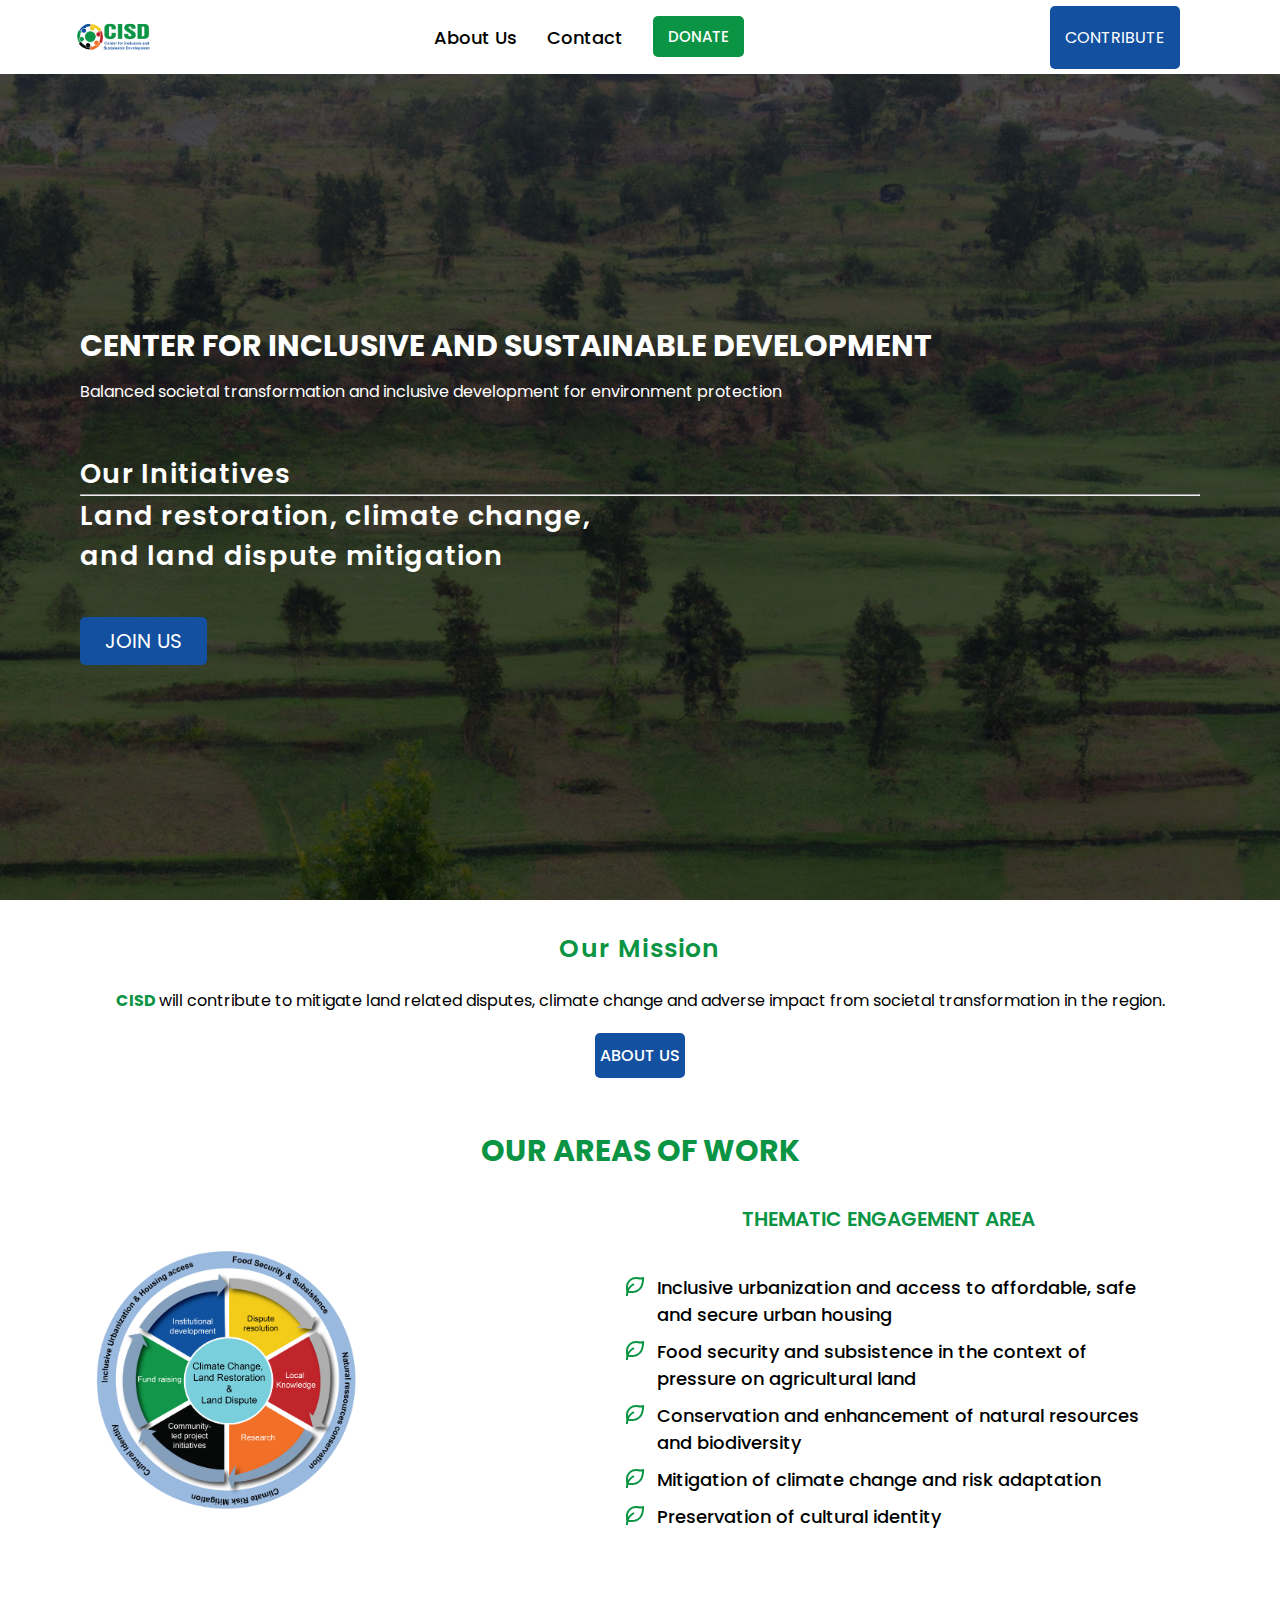
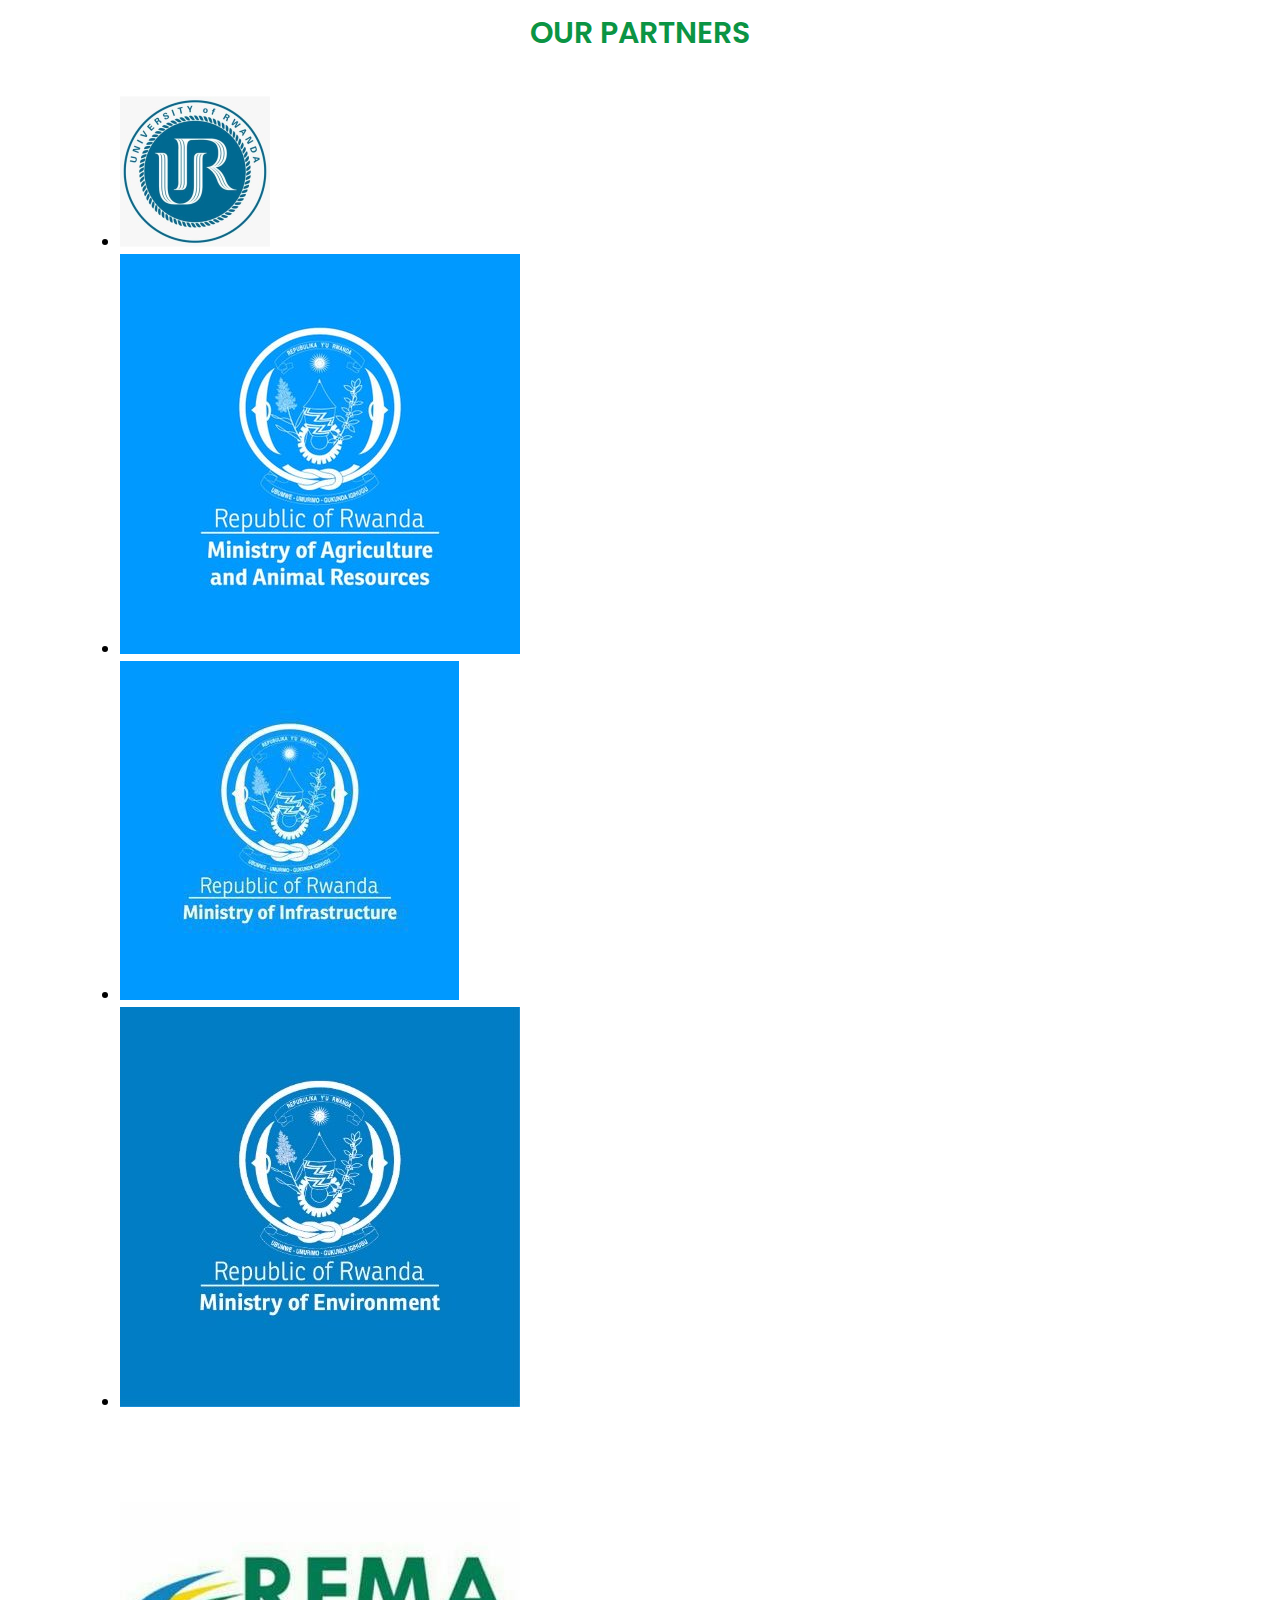
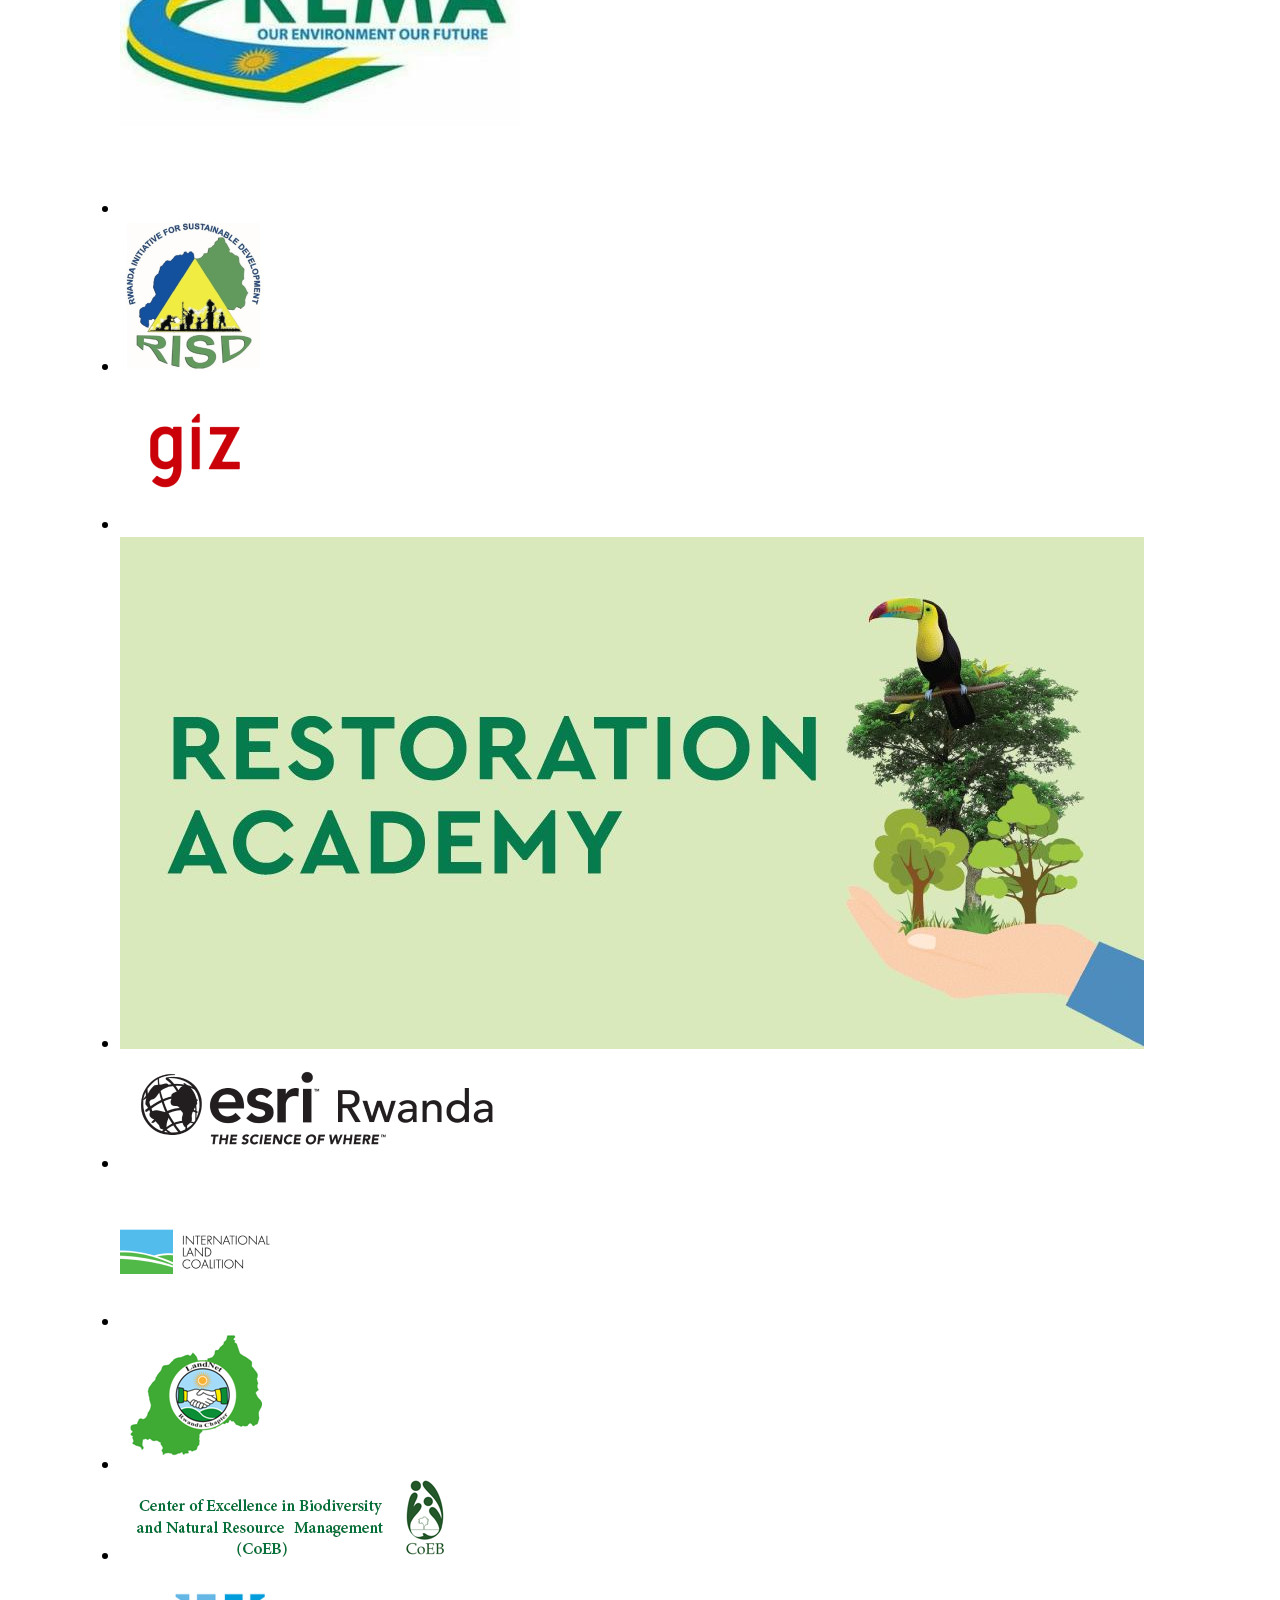
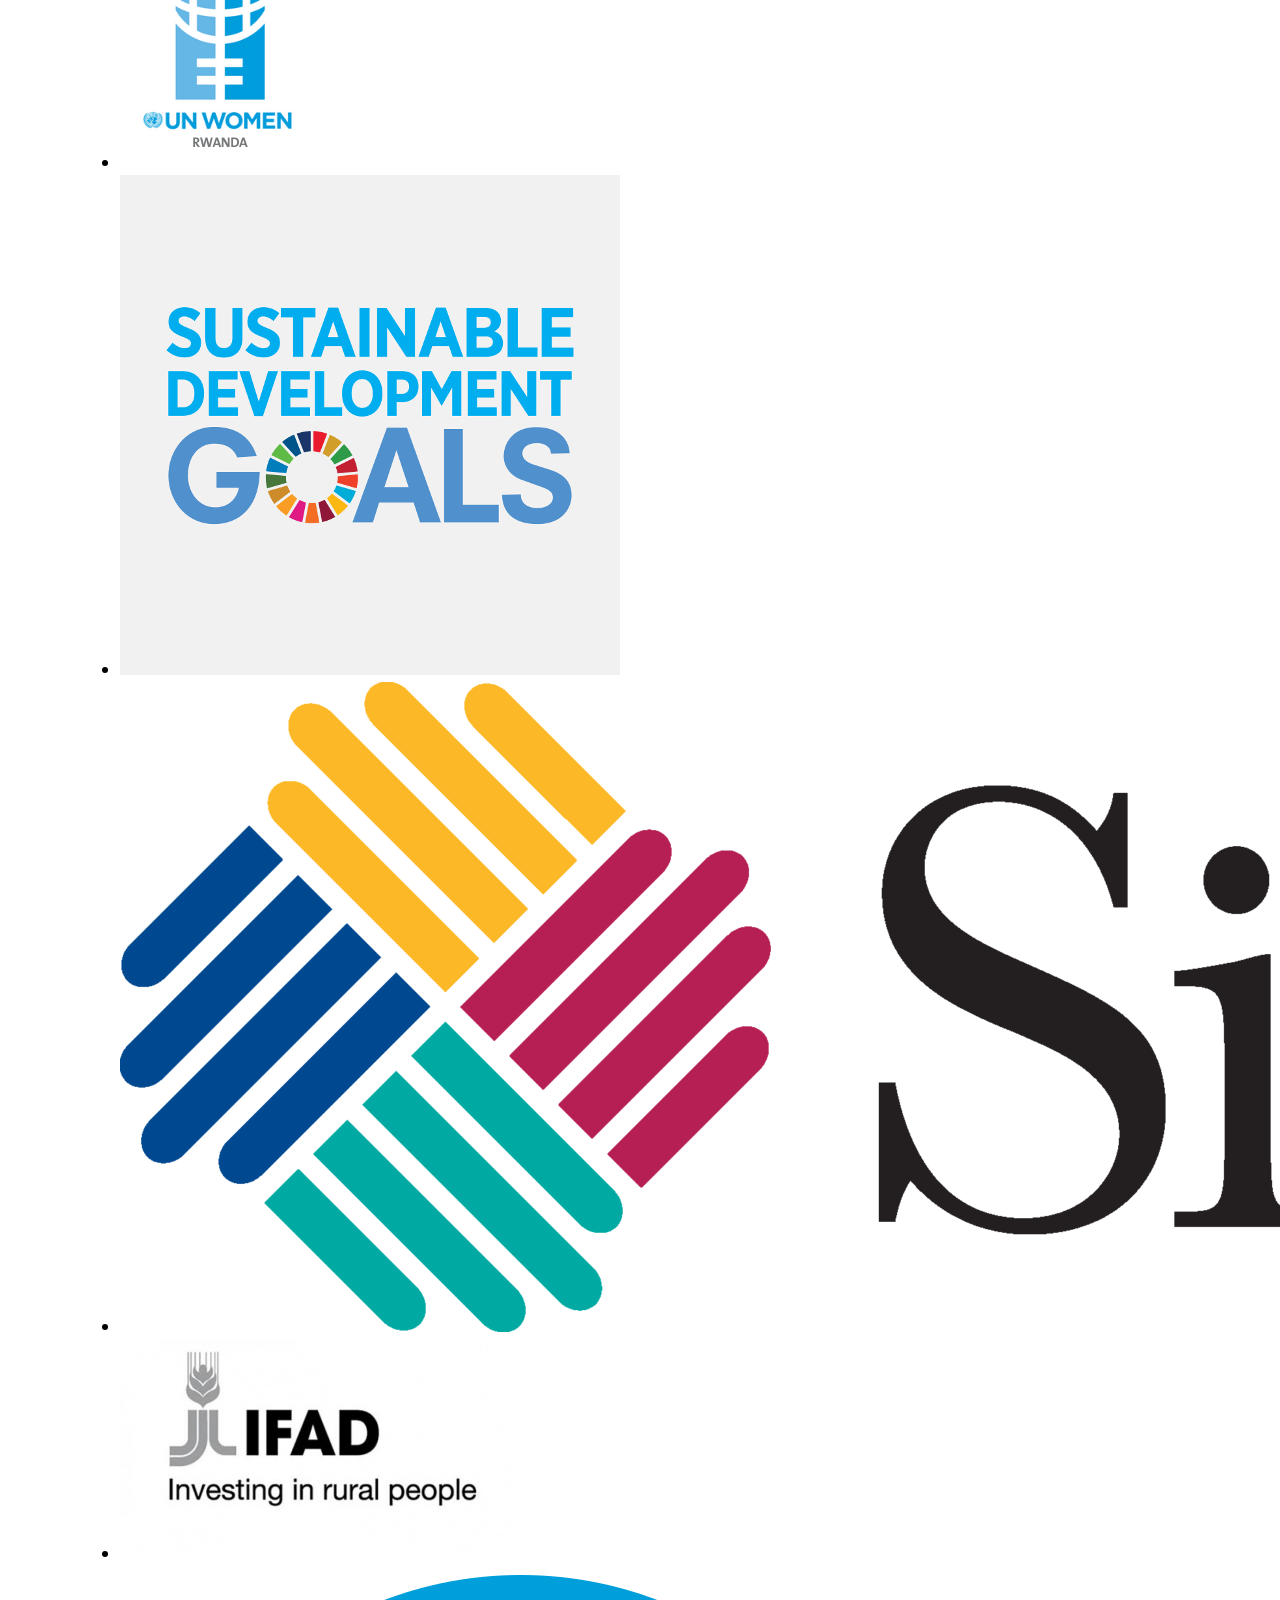
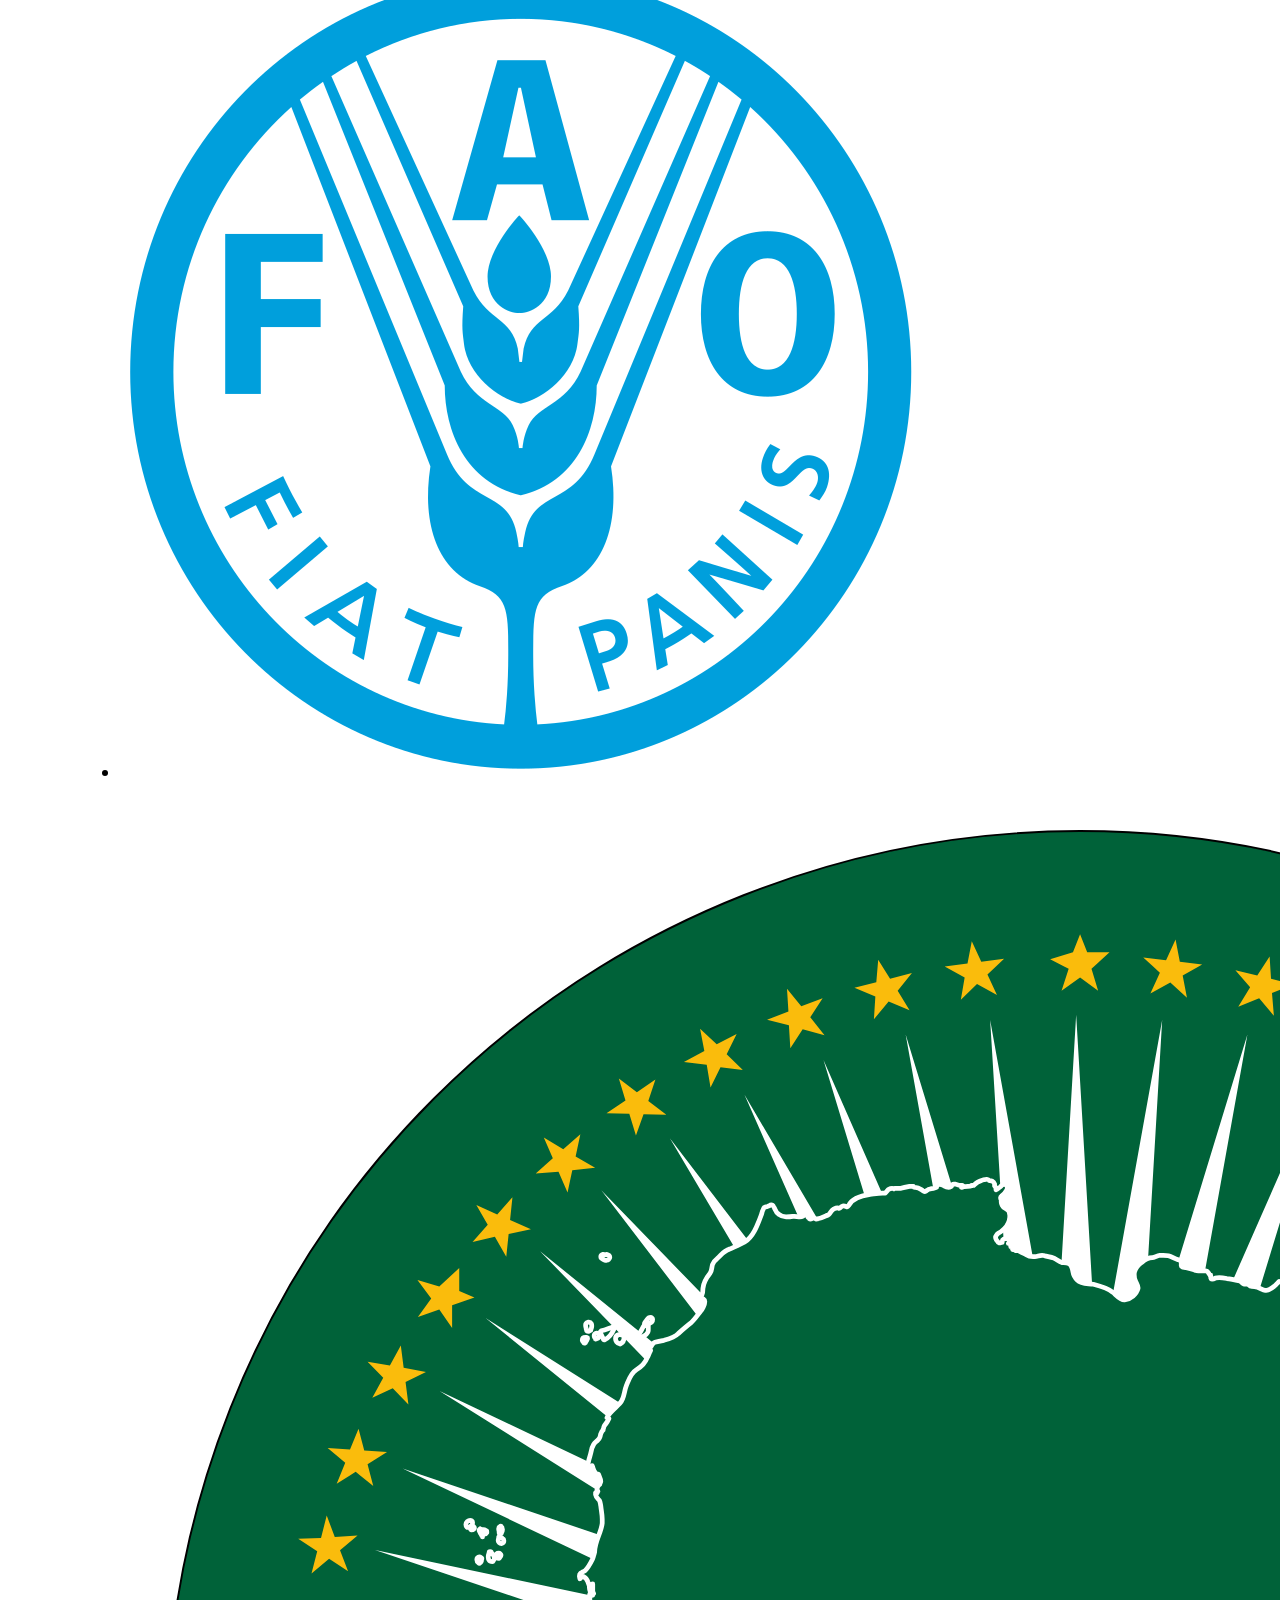
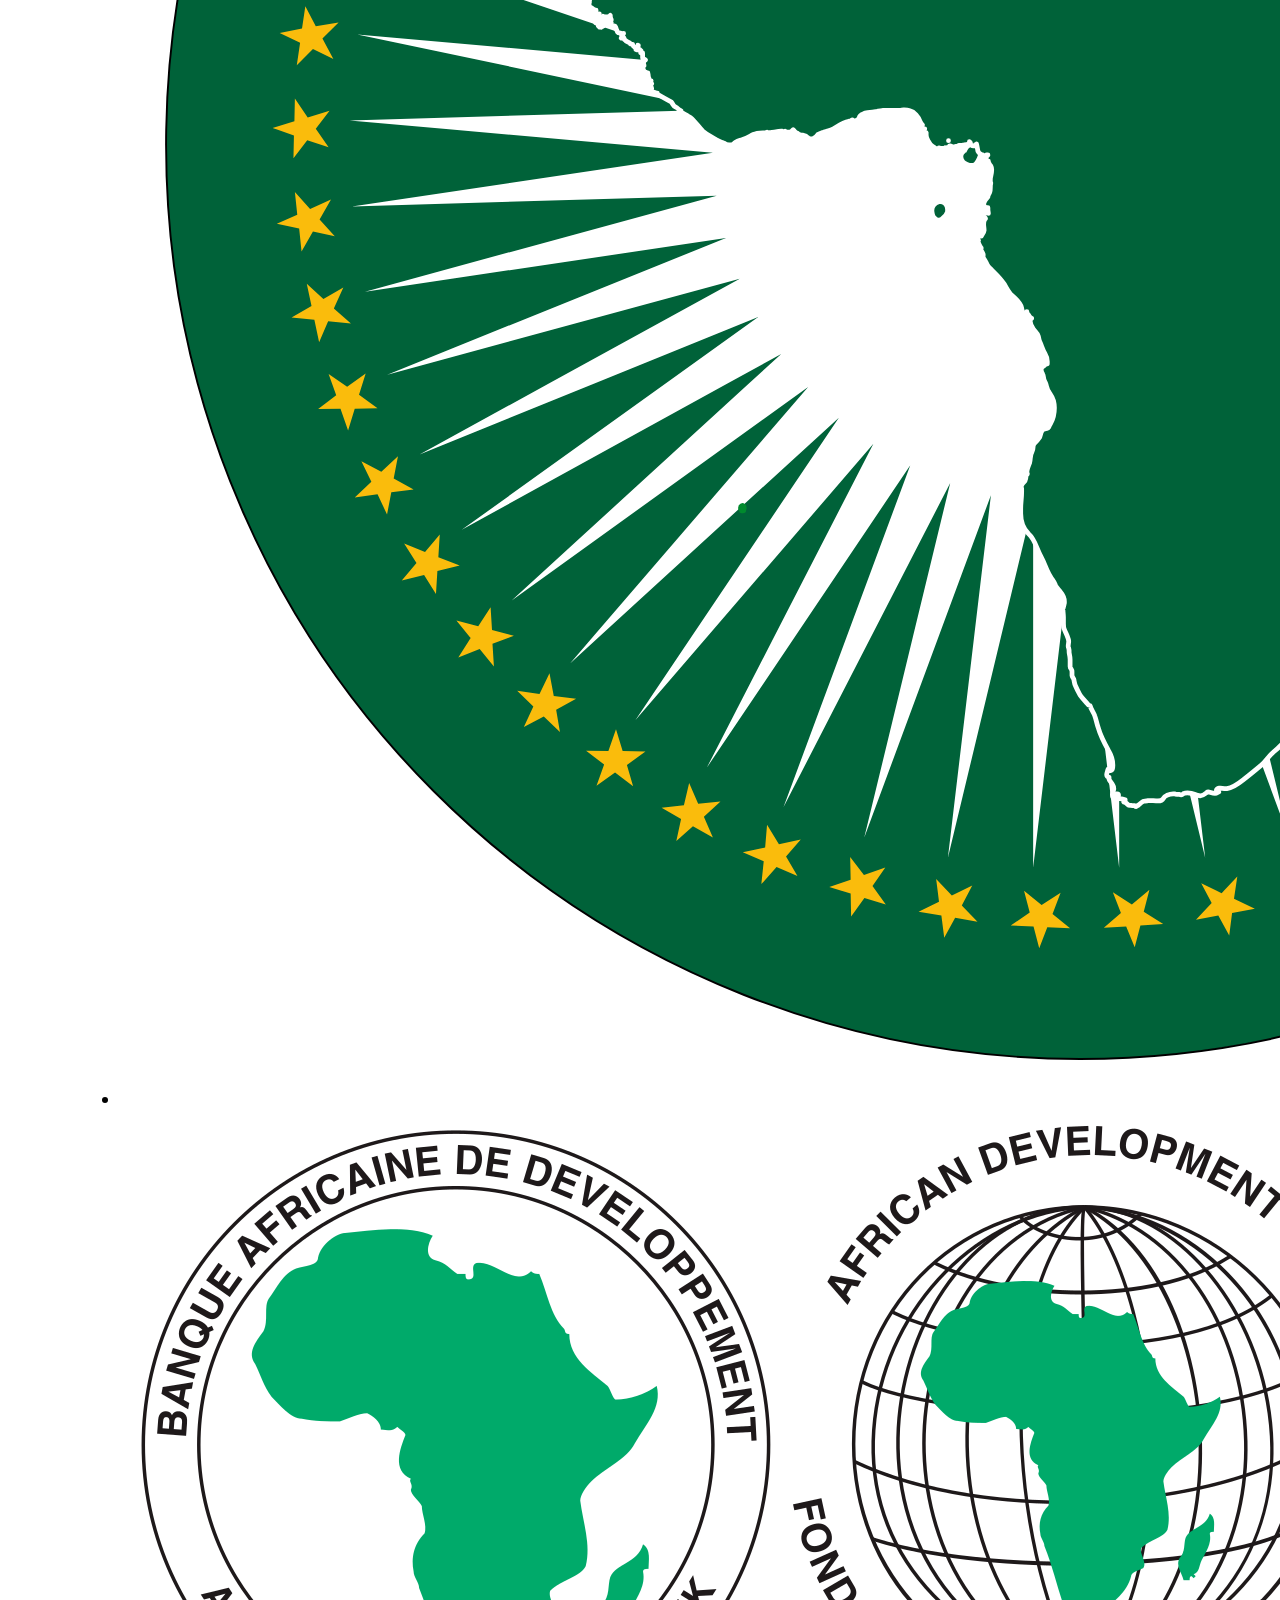
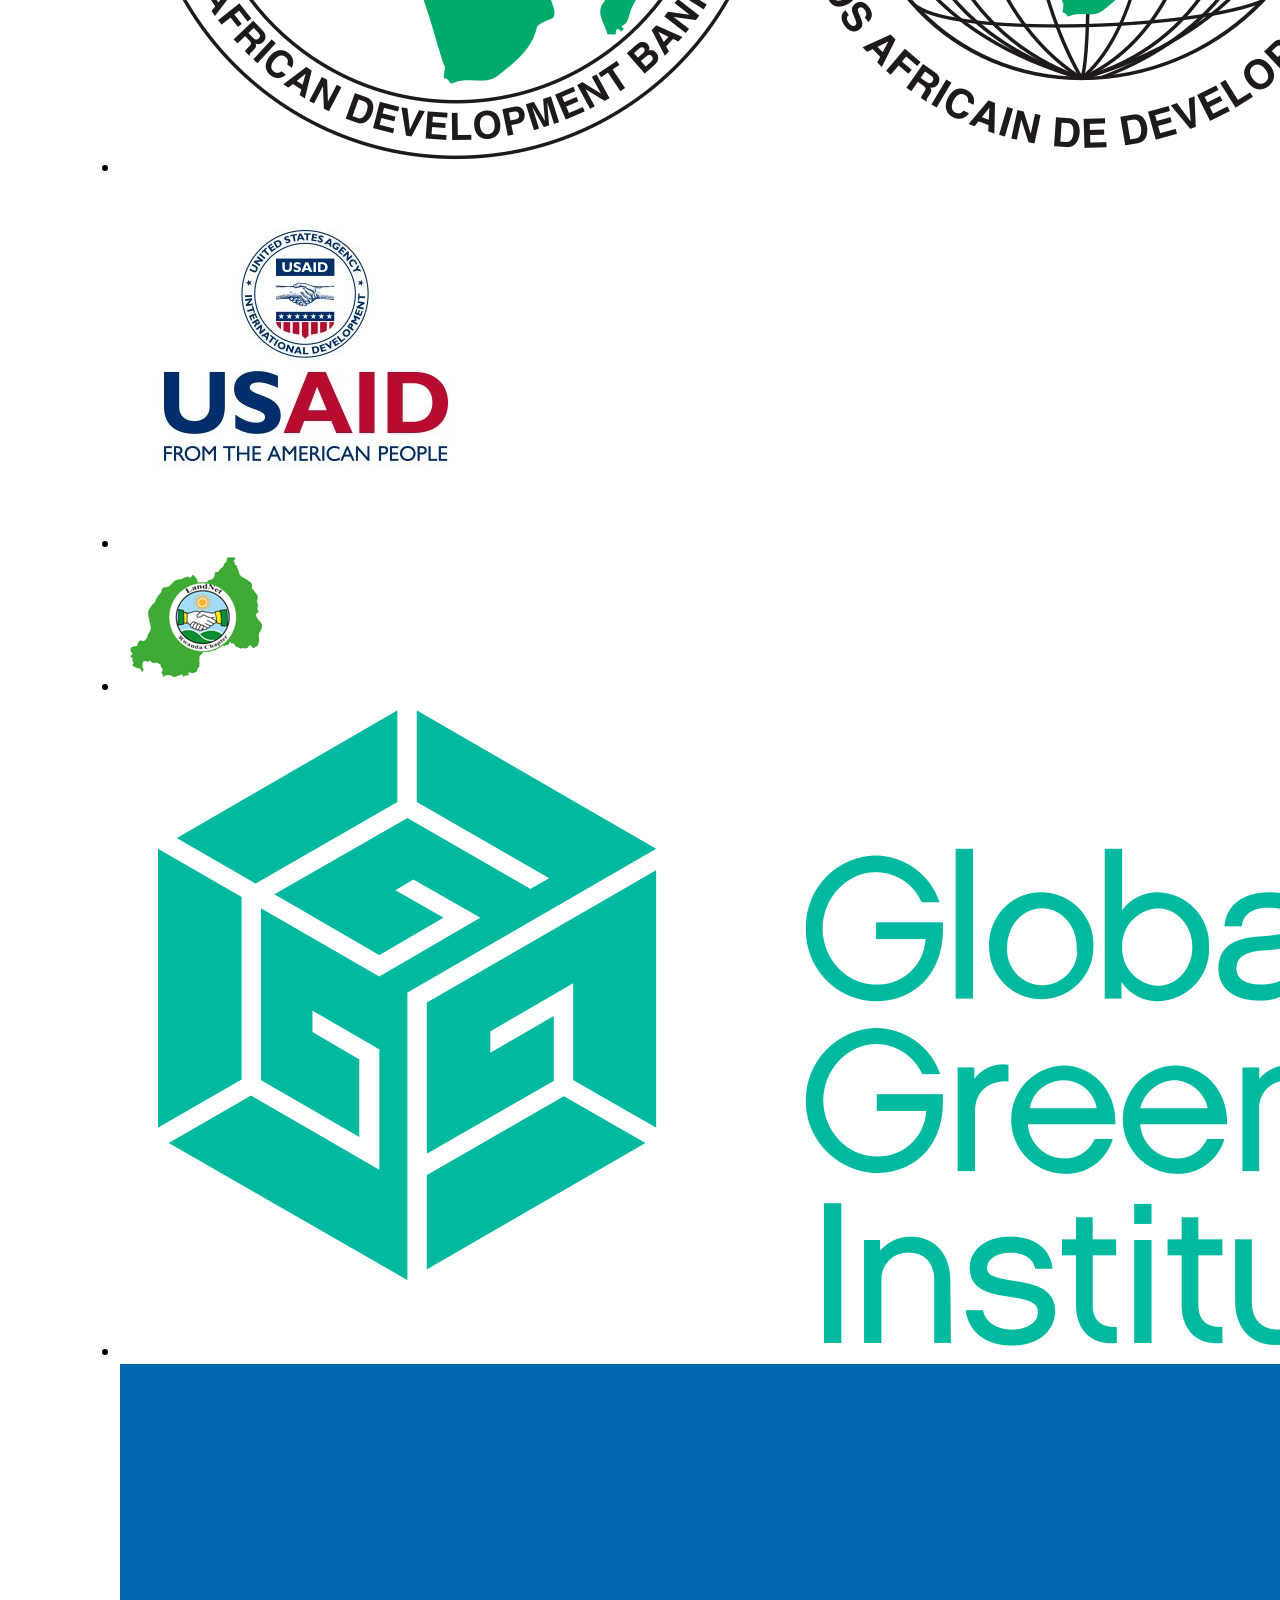
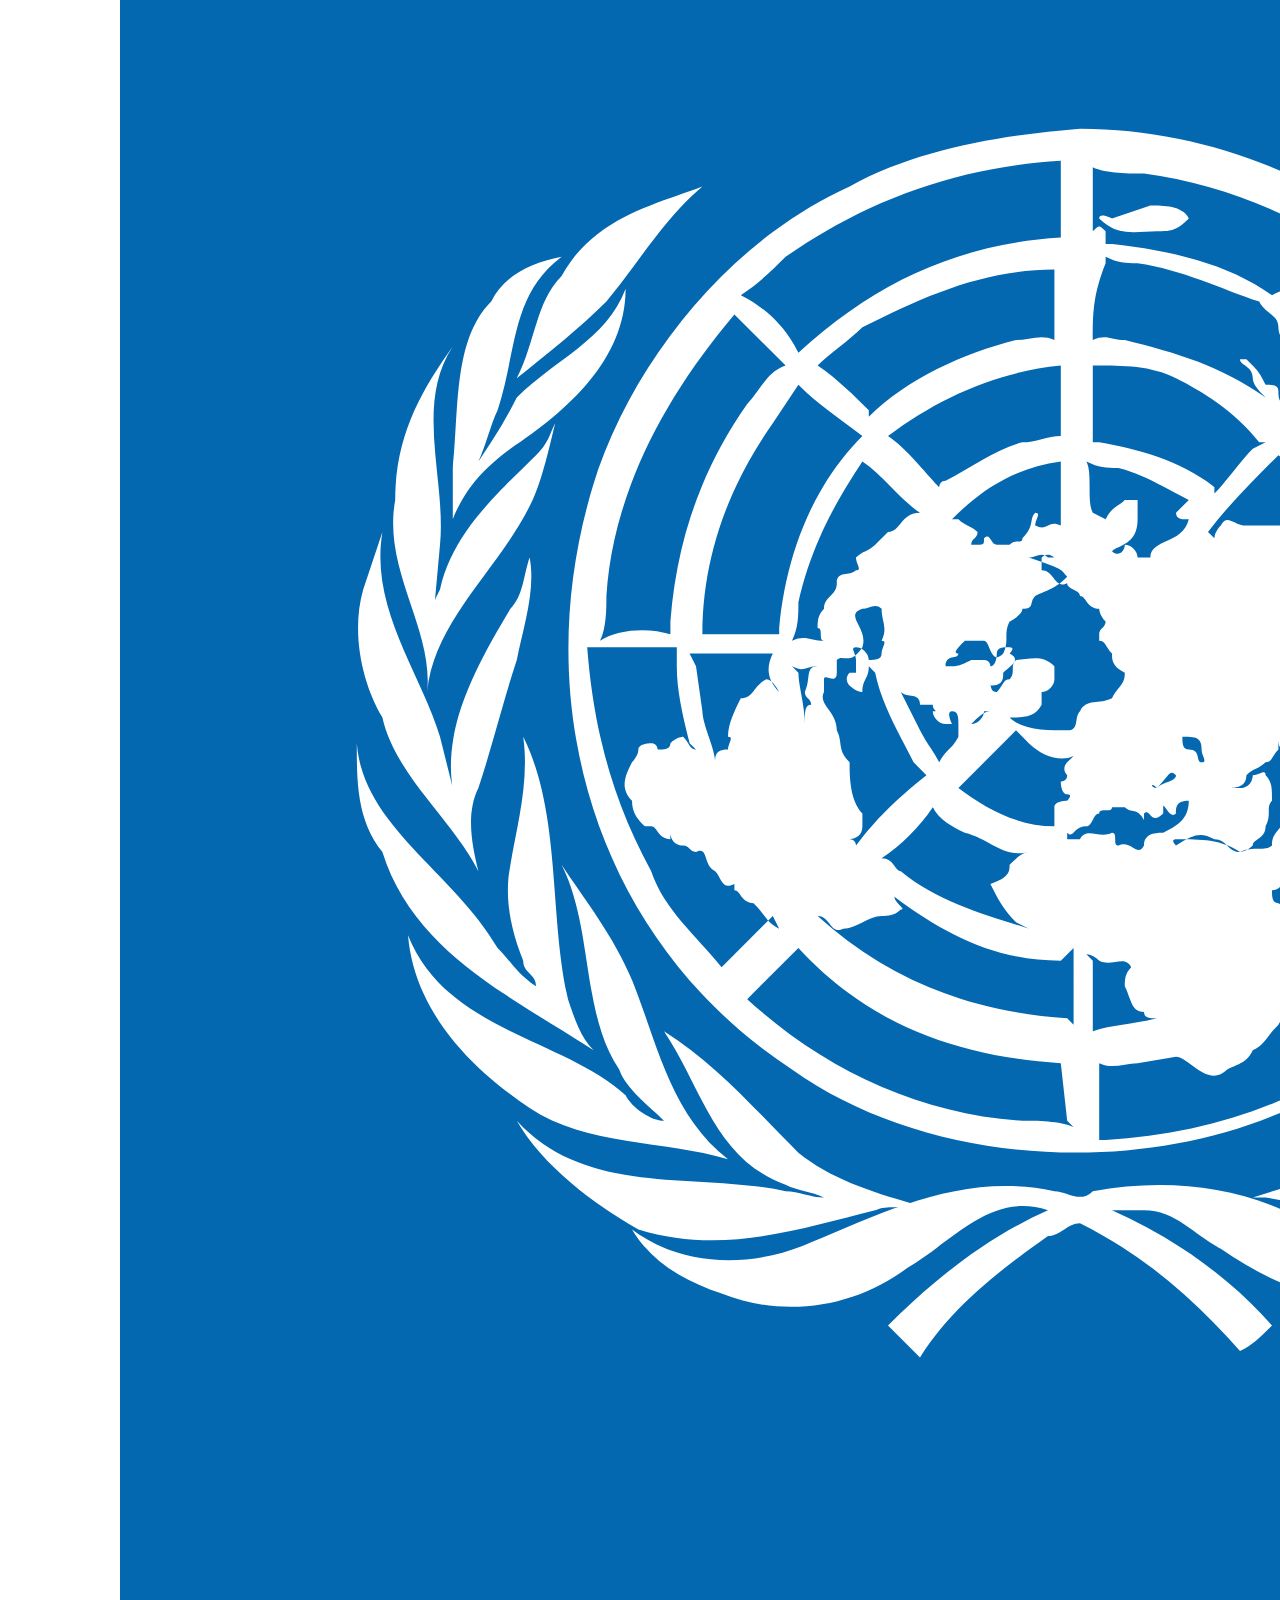
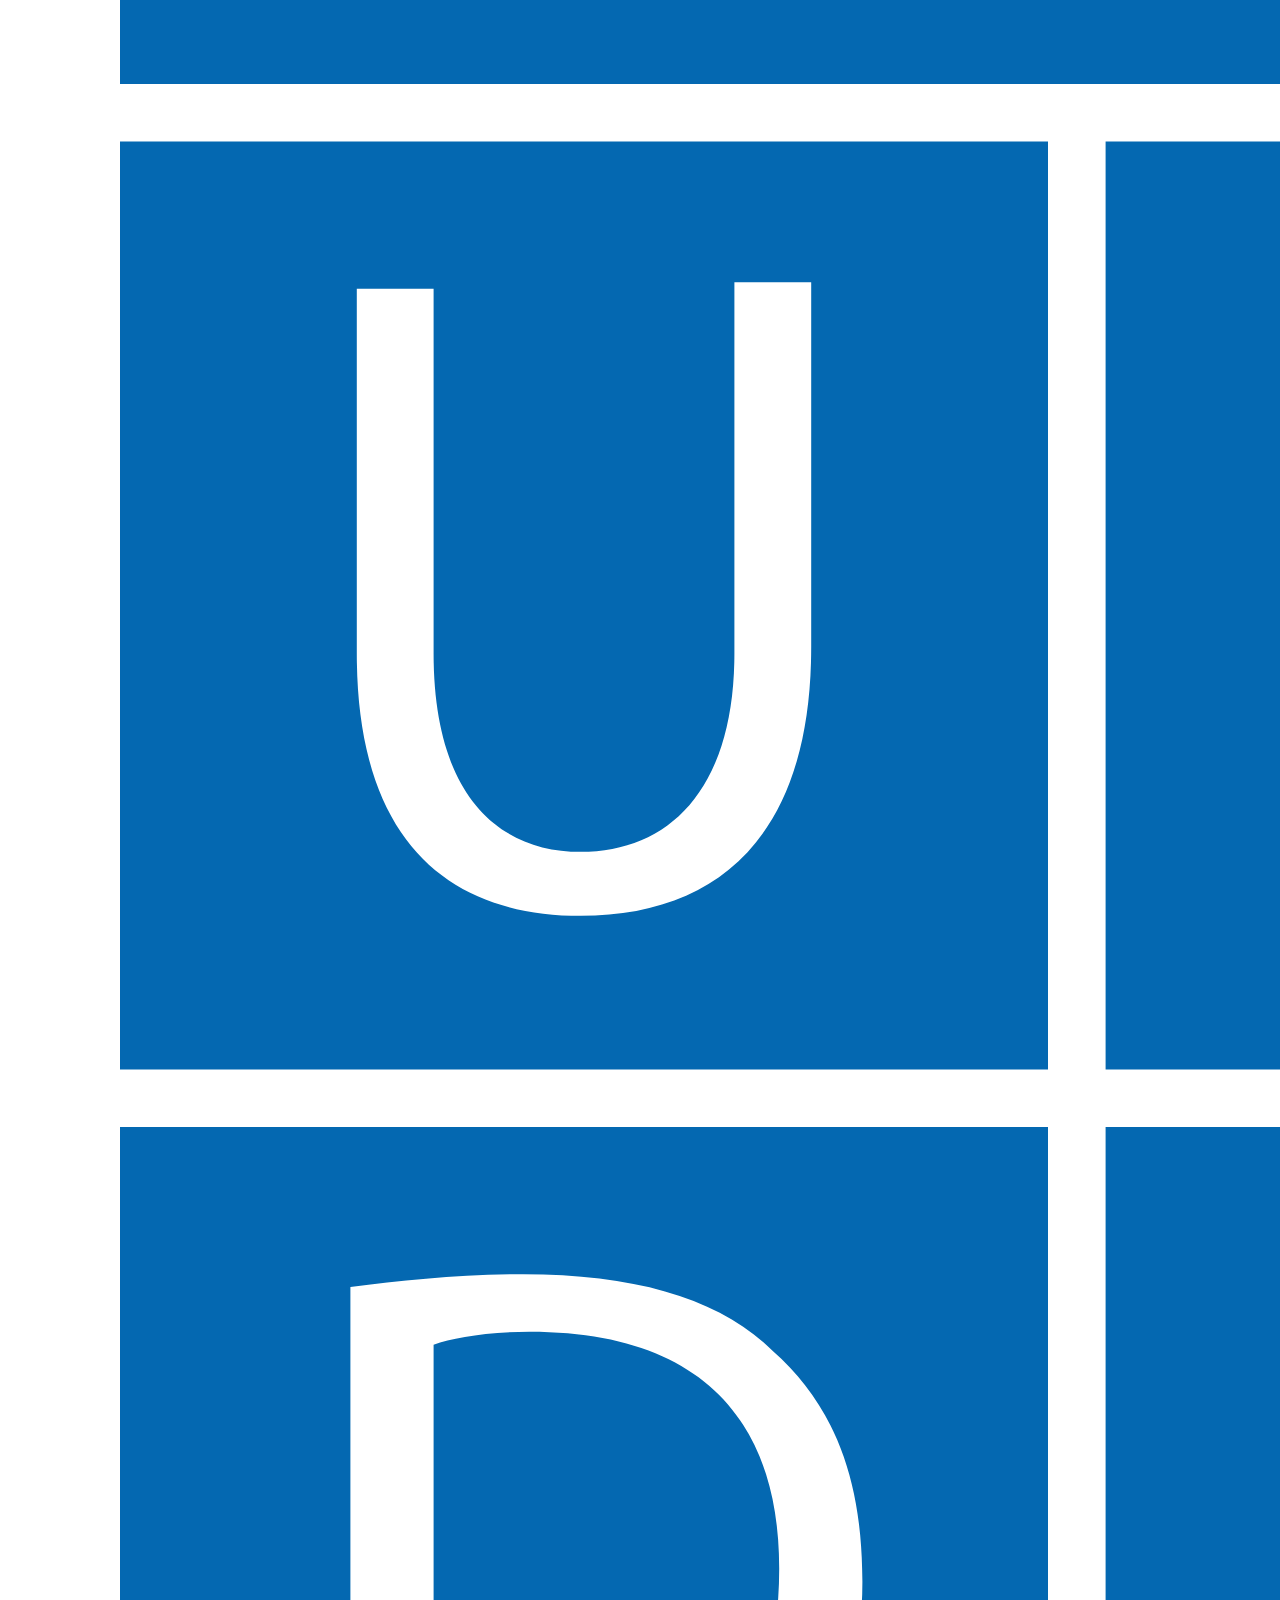
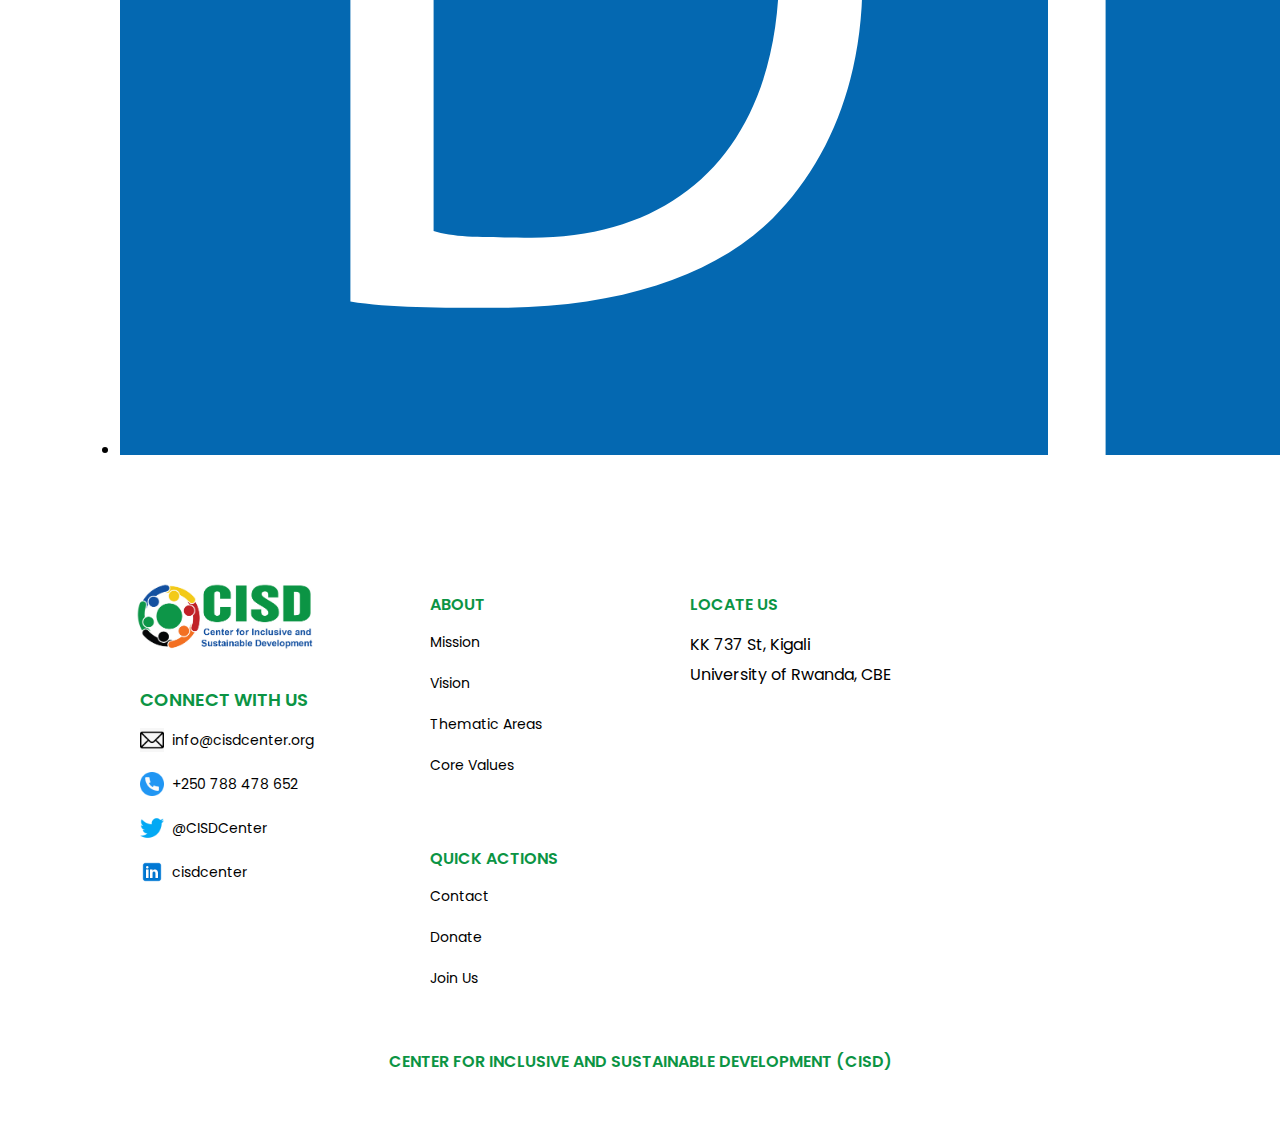
==== index.html @ e8705610 "Progress" ====
<!DOCTYPE html>
<html lang="en">

<head>
    <meta charset="UTF-8">
    <meta http-equiv="X-UA-Compatible" content="IE=edge">
    <link rel="stylesheet" href="style.css">
    <link rel="shortcut icon" href="./images/favicon.jpg" type="image/x-icon">
    <meta name="viewport" content="width=device-width, initial-scale=1.0">
    <title>Center for Inclusive and Sustainable Development</title>
</head>

<body>

    <!-- HERO-NAVIGATION -->

    <div class="hero-nav">

        <!-- NAVABAR -->
        <div class="navbar">
            <a href="./index.html" class="logo">
                <img src="./images/logos/cisd-final-logo.jpg" alt="logo">
            </a>
            <div class="nav-links">
                <ul>
                    <li><a href="./about.html">About Us</a></li>
                    <li><a href="./contact.html">Contact</a></li>
                    <li><a href="#" id="donate-button">Donate</a></li>
                </ul>
            </div>
            <div class="nav-cta">
                <a href="./contact.html">Contribute</a>
            </div>
        </div>

        <!-- HERO -->

        <div class="hero">

            <div class="hero-content">

                <div class="hero-heading">
                    <h1>
                        Center for Inclusive and
                        Sustainable Development
                        <!-- <hr> -->
                    </h1>
                    <p>
                        Balanced societal transformation and 
                        inclusive development for environment protection
                    </p>
                </div>

                <div class="hero-text">
                    <p id="initiatives">
                        Our Initiatives
                        <hr>
                    </p>
                    <p>
                        Land restoration, climate change,<br>
                        and land dispute mitigation
                    </p>
                </div>

                <div class="hero-cta">
                    <a href="#">Join Us</a>
                </div>

            </div>

        </div>

    </div>

    <div class="about">

        <!-- <--- ABOUT -->

        <div class="about-section">

            <h1>
                Our Mission
            </h1>

            <p>
                <span>
                    CISD
                </span>
                will contribute to mitigate land related disputes, climate change and adverse
                impact from societal transformation in the region.
            </p>

            <a href="./about.html">
                About Us
            </a>

        </div>

        <!-- <--- ENGAGEMENT AREAS -->

        <div class="areas-of-work">

            <h1>
                Our Areas of Work
            </h1>

            <div class="thematic-areas">

                <div class="schematic-circle">
                    <img src="./images/logos/circle-schematic.jpg" alt="">
                </div>

                <div class="thematic-engagement">

                    <h1>
                        Thematic Engagement Area
                    </h1>

                    <ul>

                        <li>
                            <div class="thematic-area-list">
                                <img src="./images/thematic-leaf-line.svg" alt="">
                                <p>
                                    Inclusive urbanization and access to affordable, safe and secure urban housing
                                </p>
                            </div>
                        </li>

                        <li>
                            <div class="thematic-area-list">
                                <img src="./images/thematic-leaf-line.svg" alt="">
                                <p>
                                    Food security and subsistence in the context of pressure on agricultural land </p>
                            </div>
                        </li>

                        <li>
                            <div class="thematic-area-list">
                                <img src="./images/thematic-leaf-line.svg" alt="">
                                <p>
                                    Conservation and enhancement of natural resources and biodiversity </p>
                            </div>
                        </li>

                        <li>
                            <div class="thematic-area-list">
                                <img src="./images/thematic-leaf-line.svg" alt="">
                                <p>
                                    Mitigation of climate change and risk adaptation </p>
                            </div>
                        </li>

                        <li>
                            <div class="thematic-area-list">
                                <img src="./images/thematic-leaf-line.svg" alt="">
                                <p>
                                    Preservation of cultural identity </p>
                            </div>
                        </li>

                    </ul>

                </div>

            </div>
        </div>
    </div>

    <!-- PARTNERS SECTION -->

    <div class="partners">

        <h1>
            Our Partners
        </h1>

        <div class="partners-logos">

            <ul>
                <li>
                    <a href="#">
                        <img src="./images/partners-logos/ur-logo.png" alt="">
                    </a>
                </li>
                <li>
                    <a href="#">
                        <img src="./images/partners-logos/minagri-logo.jpg" alt="">
                    </a>
                </li>
                <li>
                    <a href="#">
                        <img src="./images/partners-logos/minifra-logo.jpg" alt="">
                    </a>
                </li>
                <li>
                    <a href="#">
                        <img src="./images/partners-logos/moe-logo.jpg" alt="">
                    </a>
                </li>
                <li>
                    <a href="#">
                        <img src="./images/partners-logos/rema-logo.jpg" alt="">
                    </a>
                </li>
                <li>
                    <a href="#">
                        <img src="./images/partners-logos/risd-logo.png" alt="">
                    </a>
                </li>
                <li>
                    <a href="#">
                        <img src="./images/partners-logos/giz-logo.png" alt="">
                    </a>
                </li>
                <li>
                    <a href="#">
                        <img src="./images/partners-logos/restoration-academy.jpg" alt="">
                    </a>
                </li>
                <li>
                    <a href="#">
                        <img src="./images/partners-logos/esrirw-logo.png" alt="">
                    </a>
                </li>
                <li>
                    <a href="#">
                        <img src="./images/partners-logos/ilc-logo.png" alt="">
                    </a>
                </li>
                <li>
                    <a href="#">
                        <img src="./images/partners-logos/landnet-rw-logo.png" alt="">
                    </a>
                </li>
                <li>
                    <a href="#">
                        <img src="./images/partners-logos/coeb-logo.png" alt="">
                    </a>
                </li>
                <li>
                    <a href="#">
                        <img src="./images/partners-logos/unwomen-rw-logo.png" alt="">
                    </a>
                </li>
                <li>
                    <a href="#">
                        <img src="./images/partners-logos/sdgs-logo.png" alt="">
                    </a>
                </li>
                <li>
                    <a href="#">
                        <img src="./images/partners-logos/sida-logo.png" alt="">
                    </a>
                </li>
                <li>
                    <a href="#">
                        <img src="./images/partners-logos/ifad-logo.jpg" alt="">
                    </a>
                </li>
                <li>
                    <a href="#">
                        <img src="./images/partners-logos/fao-logo.png" alt="">
                    </a>
                </li>
                <li>
                    <a href="#">
                        <img src="./images/partners-logos/au-logo.svg" alt="">
                    </a>
                </li>
                <li>
                    <a href="#">
                        <img src="./images/partners-logos/afb-logo.png" alt="">
                    </a>
                </li>
                <li>
                    <a href="#">
                        <img src="./images/partners-logos/usaid-logo.jpg" alt="">
                    </a>
                </li>
                <li>
                    <a href="#">
                        <img src="./images/partners-logos/landnet-rw-logo.png" alt="">
                    </a>
                </li>
                <li>
                    <a href="#">
                        <img src="./images/partners-logos/gggi-logo.png" alt="">
                    </a>
                </li>
                <li>
                    <a href="#">
                        <img src="./images/partners-logos/undp-logo.svg" alt="">
                    </a>
                </li>

            </ul>

        </div>

    </div>

    <!-- FOOTER -->

    <div class="footer">

        <div class="footer-links">

            <div class="footer-contact">

                <img src="./images/logos/cisd-final-logo.jpg" alt="Footer Logo">

                <div class="contact-addresses">
                    <h1>
                        Connect With Us
                    </h1>

                    <ul>

                        <li>
                            <a href="#">
                                <img src="./images/social-media-icons/email-icon.jpeg" alt="Email Icon">
                                <p>info@cisdcenter.org</p>
                            </a>

                        </li>

                        <li>
                            <a href="#">
                                <img src="./images/social-media-icons/phone-icon.png" alt="Phone Icon">
                                <p>+250 788 478 652</p>
                            </a>

                        </li>

                        <li>
                            <a href="#">
                                <img src="./images/social-media-icons/twitter-icon.png" alt="Twitter Icon">
                                <p>@CISDCenter</p>
                            </a>

                        </li>

                        <li>
                            <a href="#">
                                <img src="./images/social-media-icons/linkedin-icon.png" alt="LinkedIn Icon">
                                <p>cisdcenter</p>
                            </a>

                        </li>

                    </ul>

                </div>

            </div>

            <div class="footer-quick-links">

                <div class="about-links">

                    <h1>
                        About
                    </h1>

                    <ul>
                        <li><a href="./about.html">Mission</a></li>
                        <li><a href="./about.html">Vision</a></li>
                        <li><a href="./about.html">Thematic Areas</a></li>
                        <li><a href="./about.html">Core Values</a></li>
                    </ul>

                </div>

                <div class="actions-links">
                    <h1>
                        Quick Actions
                    </h1>

                    <ul>
                        <li><a href="./contact.html">Contact</a></li>
                        <li><a href="#">Donate</a></li>
                        <li><a href="./contact.html">Join Us</a></li>
                    </ul>

                </div>

            </div>

            <div class="footer-location">

                <div class="location-heading">
                    <h1>
                        Locate Us
                    </h1>
                    <ul>
                        <li><a href="#">KK 737 St, Kigali</a></li>
                        <li><a href="#">
                                University of Rwanda, CBE
                            </a></li>
                    </ul>
                </div>

                <div class="location-map">
                    <iframe
                        src="https://www.google.com/maps/embed?pb=!1m18!1m12!1m3!1d3987.4825163624637!2d30.07396502283946!3d-1.9606517320203813!2m3!1f0!2f0!3f0!3m2!1i1024!2i768!4f13.1!3m3!1m2!1s0x19dca67dca6324cd%3A0x2510bd8012b3c1fd!2sUniversity%20of%20Rwanda!5e0!3m2!1sen!2srw!4v1674558050890!5m2!1sen!2srw"
                        width="400" height="300" style="border:0;" allowfullscreen="" loading="lazy"
                        referrerpolicy="no-referrer-when-downgrade"></iframe>
                </div>

            </div>
        </div>

        <h1 class="footer-text">
            Center for Inclusive and Sustainable Development (CISD)
        </h1>

    </div>

    <script src="script.js"></script>
</body>

</html>
---- style.css ----
/* COLOR PALETTE: 
    BLUE: #1350A0;
    GREEN: #0B9444;

*/
@import url('https://fonts.googleapis.com/css2?family=Poppins&display=swap');


/* <------ UNIVERSAL -------> */

li a {
    text-decoration: none;
    color: black;
}

li a:hover {
    color: #1350A0;
    transform: scale(1.02);
}

*{
    padding: 0;
    margin: 0;
    box-sizing: border-box;
}

body{
    font-family: 'Poppins', sans-serif;
}

/* <----HERO-NAVBAR----> */

.hero-nav {
    margin: 0;
    height: 100vh;
    padding: 0;
    width: 100%;
    display: flex;
    flex-direction: column;
    gap: 5px;
}

/* NAVBAR */

.navbar {
    background: #fff;
    padding: 10px 70px;
    display: flex;
    justify-content: space-between;
    align-items: center;
    height: 74px;

    /* border: 2px solid purple; */
}

.navbar .logo {
    height: 100%;
    width: auto;
    /* border: 2px solid red; */
}

.navbar .logo:hover {
    cursor: pointer;
}

.navbar .logo img {
    width: 100%;
    height: 100%;
}

.navbar .nav-links {
    /* border: 2px solid red; */
    padding: 0 30px;
}

.navbar .nav-links ul {
    display: flex;
    list-style: none;
    justify-content: space-between;
    gap: 30px;
}

.navbar .nav-links ul li a {
    text-decoration: none;
    color: #000;
    font-size: 18px;
    font-weight: 500;
}

.navbar .nav-links #donate-button {
    padding: 10px 15px;
    background: #0B9444;
    color: white;
    border-radius: 5px;
    text-decoration: none;
    text-transform: uppercase;
    font-size: 15px;
}

.navbar .nav-links ul li a:hover {
    color: #1350A0;
    transform: scale(1.02);
}

.navbar .nav-links #donate-button:hover {
    background-color: #107239;
    color: white;
}

.navbar .nav-cta {
    /* border: 2px solid red; */
    padding: 0 30px;}

.navbar .nav-cta a {
    padding: 20px 15px;
    background-color: #1350A0;
    color: white;

    text-decoration: none;
    text-transform: uppercase;
    font-size: 16px;
    border-radius: 5px;
}

.navbar .nav-cta a:hover {
    background-color: #14417c;
}

/* HERO-SECTION */

.hero {
    height: 100%;
    width: 100%;
    padding: 10px 70px;
    display: flex;
    flex-direction: column;
    justify-content: center;

    color: white;
}

.hero::before{
    content: "";
    position: absolute;
    top: 0;
    left: 0;
    width: 100%;
    height: 100vh;
    background-image: url('./images/hero-image.png');
    background-size: cover;
    filter: brightness(30%);
    z-index: -1;
}

.hero-content {
    display: flex;
    flex-direction: column;
    gap: 10px;
    padding: 0;
}

.hero .hero-content .hero-heading {
    /* border: 2px solid black; */
    padding: 10px;
    display: flex;
    flex-direction: column;
    gap: 10px;
}

.hero .hero-content .hero-heading h1 {
    font-size: 30px;
    text-transform: uppercase;
    font-weight: bold;
}

.hero .hero-content .hero-heading hr {
    width: 250px;
    background-color: #0B9444;
    height: 2px;
    border: none;
}

.hero .hero-content .hero-text {
    padding: 10px;
    margin: 20px 0;
}

.hero .hero-text p {
    font-size: 27px;
    font-weight: 600;
    line-height: auto;
    letter-spacing: 1.3px;
}

.hero .hero-text p span {
    color: #0B9444;
}

.hero-cta {
    padding: 10px;
}

.hero-cta a {
    padding: 10px 25px;
    background-color: #1350A0;
    color: white;
    border-radius: 5px;
    letter-spacing: 5%;
    font-size: 20px;
    font-weight: 400;

    text-decoration: none;
    text-transform: uppercase;
}

.hero-cta a:hover {
    background-color: #14417c;
}

/* <------ ABOUT SECTION ------> */

.about-section {
    display: flex;
    flex-direction: column;
    gap: 20px;
    align-items: center;
    padding: 30px 70px 10px 70px;

    /* border: 2px solid red; */
}

.about-section h1 {
    font-size: 25px;
    letter-spacing: 1.2px;
    font-weight: 600;
    color: #0B9444;
    text-align: center;
}

.about-section p {
    font-size: 16px;
    font-weight: 400;
    text-align: center;
}

.about-section p span {
    text-transform: uppercase;
    color: #0B9444;
    font-weight: bold;
}

.about-section a {
    padding: 10px 5px;
    background-color: #1350A0;
    color: white;
    border-radius: 5px;
    text-decoration: none;
    text-transform: uppercase;

    font-weight: 500;
}

.about-section a:hover {
    background-color: #14417c;
}

/* <---- THEMATIC AREAS OF ENGAGEMENT ----> */

.areas-of-work {
    display: flex;
    flex-direction: column;
    margin: 20px 0;

    /* border: 2px solid green; */
}

.areas-of-work h1 {
    font-size: 30px;
    text-transform: uppercase;
    font-weight: bold;
    text-align: center;
    padding: 20px 0;
    color: #0B9444;
}

.thematic-areas {
    display: grid;
    grid-template-columns: 45% 50%;
    gap: 20px;
    padding: 0 70px;
    align-items: center;

    /* border: 2px solid purple; */
}

.thematic-areas .schematic-circle {
    width: 90%;
    height: auto;
    /* border: 2px solid red; */
}

.thematic-areas .schematic-circle img {
    width: 70%;
    height: auto;

    display: flex;
    justify-content: center;
}

.thematic-areas .thematic-engagement {
    padding: 10px 0;
    display: flex;
    flex-direction: column;
}

.thematic-areas .thematic-engagement h1 {
    font-size: 20px;
    font-weight: 600;
    color: #0B9444;
    text-transform: uppercase;
    padding: 0 20px;

    /* border: 2px solid purple; */
}

.thematic-areas .thematic-engagement ul {
    /* border: 2px solid red; */
    padding: 30px 20px;
}

.thematic-areas .thematic-engagement ul li {
    list-style: none;
    margin: 10px 0;
}

.thematic-areas .thematic-engagement ul li div {
    display: flex;
    align-items: flex-start;
    gap: 10px;
}

.thematic-areas .thematic-engagement ul li div img {
    width: 24px;
    height: auto;
}

.thematic-areas .thematic-engagement ul li div p {
    font-size: 18px;
    font-weight: 500;
    letter-spacing: 5%;
}

/* <---- OUR PARTNERS ----> */

.partners {
    /* border: 2px solid red; */
    margin: 20px 0;
    padding: 10px 70px;
    display: flex;
    flex-direction: column;
    align-items: center;
    gap: 10px;
}

.partners h1 {
    text-transform: uppercase;
    color: #0B9444;
    font-size: 30px;
    font-weight: 600;
}

.partners .partners-logos {
    margin: 20px 0;
    padding: 10px 50px;
    display: flex;
    justify-content: space-between;
    width: 100%;

    /* border: 2px solid purple; */
}

/* <---- FOOTER ------> */

.footer {
    display: flex;
    flex-direction: column;
    padding: 10px 70px;
    margin: 30px 0;
    max-height: 100vh;

    /* border: 3px solid red; */
}

.footer-links {
    display: grid;
    grid-template-columns: 25% 25% 50%;
    gap: 10px;
    padding: 10px 30px;
    max-height: 100%;

    /* border: 3px solid black; */
}

/* FOOTER CONTACT */

.footer .footer-links .footer-contact {
    display: grid;
    grid-template-rows: 20% 75%;
    gap: 5%;
    padding: 0 20px;
    max-height: 100%;

    /* border: 2px solid green; */
}

.footer .footer-links .footer-contact img {
    height: 130px;
    width: auto;
    /* border: 2px solid green; */
}

.footer .footer-links .contact-addresses{
    padding: 0 20px;
}

.footer .footer-links .contact-addresses h1 {
    text-transform: uppercase;
    font-weight: 600;
    font-size: 18px;
    color: #0B9444;

    margin: 15px 0;
}

.footer .footer-links .contact-addresses ul {
    /* border: 2px solid purple; */
    display: flex;
    flex-direction: column;
    gap: 20px;
    list-style: none;
}

.footer .footer-links .contact-addresses ul li a {
    align-items: center;
    gap: 8px;
    padding: 0;
    display: flex;
    font-size: 14px;
    font-weight: 400;
    cursor: pointer;
}



.footer .footer-links .contact-addresses ul li img {
    height: 24px;
    width: auto;
}

.footer .footer-links .contact-addresses ul li p {
    font-size: 14px;
    font-weight: 400;
}

/* FOOTER QUICK LINKS */

.footer-quick-links {
    /* border: 2px solid purple; */
    padding: 20px 30px;
    display: flex;
    flex-direction: column;
    gap: 30px;
}

.footer-quick-links .about-links {
    padding: 20px;
    display: flex;
    flex-direction: column;
    gap: 15px;
}

.footer-quick-links .about-links h1 {
    font-size: 16px;
    text-transform: uppercase;
    color: #0B9444;
    font-weight: 600;
}

.footer-quick-links .about-links ul {
    display: flex;
    flex-direction: column;
    gap: 20px;
    list-style: none;
}

.footer-quick-links .about-links ul li {
    display: flex;
    align-items: center;
    gap: 8px;
}

.footer-quick-links .about-links ul li a {
    font-size: 14px;
    font-weight: 400;
}

.footer-quick-links .actions-links {
    padding: 20px;
    display: flex;
    flex-direction: column;
    gap: 15px;
}

.footer-quick-links .actions-links h1 {
    font-size: 16px;
    text-transform: uppercase;
    color: #0B9444;
    font-weight: 600;
}

.footer-quick-links .actions-links ul {
    display: flex;
    flex-direction: column;
    gap: 20px;
    list-style: none;
}

.footer-quick-links .actions-links ul li {
    display: flex;
    align-items: center;
    gap: 8px;
}

.footer-quick-links .actions-links ul li a {
    font-size: 14px;
    font-weight: 400;
}

/* FOOTER LOCATION */

.footer-location {
    /* border: 2px solid purple; */
    padding: 20px 10px;
    display: flex;
    flex-direction: column;
    gap: 5px;
}

.footer-location .location-heading {
    padding: 20px;
    display: flex;
    flex-direction: column;
    gap: 15px;
}

.footer-location .location-heading h1 {
    font-size: 16px;
    text-transform: uppercase;
    color: #0B9444;
    font-weight: 600;
}

.footer-location .location-heading ul {
    display: flex;
    flex-direction: column;
    list-style: none;
    gap: 5px;
}

.footer-location .location-heading ul li {
    display: flex;
    align-items: center;
    gap: 8px;
}

.footer-location .location-map {
    height: 100%;
    width: 100%;
    border-radius: 50px;
}

.footer-location .location-map iframe {
    height: 100%;
    width: 100%;

    border-radius: 10px;
    border: 1px solid #0B9444;
}

.footer .footer-text {
    text-transform: uppercase;
    color: #0B9444;
    font-size: 16px;
    font-weight: 600;
    text-align: center;

    padding: 10px;

}
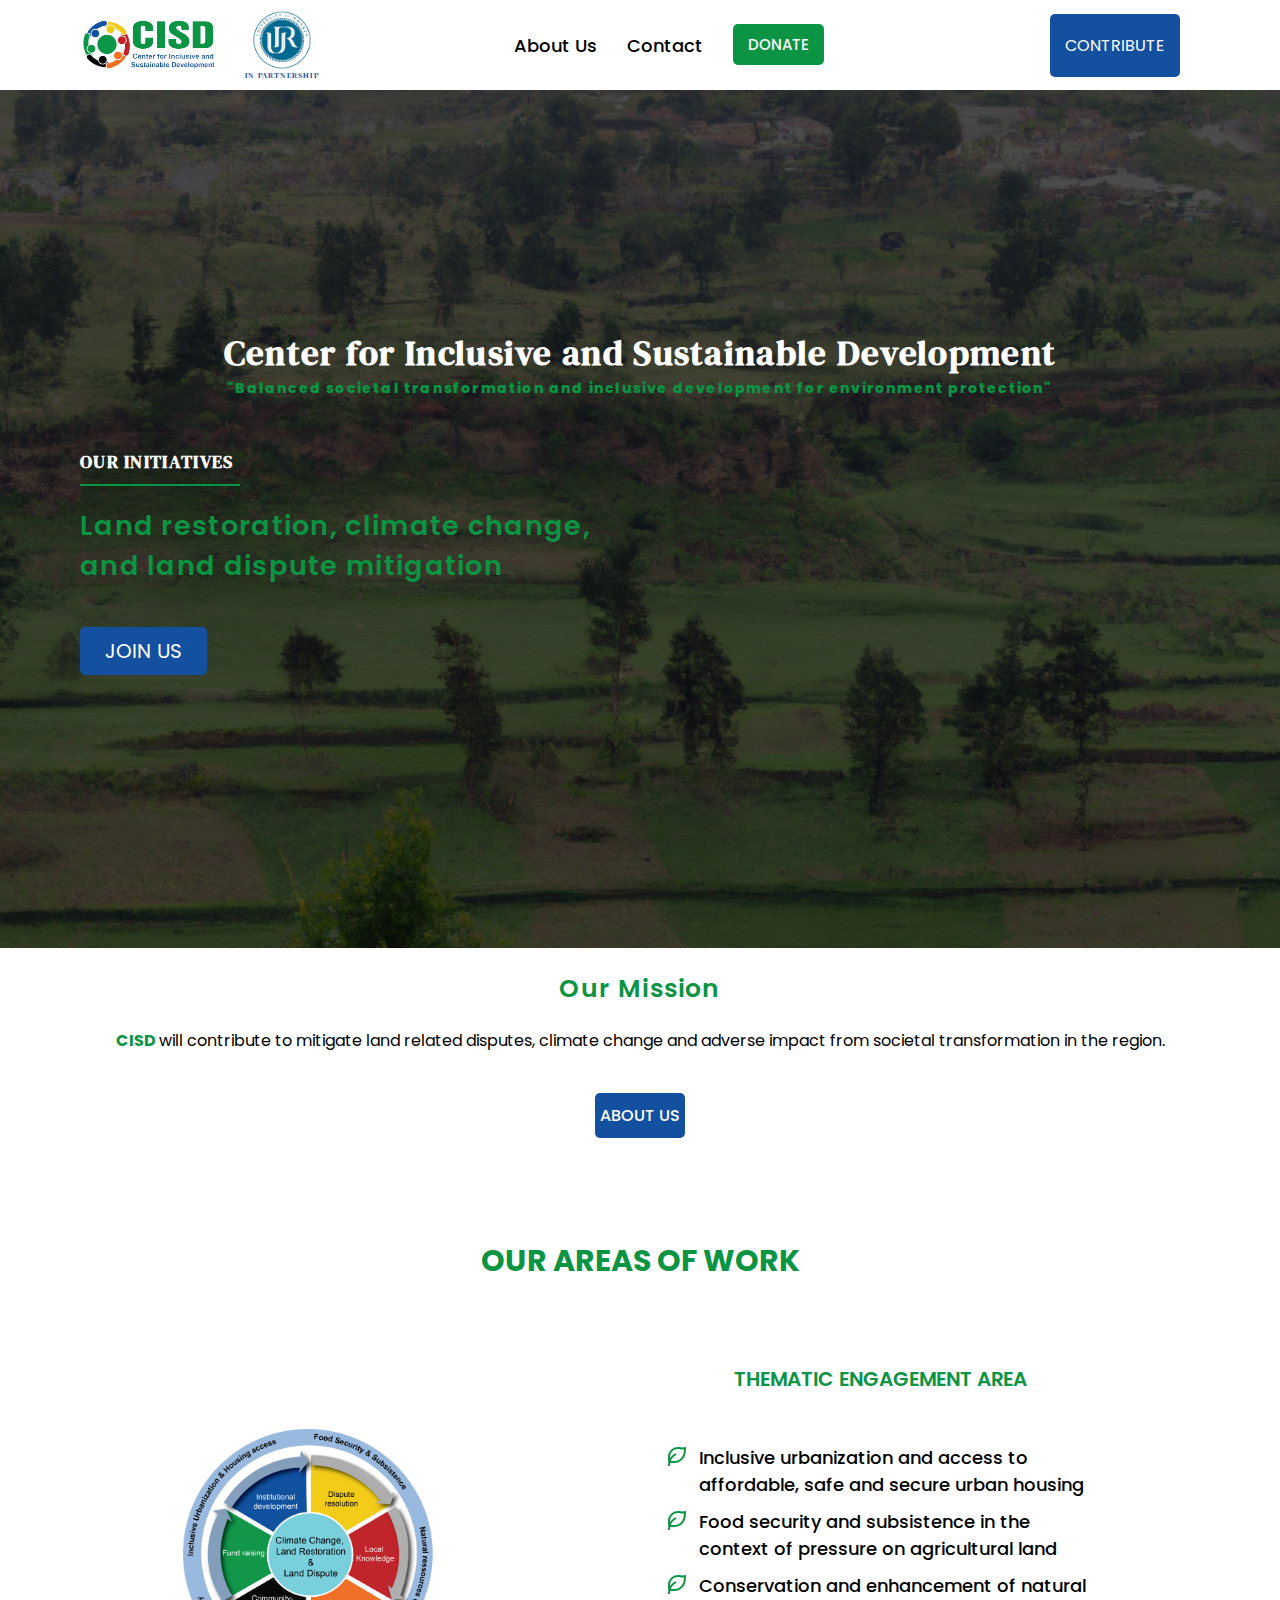
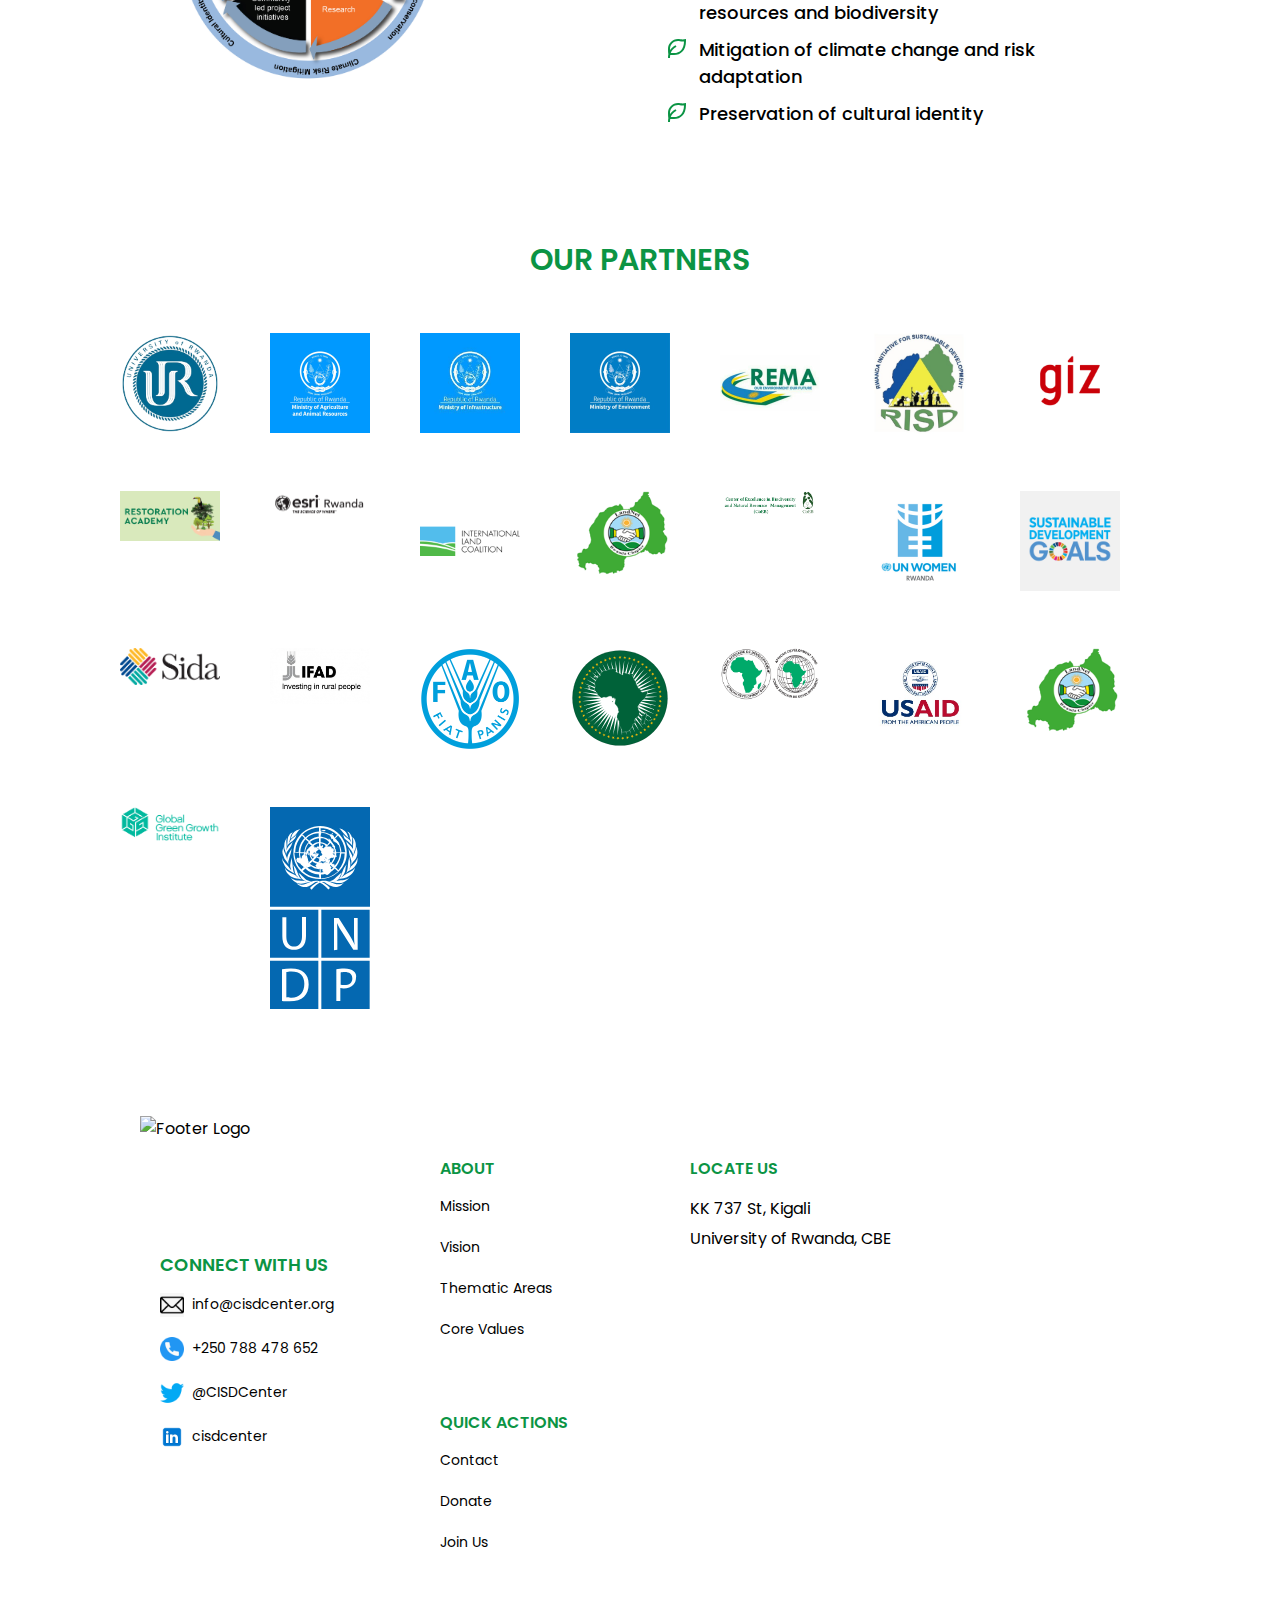
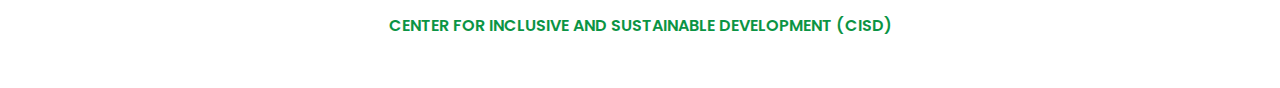
==== commit 19ab2020: "Tweaks" ====
--- a/index.html
+++ b/index.html
@@ -18,9 +18,17 @@
 
         <!-- NAVABAR -->
         <div class="navbar">
-            <a href="./index.html" class="logo">
-                <img src="./images/logos/cisd-final-logo.jpg" alt="logo">
-            </a>
+            <div class="logo-container">
+                <a href="./index.html" class="logo">
+                    <img src="./images/logos/cisd-final-logo.png" alt="logo">
+                </a>
+                <a href="#" id="ur-logo-container">
+                    <img src="./images/partners-logos/ur-logo.png" id="ur-nav-logo" alt="UR Logo">
+                <p>
+                    In Partnership
+                </p>
+                </a>
+            </div>
             <div class="nav-links">
                 <ul>
                     <li><a href="./about.html">About Us</a></li>
@@ -46,8 +54,8 @@
                         <!-- <hr> -->
                     </h1>
                     <p>
-                        Balanced societal transformation and 
-                        inclusive development for environment protection
+                        "Balanced societal transformation and 
+                        inclusive development for environment protection"
                     </p>
                 </div>
 
--- a/style.css
+++ b/style.css
@@ -3,7 +3,7 @@
     GREEN: #0B9444;
 
 */
-@import url('https://fonts.googleapis.com/css2?family=Poppins&display=swap');
+@import url('https://fonts.googleapis.com/css2?family=DM+Serif+Text&family=Poppins&display=swap');
 
 
 /* <------ UNIVERSAL -------> */
@@ -48,25 +48,46 @@
     display: flex;
     justify-content: space-between;
     align-items: center;
-    height: 74px;
+    height: 90px;
 
     /* border: 2px solid purple; */
 }
 
-.navbar .logo {
+.navbar .logo-container {
+    /* border: 2px solid red; */
+    display: flex;
+    gap: 15px;
+    align-items: center;
+    justify-content: center;
     height: 100%;
-    width: auto;
-    /* border: 2px solid red; */
-}
-
-.navbar .logo:hover {
-    cursor: pointer;
-}
-
-.navbar .logo img {
-    width: 100%;
-    height: 100%;
-}
+}
+
+.navbar .logo-container a {
+    display: flex;
+    flex-direction: column;
+    align-items: center;
+}
+
+.navbar .logo-container a img {
+    height: auto;
+    max-width: 160px;
+}
+
+.navbar .logo-container #ur-logo-container {
+    font-size: 8px;
+    font-weight: 500;
+    color: #1350A0;
+    letter-spacing: 1.2px;
+    text-transform: uppercase;
+    text-decoration: none;
+    text-align: right;
+    font-family: 'DM Serif Text', serif;
+}
+
+.navbar .logo-container #ur-logo-container img {
+    max-height: 60px;
+}
+
 
 .navbar .nav-links {
     /* border: 2px solid red; */
@@ -134,7 +155,7 @@
     padding: 10px 70px;
     display: flex;
     flex-direction: column;
-    justify-content: center;
+    justify-content: space-evenly;
 
     color: white;
 }
@@ -142,7 +163,7 @@
 .hero::before{
     content: "";
     position: absolute;
-    top: 0;
+    top: 10;
     left: 0;
     width: 100%;
     height: 100vh;
@@ -164,25 +185,50 @@
     padding: 10px;
     display: flex;
     flex-direction: column;
-    gap: 10px;
+    gap: 1px;
+    max-width: auto;
+    align-items: center;
+}
+
+.hero .hero-content .hero-heading p {
+    font-weight: 800;
+    letter-spacing: 1.2px;
+    color: #0B9444;
+    font-size: 14px;
 }
 
 .hero .hero-content .hero-heading h1 {
-    font-size: 30px;
-    text-transform: uppercase;
+    font-size: 35px;
     font-weight: bold;
-}
-
-.hero .hero-content .hero-heading hr {
-    width: 250px;
-    background-color: #0B9444;
-    height: 2px;
-    border: none;
+    width: auto;
+    box-sizing: border-box;
+    font-family: 'DM Serif Text', serif;
+    letter-spacing: 1.3px;
+    /* border: 2px solid white; */
 }
 
 .hero .hero-content .hero-text {
     padding: 10px;
     margin: 20px 0;
+
+    display: flex;
+    flex-direction: column;
+    gap: 10px;
+}
+
+.hero .hero-content .hero-text #initiatives {
+    color: white;
+    text-transform: uppercase;
+    font-size: 18px;
+    font-family: 'DM Serif Text', serif;
+    letter-spacing: 1.3px;
+}
+
+.hero .hero-content .hero-text hr {
+    height: 2px;
+    border: none;
+    background-color: #0B9444;
+    max-width: 160px;
 }
 
 .hero .hero-text p {
@@ -190,6 +236,7 @@
     font-weight: 600;
     line-height: auto;
     letter-spacing: 1.3px;
+    color: #0B9444;
 }
 
 .hero .hero-text p span {
@@ -226,6 +273,8 @@
     align-items: center;
     padding: 30px 70px 10px 70px;
 
+    margin: 40px auto;
+
     /* border: 2px solid red; */
 }
 
@@ -258,6 +307,7 @@
     text-transform: uppercase;
 
     font-weight: 500;
+    margin: 20px auto;
 }
 
 .about-section a:hover {
@@ -281,13 +331,15 @@
     text-align: center;
     padding: 20px 0;
     color: #0B9444;
+
+    margin: 10px auto;
 }
 
 .thematic-areas {
     display: grid;
     grid-template-columns: 45% 50%;
     gap: 20px;
-    padding: 0 70px;
+    padding: 0 90px;
     align-items: center;
 
     /* border: 2px solid purple; */
@@ -305,10 +357,12 @@
 
     display: flex;
     justify-content: center;
+    align-items: center;
+    margin: auto;
 }
 
 .thematic-areas .thematic-engagement {
-    padding: 10px 0;
+    padding: 40px 40px;
     display: flex;
     flex-direction: column;
 }
@@ -370,21 +424,43 @@
 }
 
 .partners .partners-logos {
+    display: flex;
+    flex-direction: column;
+    align-items: center;
+    gap: 20px;
+    padding: 10px 0;
+    justify-content: center;
+    margin: 0 auto;
+    /* border: 2px solid red; */
+}
+
+.partners .partners-logos ul {
     margin: 20px 0;
     padding: 10px 50px;
     display: flex;
-    justify-content: space-between;
+    flex-wrap: wrap;
+    gap: 50px;
     width: 100%;
+    list-style: none;
 
     /* border: 2px solid purple; */
 }
 
+.partners .partners-logos ul li img {
+    width: 100px;
+    height: auto;
+}
+
+.partners .partners-logos ul li img:hover {
+    transform: scale(1.1);
+}
+
 /* <---- FOOTER ------> */
 
 .footer {
     display: flex;
     flex-direction: column;
-    padding: 10px 70px;
+    padding: 10px 90px;
     margin: 30px 0;
     max-height: 100vh;
 
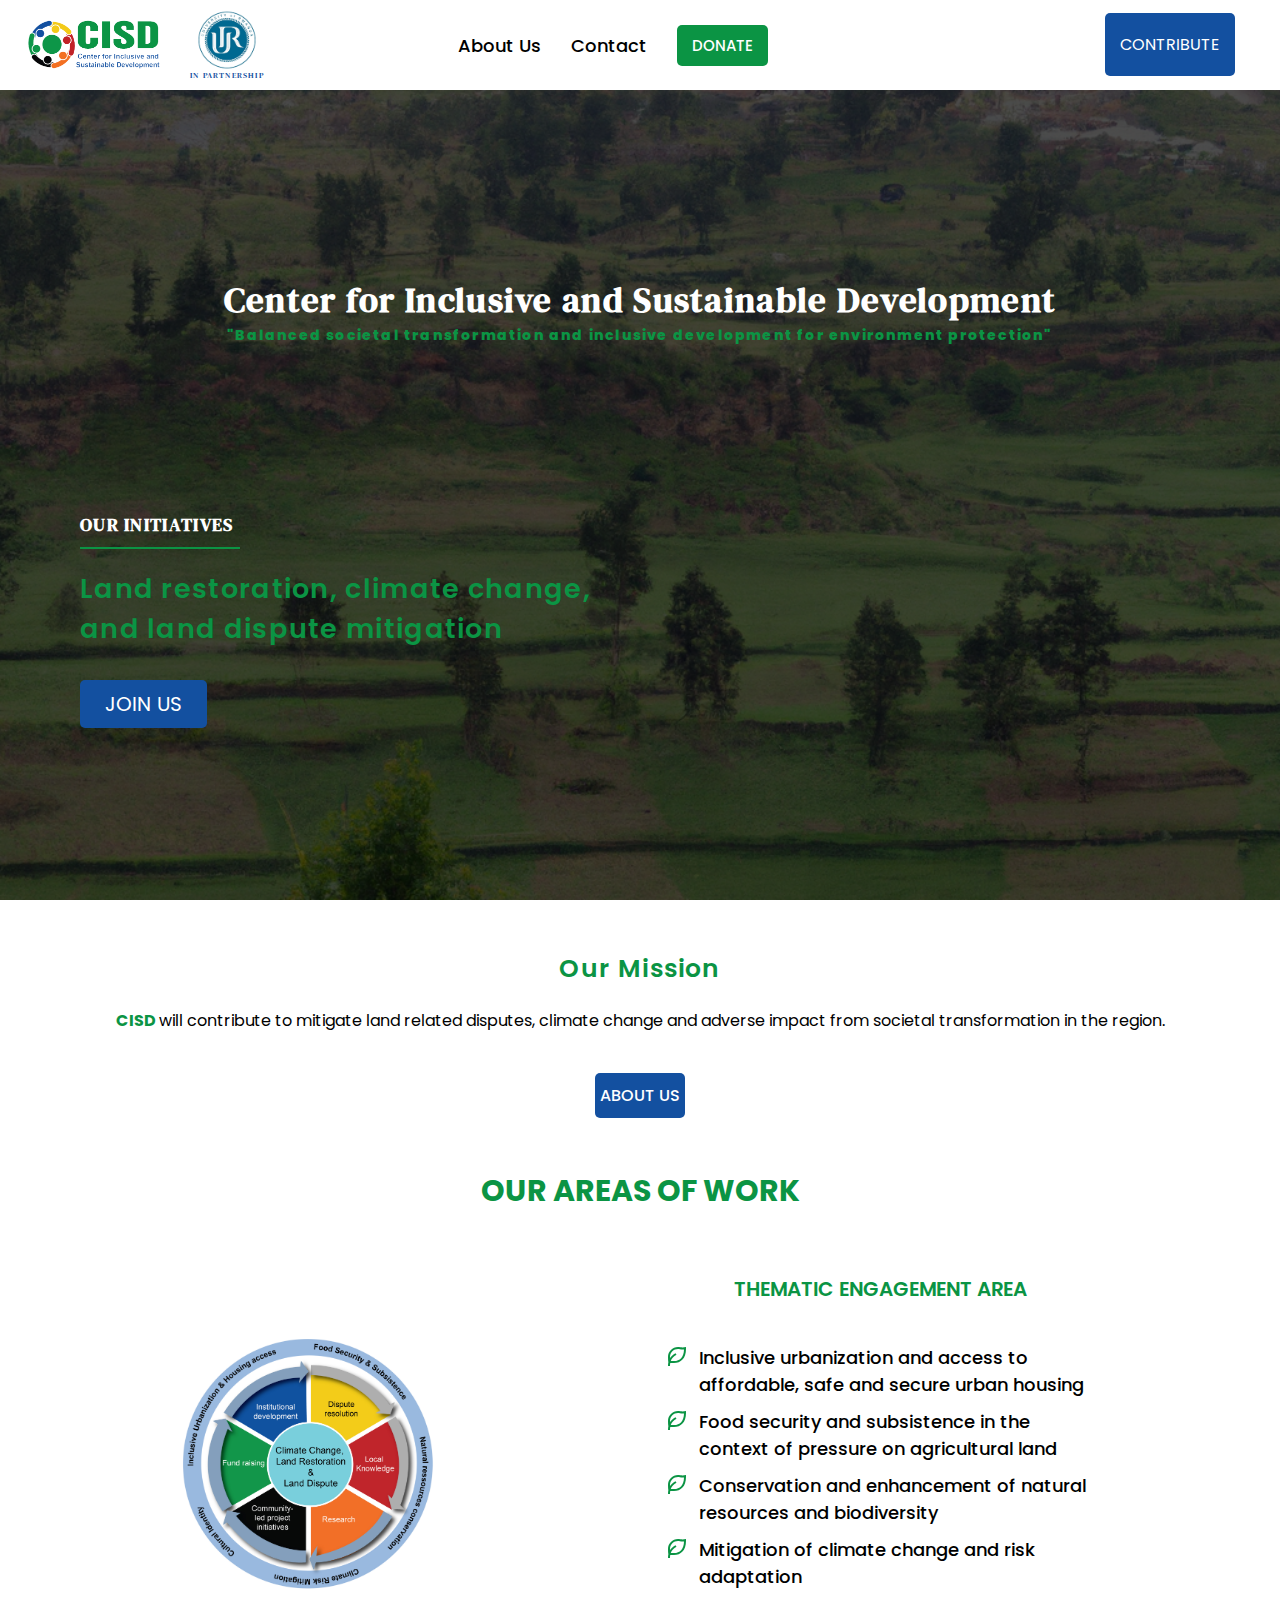
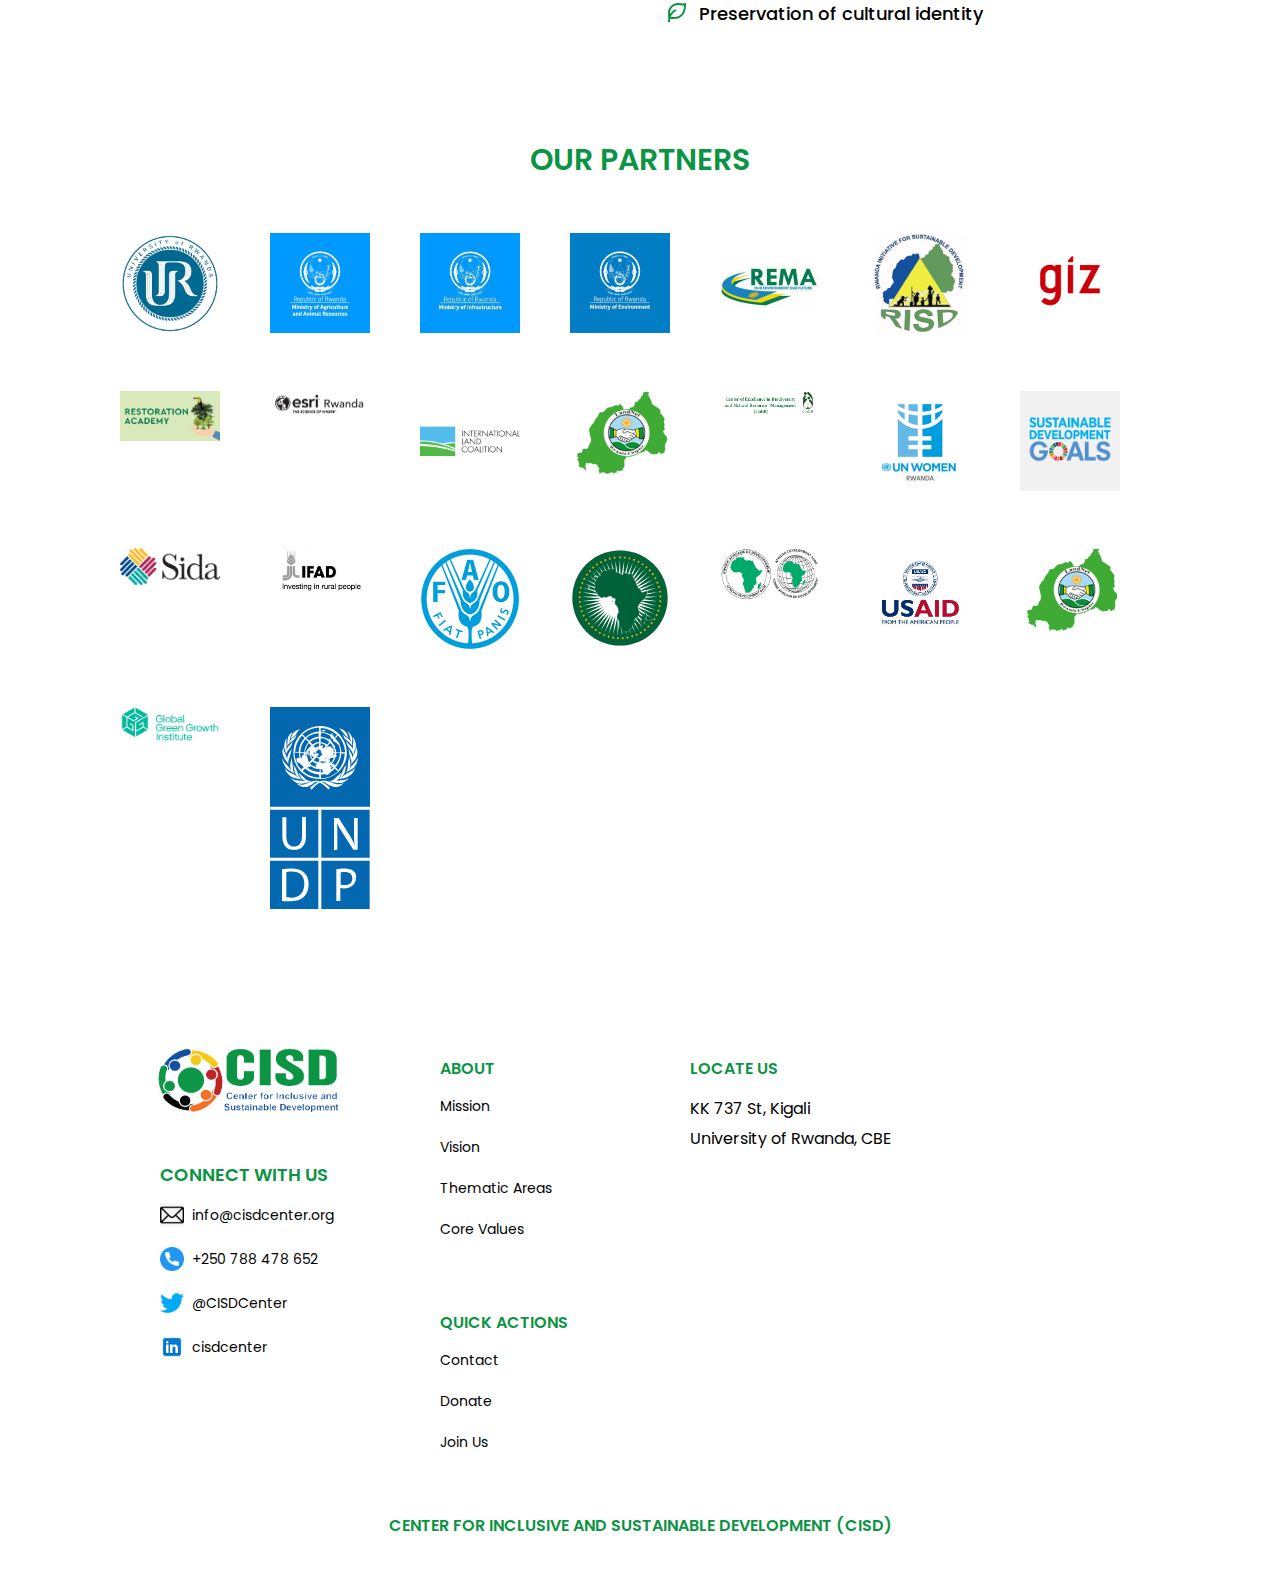
==== commit 26efd7e1: "Completed mobile responsiveness" ====
--- a/index.html
+++ b/index.html
@@ -5,7 +5,8 @@
     <meta charset="UTF-8">
     <meta http-equiv="X-UA-Compatible" content="IE=edge">
     <link rel="stylesheet" href="style.css">
-    <link rel="shortcut icon" href="./images/favicon.jpg" type="image/x-icon">
+    <link rel="stylesheet" href="style-responsive.css">
+    <link rel="shortcut icon" href="./images/favicon.png" type="image/x-icon">
     <meta name="viewport" content="width=device-width, initial-scale=1.0">
     <title>Center for Inclusive and Sustainable Development</title>
 </head>
@@ -18,34 +19,60 @@
 
         <!-- NAVABAR -->
         <div class="navbar">
+
             <div class="logo-container">
                 <a href="./index.html" class="logo">
                     <img src="./images/logos/cisd-final-logo.png" alt="logo">
                 </a>
-                <a href="#" id="ur-logo-container">
+                <a href="./index.html" id="ur-logo">
                     <img src="./images/partners-logos/ur-logo.png" id="ur-nav-logo" alt="UR Logo">
                 <p>
                     In Partnership
                 </p>
                 </a>
             </div>
+
+            
+            <span class="nav-links-container">
+
             <div class="nav-links">
                 <ul>
                     <li><a href="./about.html">About Us</a></li>
                     <li><a href="./contact.html">Contact</a></li>
                     <li><a href="#" id="donate-button">Donate</a></li>
                 </ul>
-            </div>
+
+            </div>
+
             <div class="nav-cta">
                 <a href="./contact.html">Contribute</a>
             </div>
-        </div>
+        
+        </span>
+
+            <div class="hamburger responsive">
+                <a class="hamburger-icon icon-open" href="#">
+                    <svg xmlns="http://www.w3.org/2000/svg" fill="none" viewBox="0 0 24 24" stroke-width="1.5" stroke="currentColor"
+                        class="w-6 h-6">
+                        <path stroke-linecap="round" stroke-linejoin="round" d="M3.75 6.75h16.5M3.75 12h16.5m-16.5 5.25h16.5" />
+                    </svg>
+            
+                </a>
+                <a class="hamburger-icon icon-close" href="#">
+                    <svg xmlns="http://www.w3.org/2000/svg" fill="none" viewBox="0 0 24 24" stroke-width="1.5" stroke="currentColor"
+                        class="w-6 h-6">
+                        <path stroke-linecap="round" stroke-linejoin="round"
+                            d="M9.75 9.75l4.5 4.5m0-4.5l-4.5 4.5M21 12a9 9 0 11-18 0 9 9 0 0118 0z" />
+                    </svg>
+            
+                </a>
+            </div>
+            
+            </div>
 
         <!-- HERO -->
 
         <div class="hero">
-
-            <div class="hero-content">
 
                 <div class="hero-heading">
                     <h1>
@@ -68,15 +95,13 @@
                         Land restoration, climate change,<br>
                         and land dispute mitigation
                     </p>
-                </div>
-
-                <div class="hero-cta">
-                    <a href="#">Join Us</a>
-                </div>
-
-            </div>
-
-        </div>
+
+                    <div class="hero-cta">
+                        <a href="#">Join Us</a>
+                    </div>
+                </div>
+
+            </div>
 
     </div>
 
@@ -316,7 +341,7 @@
 
             <div class="footer-contact">
 
-                <img src="./images/logos/cisd-final-logo.jpg" alt="Footer Logo">
+                <img src="./images/logos/cisd-final-logo.png" alt="Footer Logo">
 
                 <div class="contact-addresses">
                     <h1>
--- a/style.css
+++ b/style.css
@@ -18,27 +18,16 @@
     transform: scale(1.02);
 }
 
-*{
+* {
     padding: 0;
     margin: 0;
     box-sizing: border-box;
 }
 
-body{
+body {
     font-family: 'Poppins', sans-serif;
 }
 
-/* <----HERO-NAVBAR----> */
-
-.hero-nav {
-    margin: 0;
-    height: 100vh;
-    padding: 0;
-    width: 100%;
-    display: flex;
-    flex-direction: column;
-    gap: 5px;
-}
 
 /* NAVBAR */
 
@@ -49,6 +38,8 @@
     justify-content: space-between;
     align-items: center;
     height: 90px;
+    position: relative;
+    padding: 15px;
 
     /* border: 2px solid purple; */
 }
@@ -73,7 +64,7 @@
     max-width: 160px;
 }
 
-.navbar .logo-container #ur-logo-container {
+.navbar .logo-container #ur-logo {
     font-size: 8px;
     font-weight: 500;
     color: #1350A0;
@@ -84,7 +75,7 @@
     font-family: 'DM Serif Text', serif;
 }
 
-.navbar .logo-container #ur-logo-container img {
+.navbar .logo-container #ur-logo img {
     max-height: 60px;
 }
 
@@ -98,6 +89,7 @@
     display: flex;
     list-style: none;
     justify-content: space-between;
+    align-items: center;
     gap: 30px;
 }
 
@@ -130,7 +122,8 @@
 
 .navbar .nav-cta {
     /* border: 2px solid red; */
-    padding: 0 30px;}
+    padding: 0 30px;
+}
 
 .navbar .nav-cta a {
     padding: 20px 15px;
@@ -147,12 +140,25 @@
     background-color: #14417c;
 }
 
+/* <----HERO-NAVBAR----> */
+
+.hero-nav {
+    margin: 0;
+    height: 100vh;
+    padding: 0;
+    width: 100%;
+    display: grid;
+    grid-template-rows: 15% 85%;
+    gap: 5px;
+}
+
+
 /* HERO-SECTION */
 
 .hero {
     height: 100%;
     width: 100%;
-    padding: 10px 70px;
+    padding: 0 70px;
     display: flex;
     flex-direction: column;
     justify-content: space-evenly;
@@ -160,27 +166,20 @@
     color: white;
 }
 
-.hero::before{
+.hero::before {
     content: "";
     position: absolute;
-    top: 10;
+    top: 0;
     left: 0;
     width: 100%;
-    height: 100vh;
+    height: 100%;
     background-image: url('./images/hero-image.png');
     background-size: cover;
     filter: brightness(30%);
     z-index: -1;
 }
 
-.hero-content {
-    display: flex;
-    flex-direction: column;
-    gap: 10px;
-    padding: 0;
-}
-
-.hero .hero-content .hero-heading {
+.hero .hero-heading {
     /* border: 2px solid black; */
     padding: 10px;
     display: flex;
@@ -190,14 +189,14 @@
     align-items: center;
 }
 
-.hero .hero-content .hero-heading p {
+.hero .hero-heading p {
     font-weight: 800;
     letter-spacing: 1.2px;
     color: #0B9444;
     font-size: 14px;
 }
 
-.hero .hero-content .hero-heading h1 {
+.hero .hero-heading h1 {
     font-size: 35px;
     font-weight: bold;
     width: auto;
@@ -207,7 +206,7 @@
     /* border: 2px solid white; */
 }
 
-.hero .hero-content .hero-text {
+.hero .hero-text {
     padding: 10px;
     margin: 20px 0;
 
@@ -216,7 +215,7 @@
     gap: 10px;
 }
 
-.hero .hero-content .hero-text #initiatives {
+.hero .hero-text #initiatives {
     color: white;
     text-transform: uppercase;
     font-size: 18px;
@@ -224,7 +223,7 @@
     letter-spacing: 1.3px;
 }
 
-.hero .hero-content .hero-text hr {
+.hero .hero-text hr {
     height: 2px;
     border: none;
     background-color: #0B9444;
@@ -244,7 +243,7 @@
 }
 
 .hero-cta {
-    padding: 10px;
+    padding: 30px 0;
 }
 
 .hero-cta a {
@@ -271,9 +270,7 @@
     flex-direction: column;
     gap: 20px;
     align-items: center;
-    padding: 30px 70px 10px 70px;
-
-    margin: 40px auto;
+    padding: 50px 70px 10px 70px;
 
     /* border: 2px solid red; */
 }
@@ -319,8 +316,6 @@
 .areas-of-work {
     display: flex;
     flex-direction: column;
-    margin: 20px 0;
-
     /* border: 2px solid green; */
 }
 
@@ -332,7 +327,6 @@
     padding: 20px 0;
     color: #0B9444;
 
-    margin: 10px auto;
 }
 
 .thematic-areas {
@@ -480,9 +474,8 @@
 /* FOOTER CONTACT */
 
 .footer .footer-links .footer-contact {
-    display: grid;
-    grid-template-rows: 20% 75%;
-    gap: 5%;
+    display: flex;
+    flex-direction: column;
     padding: 0 20px;
     max-height: 100%;
 
@@ -495,7 +488,7 @@
     /* border: 2px solid green; */
 }
 
-.footer .footer-links .contact-addresses{
+.footer .footer-links .contact-addresses {
     padding: 0 20px;
 }
 
@@ -672,4 +665,277 @@
 
     padding: 10px;
 
+}
+
+.nav-links-container {
+    display: flex;
+    justify-content: space-between;
+    width: 67%;
+}
+
+/* <------ RESPONSIVENESS ------> */
+
+.responsive {
+    display: none;
+}
+
+/* HAMBURGER MENU */
+
+.hamburger {
+    display: none;
+}
+
+.hamburger .hamburger-icon {
+    display: none;
+
+    color: black;
+}
+
+.hamburger a {
+    display: flex;
+    flex-direction: column;
+    justify-content: center;
+    align-items: center;
+    text-decoration: none;
+    color: #58287F;
+}
+
+.hamburger a svg {
+    height: 50px;
+}
+
+/* <----- MEDIA QUERIES ------->  */
+
+@media screen and (max-width: 420px) {
+
+    .navbar {
+        padding: 15px 20px;
+        display: flex;
+        align-items: center;
+        justify-content: space-between;
+    }
+
+
+    .logo-container {
+        /* border: 2px solid red; */
+    }
+
+    .logo img {
+        /* border: 2px solid black; */
+        height: 20px;
+        width: 150px;
+    }
+
+    #ur-logo img {
+        height: 50px;
+    }
+
+    #ur-logo p {
+        font-size: 6px;
+        text-align: center;
+    }
+
+    .nav-links-container {
+        display: none;
+    }
+
+    .hamburger {
+        display: flex;
+        justify-content: center;
+        align-items: center;
+    }
+
+    .hamburger .icon-open {
+        display: flex;
+        justify-content: center;
+        align-items: center;
+    }
+
+    /* HERO-NAVIGATION  */
+
+    .hero-nav {
+        display: flex;
+        flex-direction: column;
+    }
+
+    /* <---- HERO SECTION ----> */
+
+    .hero {
+        align-items: center;
+        padding: 20px;
+        height: 85vh;
+        gap: 30px;
+        justify-content: center;
+    }
+
+    .hero::before {
+        height: 100%;
+    }
+
+    .hero .hero-text {
+        display: flex;
+        flex-direction: column;
+        gap: 10px;
+        align-items: center;
+    }
+
+    .hero .hero-heading h1 {
+        font-size: 25px;
+        text-align: center;
+    }
+
+    .hero .hero-heading p {
+        font-size: 12px;
+        text-align: center;
+    }
+
+    .hero .hero-text hr {
+        height: 2px;
+        border: none;
+        background-color: #0B9444;
+        width: 160px;
+    }
+
+    .hero .hero-text #initiatives {
+        font-size: 18px;
+        text-align: center;
+    }
+
+    .hero .hero-text p {
+        font-size: 16px;
+        text-align: center;
+    }
+
+    .hero-cta a {
+        display: flex;
+        justify-content: center;
+        align-items: center;
+        text-decoration: none;
+        font-size: 16px;
+    }
+
+    /* ABOUT */
+
+    .about-section {
+        padding: 20px 40px;
+    }
+
+    /* AREAS OF WORK  */
+
+    .areas-of-work {
+        padding: 20px 40px;
+    }
+
+    .areas-of-work h1 {
+        font-size: 25px;
+        text-align: center;
+    }
+
+    .thematic-areas {
+        display: flex;
+        flex-direction: column;
+        padding: 0;
+    }
+
+    .thematic-areas .schematic-circle {
+        display: flex;
+        justify-content: center;
+        align-items: center;
+        gap: 10px;
+    }
+
+    .thematic-areas .schematic-circle img {
+        width: 100%;
+    }
+
+    .thematic-areas .thematic-engagement {
+        padding: 10px;
+    }
+
+    .thematic-areas .thematic-engagement ul {
+        padding: 0;
+    }
+
+    .thematic-areas .thematic-engagement ul li div p {
+        font-size: 16px;
+    }
+
+    /* <--- PARTNERS ----> */
+
+    .partners {
+        padding: 20px 40px;
+    }
+
+    .partners h1 {
+        font-size: 25px;
+        text-align: center;
+    }
+
+    .partners .partners-logos {
+        display: flex;
+        flex-direction: column;
+        /* border: 2px solid red; */
+    }
+
+    .partners .partners-logos ul {
+        padding: 10px;
+        display: flex;
+        justify-content: space-between;
+        gap: 10px;
+
+    }
+
+    .partners .partners-logos ul li img {
+        width: 80px;
+        height: auto;
+    }
+
+    /* <----- FOOTER -----> */
+
+    .footer {
+        padding: 20px 40px;
+    }
+
+    /* FOOTER LINKS  */
+
+    .footer-links {
+        display: flex;
+        flex-direction: column;
+        gap: 10px;
+        padding: 0;
+        height: auto;
+    }
+
+    .footer .footer-links .footer-contact {
+        padding: 0;
+        gap: 5%;
+    }
+
+    .footer .footer-links .footer-contact img {
+        width: 150px;
+        height: auto;
+        padding: 0 10px;
+
+        /* border: 2px solid black; */
+    }
+
+    .footer .footer-links .contact-addresses {
+        display: flex;
+        flex-direction: column;
+        gap: 10px;
+    }
+
+    .footer .footer-links .contact-addresses ul li img {
+        width: 20px;
+        height: auto;
+        padding: 0;
+    }
+
+    /* FOOTER QUICK LINKS */
+
+    .footer-quick-links {
+        padding: 20px 0;
+        gap: 10px;
+    }
+
 }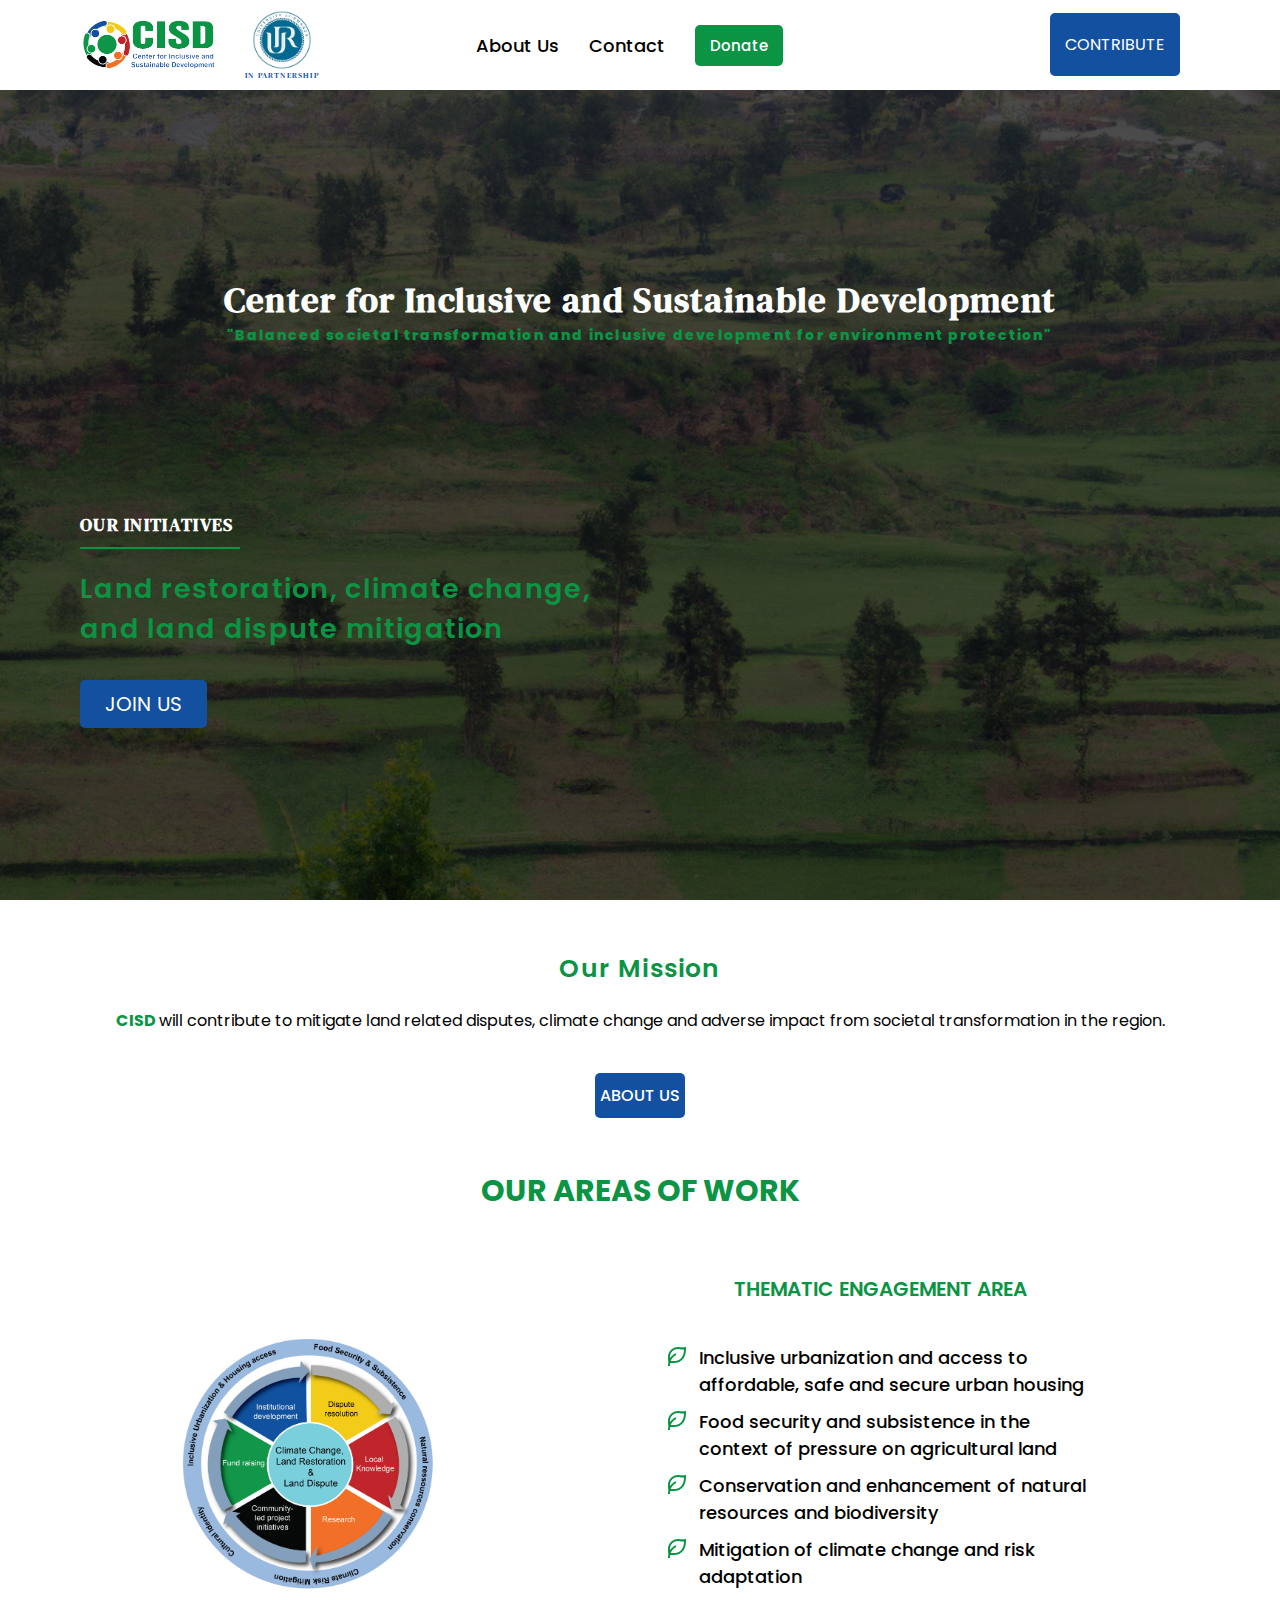
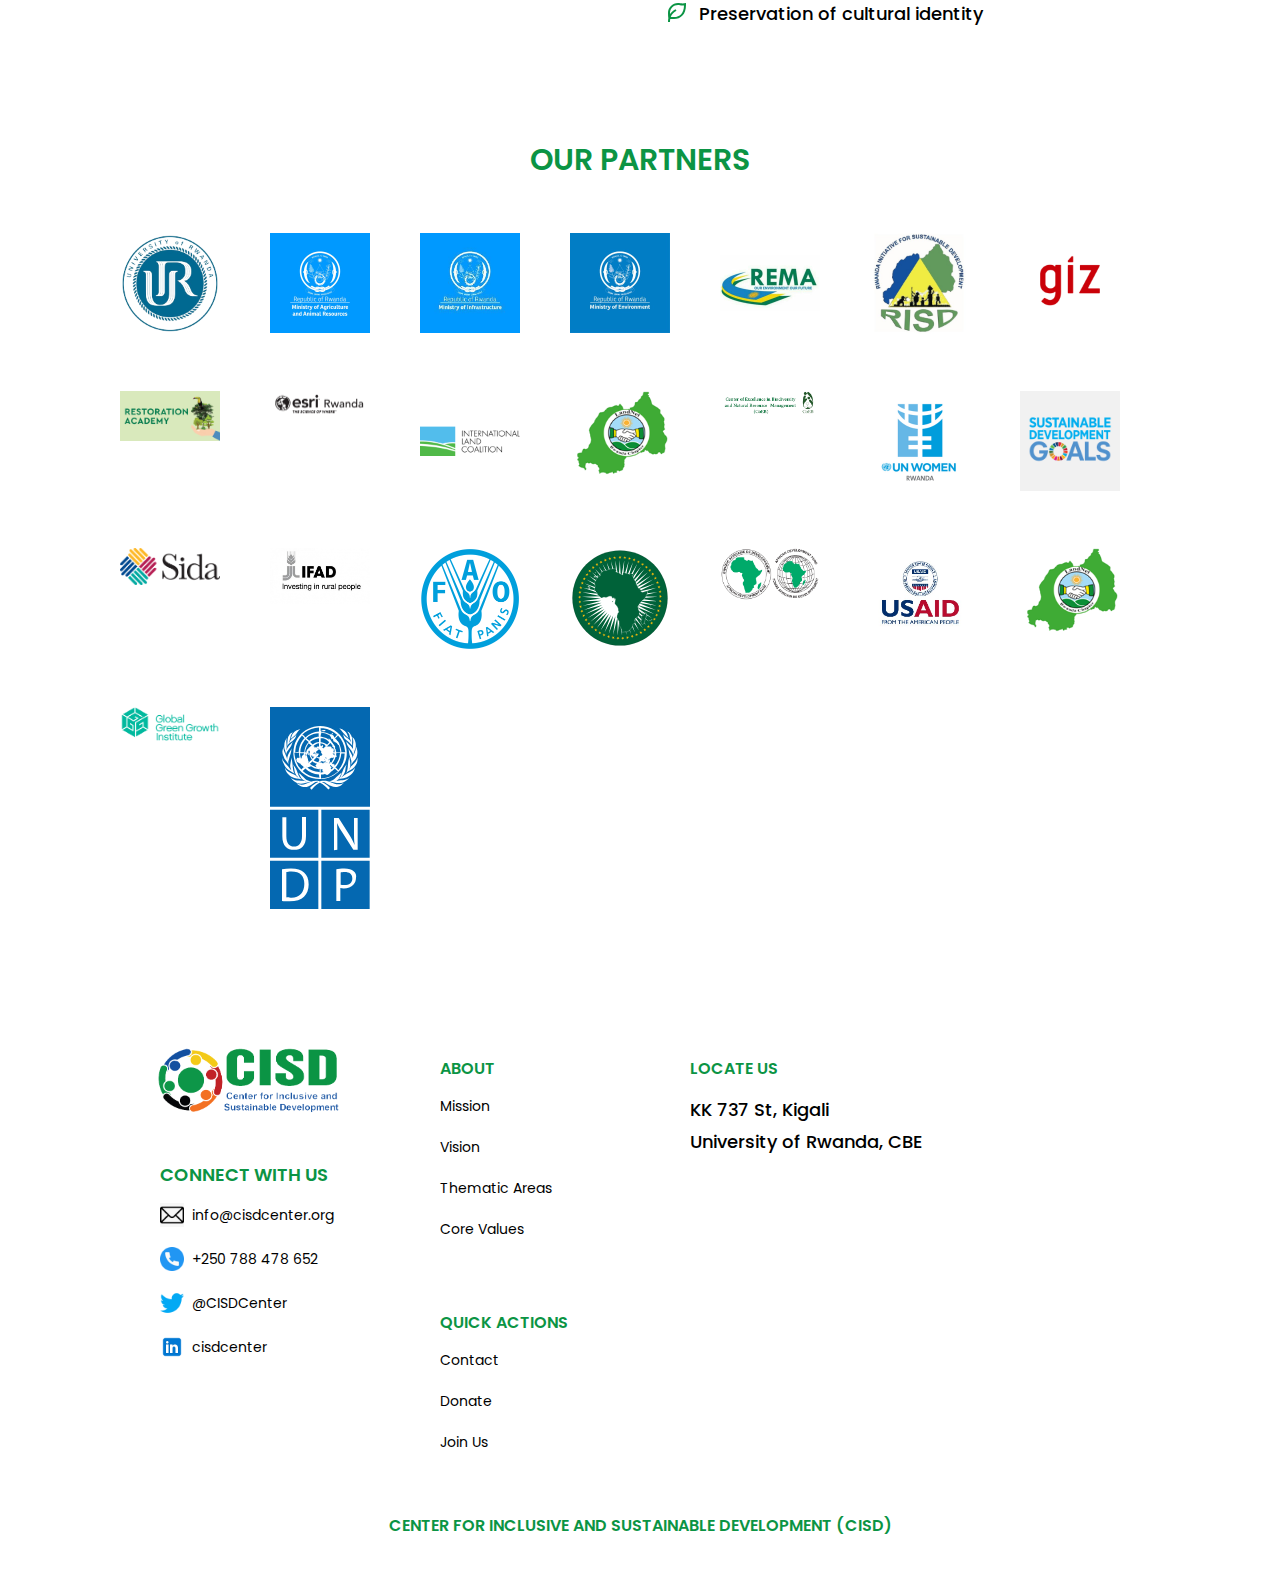
==== commit a9b4dcca: "Responsiveness" ====
--- a/index.html
+++ b/index.html
@@ -5,7 +5,6 @@
     <meta charset="UTF-8">
     <meta http-equiv="X-UA-Compatible" content="IE=edge">
     <link rel="stylesheet" href="style.css">
-    <link rel="stylesheet" href="style-responsive.css">
     <link rel="shortcut icon" href="./images/favicon.png" type="image/x-icon">
     <meta name="viewport" content="width=device-width, initial-scale=1.0">
     <title>Center for Inclusive and Sustainable Development</title>
@@ -26,82 +25,104 @@
                 </a>
                 <a href="./index.html" id="ur-logo">
                     <img src="./images/partners-logos/ur-logo.png" id="ur-nav-logo" alt="UR Logo">
-                <p>
-                    In Partnership
-                </p>
+                    <p>
+                        In Partnership
+                    </p>
                 </a>
             </div>
 
-            
+
             <span class="nav-links-container">
 
-            <div class="nav-links">
-                <ul>
-                    <li><a href="./about.html">About Us</a></li>
-                    <li><a href="./contact.html">Contact</a></li>
-                    <li><a href="#" id="donate-button">Donate</a></li>
-                </ul>
-
-            </div>
-
-            <div class="nav-cta">
-                <a href="./contact.html">Contribute</a>
-            </div>
-        
-        </span>
+                <div class="nav-links">
+                    <ul>
+                        <li><a href="./about.html">About Us</a></li>
+                        <li><a href="./contact.html">Contact</a></li>
+                        <li><a href="#" class="secondary-btn">Donate</a></li>
+                    </ul>
+
+                </div>
+
+                <div class="nav-cta">
+                    <a class="primary-btn" href="./contact.html">Contribute</a>
+                </div>
+
+            </span>
 
             <div class="hamburger responsive">
-                <a class="hamburger-icon icon-open" href="#">
-                    <svg xmlns="http://www.w3.org/2000/svg" fill="none" viewBox="0 0 24 24" stroke-width="1.5" stroke="currentColor"
-                        class="w-6 h-6">
-                        <path stroke-linecap="round" stroke-linejoin="round" d="M3.75 6.75h16.5M3.75 12h16.5m-16.5 5.25h16.5" />
+                <a class="hamburger-icon" id="icon-open" href="#">
+                    <svg class="hamburger-icon" xmlns="http://www.w3.org/2000/svg" fill="none" viewBox="0 0 24 24" stroke-width="1.5"
+                        stroke="currentColor" class="w-6 h-6">
+                        <path stroke-linecap="round" stroke-linejoin="round"
+                            d="M3.75 6.75h16.5M3.75 12h16.5m-16.5 5.25h16.5" />
                     </svg>
-            
+
                 </a>
-                <a class="hamburger-icon icon-close" href="#">
-                    <svg xmlns="http://www.w3.org/2000/svg" fill="none" viewBox="0 0 24 24" stroke-width="1.5" stroke="currentColor"
-                        class="w-6 h-6">
+                <a class="hamburger-icon is-not-active" id="icon-close" href="#">
+                    <svg xmlns="http://www.w3.org/2000/svg" fill="none" viewBox="0 0 24 24" stroke-width="1.5"
+                        stroke="currentColor" class="w-6 h-6">
                         <path stroke-linecap="round" stroke-linejoin="round"
                             d="M9.75 9.75l4.5 4.5m0-4.5l-4.5 4.5M21 12a9 9 0 11-18 0 9 9 0 0118 0z" />
                     </svg>
-            
+
                 </a>
             </div>
-            
-            </div>
+
+        </div>
+
+        <div class="responsive-nav">
+
+            <span class="responsive-nav-links">
+
+                <div class="nav-links">
+                    <ul>
+                        <li><a href="./about.html">About Us</a></li>
+                        <li><a href="./contact.html">Contact</a></li>
+                        <li><a href="#" class="secondary-btn">Donate</a></li>
+                    </ul>
+
+                </div>
+
+                <div class="nav-cta">
+                    <a class="primary-btn" href="./contact.html">Contribute</a>
+                </div>
+
+            </span>
+
+        </div>
 
         <!-- HERO -->
 
         <div class="hero">
 
-                <div class="hero-heading">
-                    <h1>
-                        Center for Inclusive and
-                        Sustainable Development
-                        <!-- <hr> -->
-                    </h1>
-                    <p>
-                        "Balanced societal transformation and 
-                        inclusive development for environment protection"
-                    </p>
-                </div>
-
-                <div class="hero-text">
-                    <p id="initiatives">
-                        Our Initiatives
-                        <hr>
-                    </p>
-                    <p>
-                        Land restoration, climate change,<br>
-                        and land dispute mitigation
-                    </p>
-
-                    <div class="hero-cta">
-                        <a href="#">Join Us</a>
-                    </div>
-                </div>
-
-            </div>
+            <div class="hero-heading">
+                <h1>
+                    Center for Inclusive and
+                    Sustainable Development
+                    <!-- <hr> -->
+                </h1>
+                <p>
+                    "Balanced societal transformation and
+                    inclusive development for environment protection"
+                </p>
+            </div>
+
+            <div class="hero-text">
+                <p id="initiatives">
+                    Our Initiatives
+                    <hr>
+                </p>
+                <p>
+                    Land restoration, climate change,<br>
+                    and land dispute mitigation
+                </p>
+
+                <div class="hero-cta">
+                    <a href="./about.html">Join Us</a>
+                </div>
+            </div>
+
+        </div>
 
     </div>
 
--- a/style.css
+++ b/style.css
@@ -28,6 +28,43 @@
     font-family: 'Poppins', sans-serif;
 }
 
+ul li a {
+    text-decoration: none;
+    font-size: 18px;
+    font-weight: 500;
+}
+
+
+.primary-btn {
+    padding: 20px 15px;
+    background-color: #1350A0;
+    color: white;
+
+    text-decoration: none;
+    text-transform: uppercase;
+    font-size: 16px;
+    border-radius: 5px;
+}
+
+.primary-btn:hover {
+    background-color: #14417c;
+    transform: scale(1.02);
+}
+
+.secondary-btn {
+    padding: 10px 15px;
+    background: #0B9444;
+    color: white;
+    border-radius: 5px;
+    text-decoration: none;
+    font-size: 15px;
+}
+
+.secondary-btn:hover {
+    background-color: #107239;
+    color: white;
+}
+
 
 /* NAVBAR */
 
@@ -39,7 +76,6 @@
     align-items: center;
     height: 90px;
     position: relative;
-    padding: 15px;
 
     /* border: 2px solid purple; */
 }
@@ -79,7 +115,6 @@
     max-height: 60px;
 }
 
-
 .navbar .nav-links {
     /* border: 2px solid red; */
     padding: 0 30px;
@@ -93,51 +128,9 @@
     gap: 30px;
 }
 
-.navbar .nav-links ul li a {
-    text-decoration: none;
-    color: #000;
-    font-size: 18px;
-    font-weight: 500;
-}
-
-.navbar .nav-links #donate-button {
-    padding: 10px 15px;
-    background: #0B9444;
-    color: white;
-    border-radius: 5px;
-    text-decoration: none;
-    text-transform: uppercase;
-    font-size: 15px;
-}
-
-.navbar .nav-links ul li a:hover {
-    color: #1350A0;
-    transform: scale(1.02);
-}
-
-.navbar .nav-links #donate-button:hover {
-    background-color: #107239;
-    color: white;
-}
-
-.navbar .nav-cta {
+.nav-cta {
     /* border: 2px solid red; */
     padding: 0 30px;
-}
-
-.navbar .nav-cta a {
-    padding: 20px 15px;
-    background-color: #1350A0;
-    color: white;
-
-    text-decoration: none;
-    text-transform: uppercase;
-    font-size: 16px;
-    border-radius: 5px;
-}
-
-.navbar .nav-cta a:hover {
-    background-color: #14417c;
 }
 
 /* <----HERO-NAVBAR----> */
@@ -685,12 +678,6 @@
     display: none;
 }
 
-.hamburger .hamburger-icon {
-    display: none;
-
-    color: black;
-}
-
 .hamburger a {
     display: flex;
     flex-direction: column;
@@ -704,9 +691,17 @@
     height: 50px;
 }
 
+.responsive-nav {
+    display: none;
+}
+
 /* <----- MEDIA QUERIES ------->  */
 
 @media screen and (max-width: 420px) {
+
+    .hero-nav {
+        position: relative;
+    }
 
     .navbar {
         padding: 15px 20px;
@@ -745,10 +740,74 @@
         align-items: center;
     }
 
-    .hamburger .icon-open {
+    .hamburger-icon {
         display: flex;
         justify-content: center;
         align-items: center;
+        /* border: 2px solid red; */
+    }
+
+    .hamburger .is-not-active {
+        display: none;
+    }
+
+    .is-not-active {
+        display: none;
+    }
+
+    /* <---- RESPONSIVE NAV ----> */
+
+    .responsive-nav {
+        display: flex;
+        flex-direction: column;
+        background-color: white;
+        position: relative;
+        left: 0;
+        right: 0;
+    }
+
+    .responsive-nav-links {
+        position: absolute;
+        display: flex;
+        flex-direction: column;
+        align-items: center;
+        justify-content: space-between;
+        gap: 40px;
+        padding: 50px 0;
+        top: 0;
+        left: 10px;
+        right: 10px;
+
+        background-color: white;
+        border-radius: 5px;
+    }
+
+    .responsive-nav-links .nav-links {
+        display: flex;
+        flex-direction: column;
+        gap: 20px;
+    }
+
+    .responsive-nav .nav-cta {
+        display: flex;
+        justify-content: center;
+        align-items: center;
+        text-decoration: none;
+        font-size: 16px;
+    }
+
+    .responsive-nav-links ul {
+        display: flex;
+        flex-direction: column;
+        gap: 20px;
+    }
+
+    ul li {
+        list-style: none;
+    }
+
+    .is-active {
+        display: block;
     }
 
     /* HERO-NAVIGATION  */
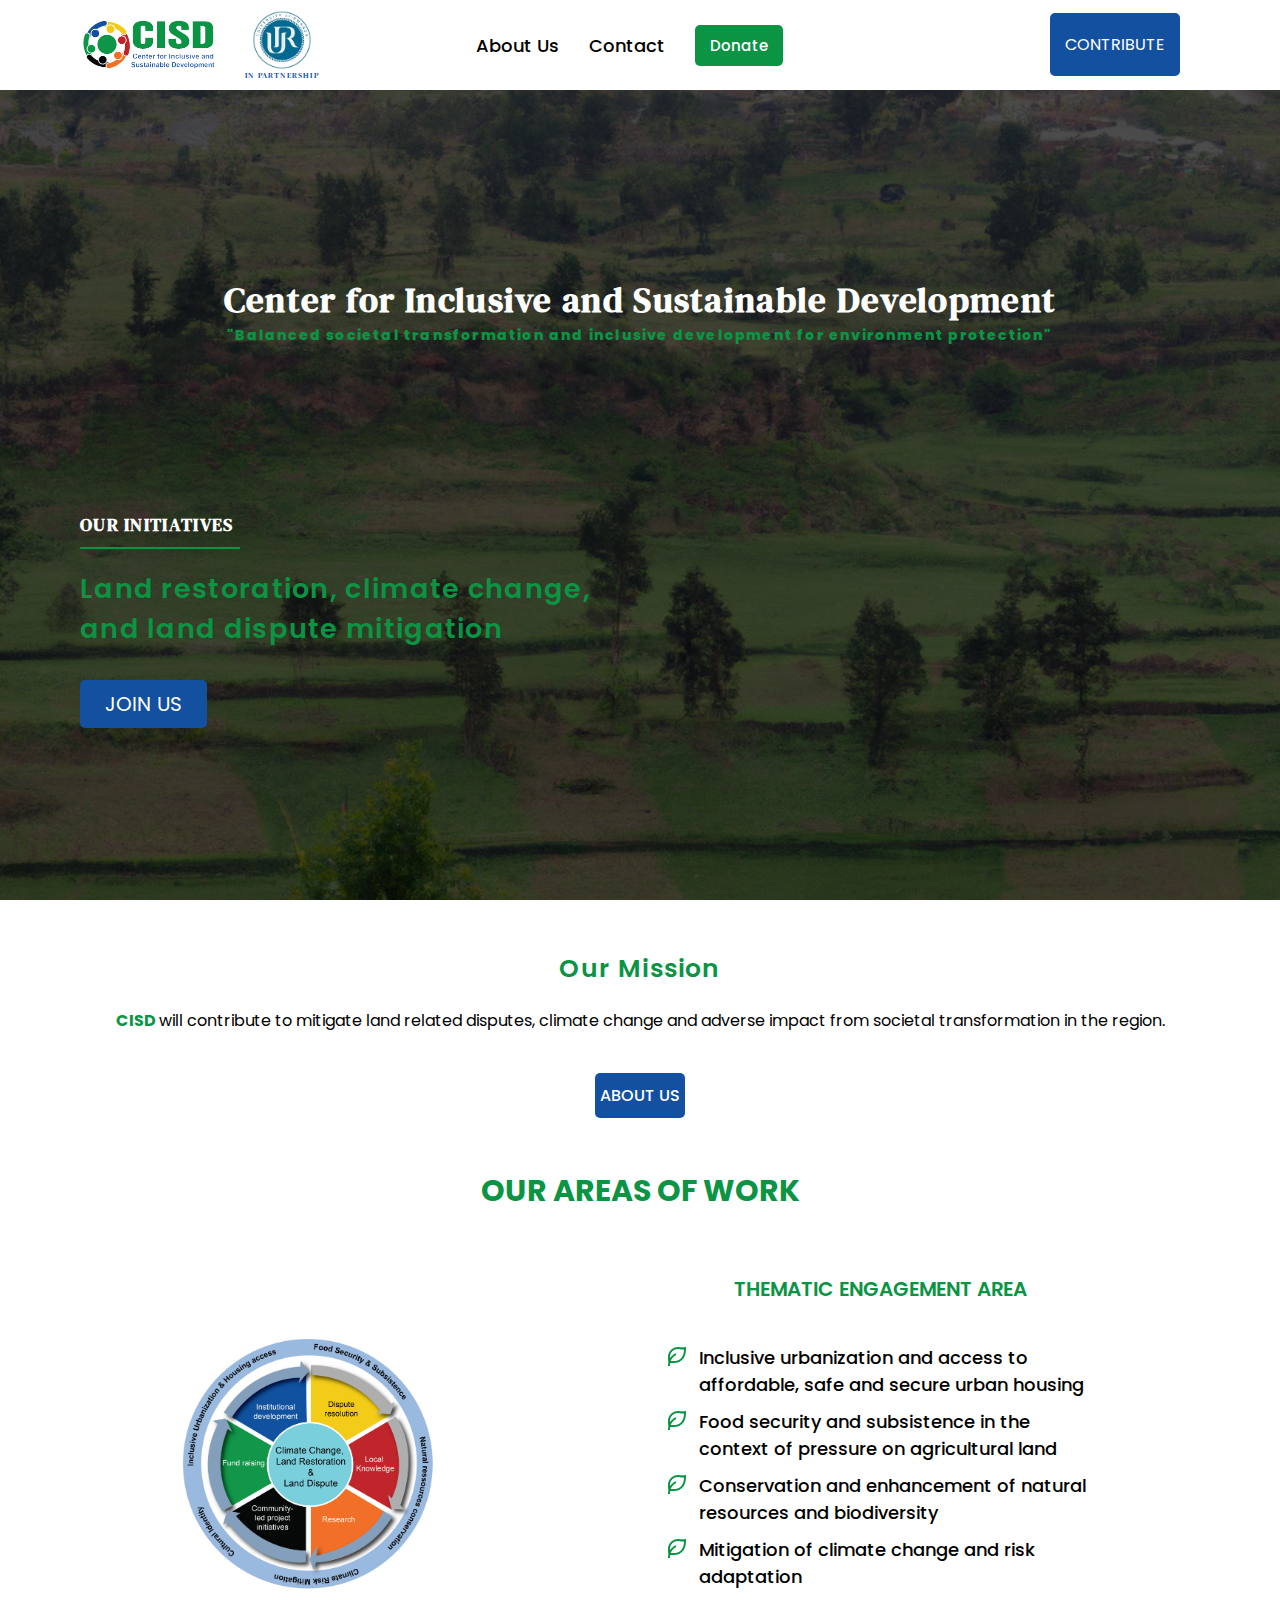
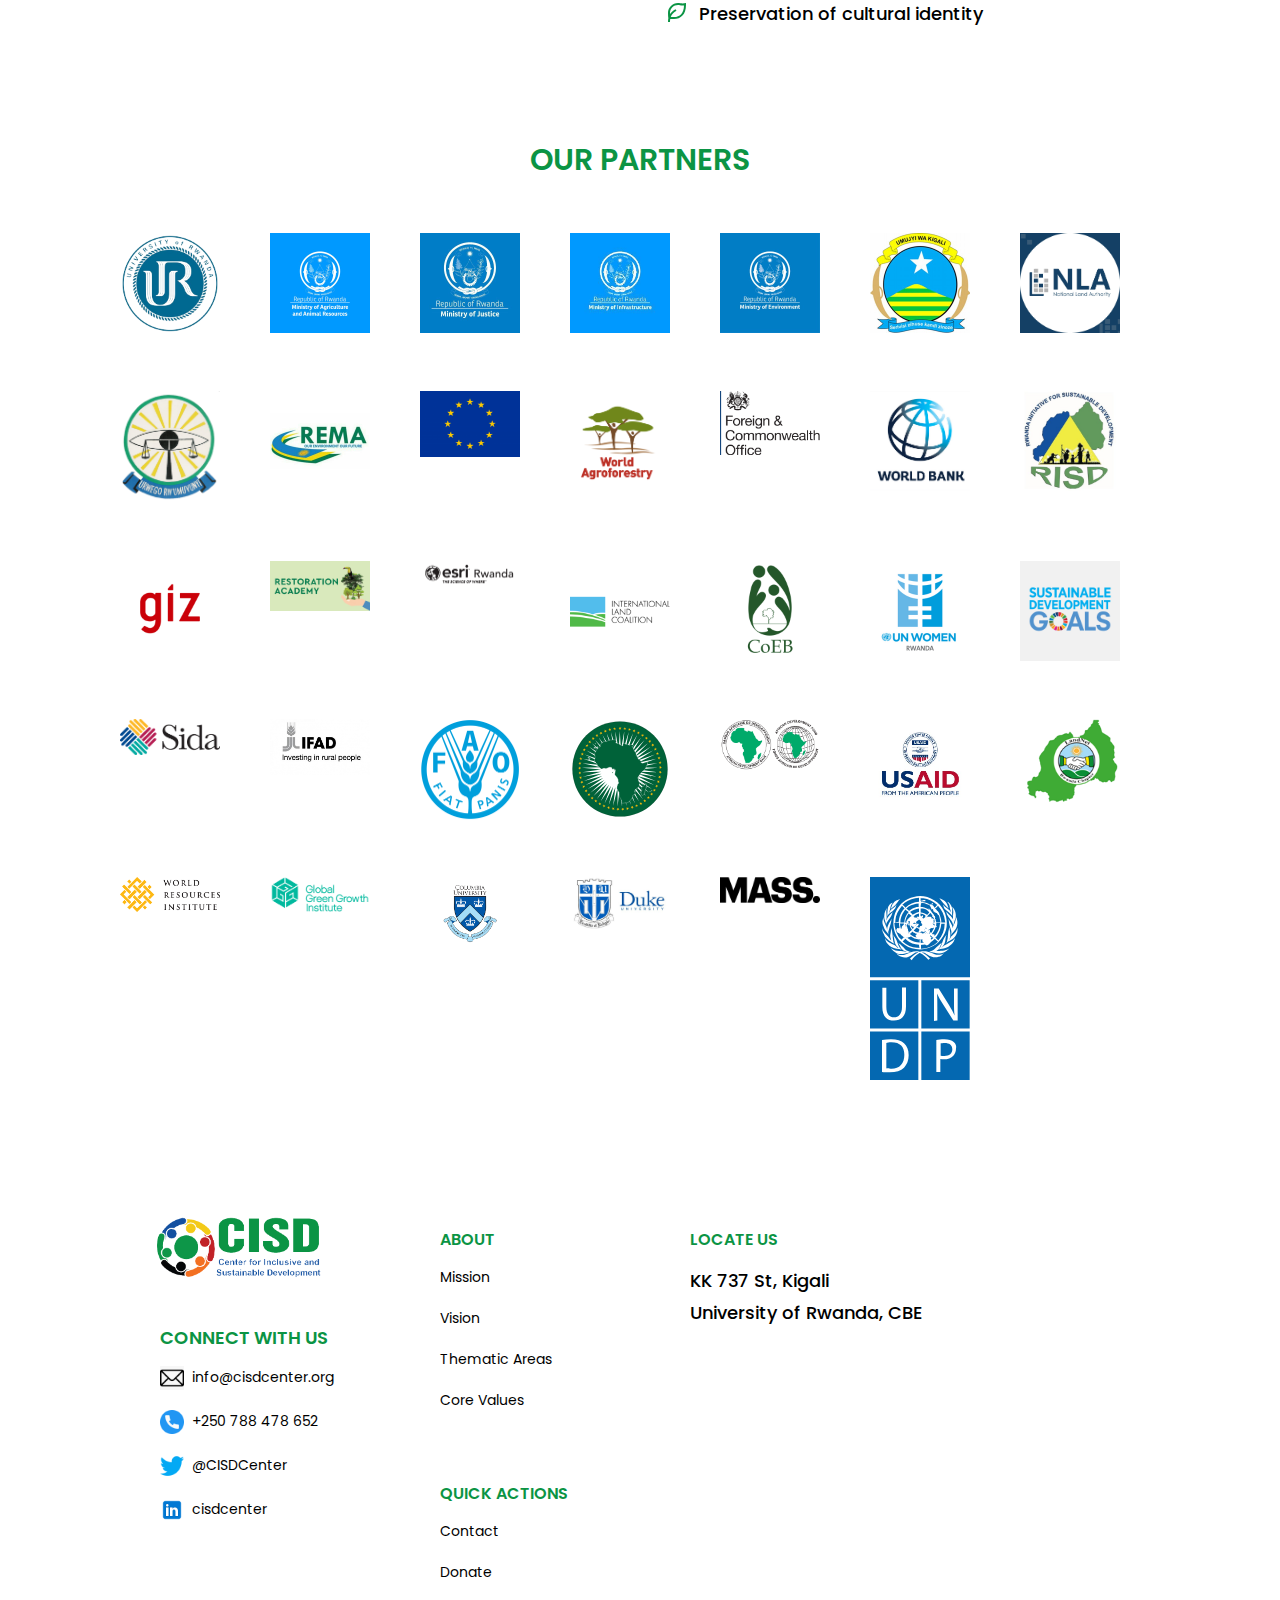
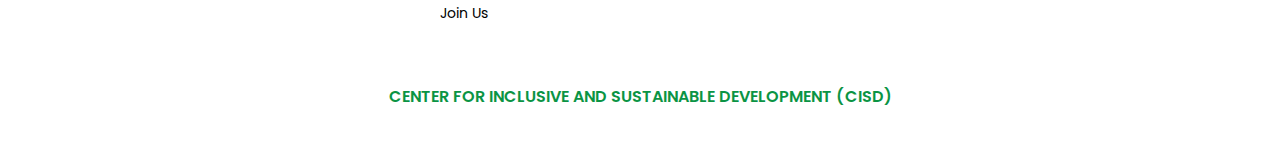
==== commit aa8ebcc9: "Added partners" ====
--- a/index.html
+++ b/index.html
@@ -50,15 +50,15 @@
             </span>
 
             <div class="hamburger responsive">
-                <a class="hamburger-icon" id="icon-open" href="#">
-                    <svg class="hamburger-icon" xmlns="http://www.w3.org/2000/svg" fill="none" viewBox="0 0 24 24" stroke-width="1.5"
+                <a class="hamburger-icon" href="#">
+                    <svg xmlns="http://www.w3.org/2000/svg" fill="none" viewBox="0 0 24 24" stroke-width="1.5"
                         stroke="currentColor" class="w-6 h-6">
                         <path stroke-linecap="round" stroke-linejoin="round"
                             d="M3.75 6.75h16.5M3.75 12h16.5m-16.5 5.25h16.5" />
                     </svg>
 
                 </a>
-                <a class="hamburger-icon is-not-active" id="icon-close" href="#">
+                <a class="hamburger-icon is-not-active" href="#">
                     <svg xmlns="http://www.w3.org/2000/svg" fill="none" viewBox="0 0 24 24" stroke-width="1.5"
                         stroke="currentColor" class="w-6 h-6">
                         <path stroke-linecap="round" stroke-linejoin="round"
@@ -70,7 +70,7 @@
 
         </div>
 
-        <div class="responsive-nav">
+        <div class="responsive-nav hide-nav">
 
             <span class="responsive-nav-links">
 
@@ -244,6 +244,11 @@
                 </li>
                 <li>
                     <a href="#">
+                        <img src="./images/partners-logos/minijust-logo.jpg" alt="">
+                    </a>
+                </li>
+                <li>
+                    <a href="#">
                         <img src="./images/partners-logos/minifra-logo.jpg" alt="">
                     </a>
                 </li>
@@ -254,11 +259,46 @@
                 </li>
                 <li>
                     <a href="#">
+                        <img src="./images/partners-logos/kigali-logo.jpg" alt="">
+                    </a>
+                </li>
+                <li>
+                    <a href="#">
+                        <img src="./images/partners-logos/nla-logo.jpg" alt="">
+                    </a>
+                </li>
+                <li>
+                    <a href="#">
+                        <img src="./images/partners-logos/ombudsman-logo.jpg" alt="">
+                    </a>
+                </li>
+                <li>
+                    <a href="#">
                         <img src="./images/partners-logos/rema-logo.jpg" alt="">
                     </a>
                 </li>
                 <li>
                     <a href="#">
+                        <img src="./images/partners-logos/eu-rwanda-logo.png" alt="">
+                    </a>
+                </li>
+                <li>
+                    <a href="#">
+                        <img src="./images/partners-logos/icraf-logo.png" alt="">
+                    </a>
+                </li>
+                <li>
+                    <a href="#">
+                        <img src="./images/partners-logos/fco-logo.png" alt="">
+                    </a>
+                </li>
+                <li>
+                    <a href="#">
+                        <img src="./images/partners-logos/world-bank-logo.png" alt="">
+                    </a>
+                </li>
+                <li>
+                    <a href="#">
                         <img src="./images/partners-logos/risd-logo.png" alt="">
                     </a>
                 </li>
@@ -284,62 +324,77 @@
                 </li>
                 <li>
                     <a href="#">
+                        <img src="./images/partners-logos/coeb-logo.png" alt="">
+                    </a>
+                </li>
+                <li>
+                    <a href="#">
+                        <img src="./images/partners-logos/unwomen-rw-logo.png" alt="">
+                    </a>
+                </li>
+                <li>
+                    <a href="#">
+                        <img src="./images/partners-logos/sdgs-logo.png" alt="">
+                    </a>
+                </li>
+                <li>
+                    <a href="#">
+                        <img src="./images/partners-logos/sida-logo.png" alt="">
+                    </a>
+                </li>
+                <li>
+                    <a href="#">
+                        <img src="./images/partners-logos/ifad-logo.jpg" alt="">
+                    </a>
+                </li>
+                <li>
+                    <a href="#">
+                        <img src="./images/partners-logos/fao-logo.png" alt="">
+                    </a>
+                </li>
+                <li>
+                    <a href="#">
+                        <img src="./images/partners-logos/au-logo.svg" alt="">
+                    </a>
+                </li>
+                <li>
+                    <a href="#">
+                        <img src="./images/partners-logos/afb-logo.png" alt="">
+                    </a>
+                </li>
+                <li>
+                    <a href="#">
+                        <img src="./images/partners-logos/usaid-logo.jpg" alt="">
+                    </a>
+                </li>
+                <li>
+                    <a href="#">
                         <img src="./images/partners-logos/landnet-rw-logo.png" alt="">
                     </a>
                 </li>
                 <li>
                     <a href="#">
-                        <img src="./images/partners-logos/coeb-logo.png" alt="">
-                    </a>
-                </li>
-                <li>
-                    <a href="#">
-                        <img src="./images/partners-logos/unwomen-rw-logo.png" alt="">
-                    </a>
-                </li>
-                <li>
-                    <a href="#">
-                        <img src="./images/partners-logos/sdgs-logo.png" alt="">
-                    </a>
-                </li>
-                <li>
-                    <a href="#">
-                        <img src="./images/partners-logos/sida-logo.png" alt="">
-                    </a>
-                </li>
-                <li>
-                    <a href="#">
-                        <img src="./images/partners-logos/ifad-logo.jpg" alt="">
-                    </a>
-                </li>
-                <li>
-                    <a href="#">
-                        <img src="./images/partners-logos/fao-logo.png" alt="">
-                    </a>
-                </li>
-                <li>
-                    <a href="#">
-                        <img src="./images/partners-logos/au-logo.svg" alt="">
-                    </a>
-                </li>
-                <li>
-                    <a href="#">
-                        <img src="./images/partners-logos/afb-logo.png" alt="">
-                    </a>
-                </li>
-                <li>
-                    <a href="#">
-                        <img src="./images/partners-logos/usaid-logo.jpg" alt="">
-                    </a>
-                </li>
-                <li>
-                    <a href="#">
-                        <img src="./images/partners-logos/landnet-rw-logo.png" alt="">
+                        <img src="./images/partners-logos/wri-logo.png" alt="">
                     </a>
                 </li>
                 <li>
                     <a href="#">
                         <img src="./images/partners-logos/gggi-logo.png" alt="">
+                    </a>
+                </li>
+                <li>
+                    <a href="#">
+                        <img src="./images/partners-logos/columbia-university-logo.png" alt="">
+                    </a>
+                </li>
+                <li>
+                    <a href="#">
+                        <img src="./images/partners-logos/duke-university-logo.jpg" alt="">
+                    </a>
+                </li>
+                <li>
+                    <a href="#">
+                        <img src="./images/partners-logos/mass-design-logo.png" alt="">
                     </a>
                 </li>
                 <li>
@@ -471,7 +526,7 @@
 
     </div>
 
-    <script src="script.js"></script>
+<script src="index.js"></script>
 </body>
 
 </html>--- a/style.css
+++ b/style.css
@@ -476,8 +476,7 @@
 }
 
 .footer .footer-links .footer-contact img {
-    height: 130px;
-    width: auto;
+    width: 200px;
     /* border: 2px solid green; */
 }
 
@@ -684,11 +683,12 @@
     justify-content: center;
     align-items: center;
     text-decoration: none;
-    color: #58287F;
+    color: black;;
 }
 
 .hamburger a svg {
     height: 50px;
+    transition: 0.4s;
 }
 
 .responsive-nav {
@@ -744,15 +744,16 @@
         display: flex;
         justify-content: center;
         align-items: center;
-        /* border: 2px solid red; */
     }
 
     .hamburger .is-not-active {
         display: none;
-    }
-
-    .is-not-active {
+        transition: 0.4s;
+    }
+
+    .hero-nav .hide-nav {
         display: none;
+        transition: all 0.4s ease-in-out;
     }
 
     /* <---- RESPONSIVE NAV ----> */
@@ -780,6 +781,7 @@
 
         background-color: white;
         border-radius: 5px;
+        transition: all 0.4s ease-in-out;
     }
 
     .responsive-nav-links .nav-links {
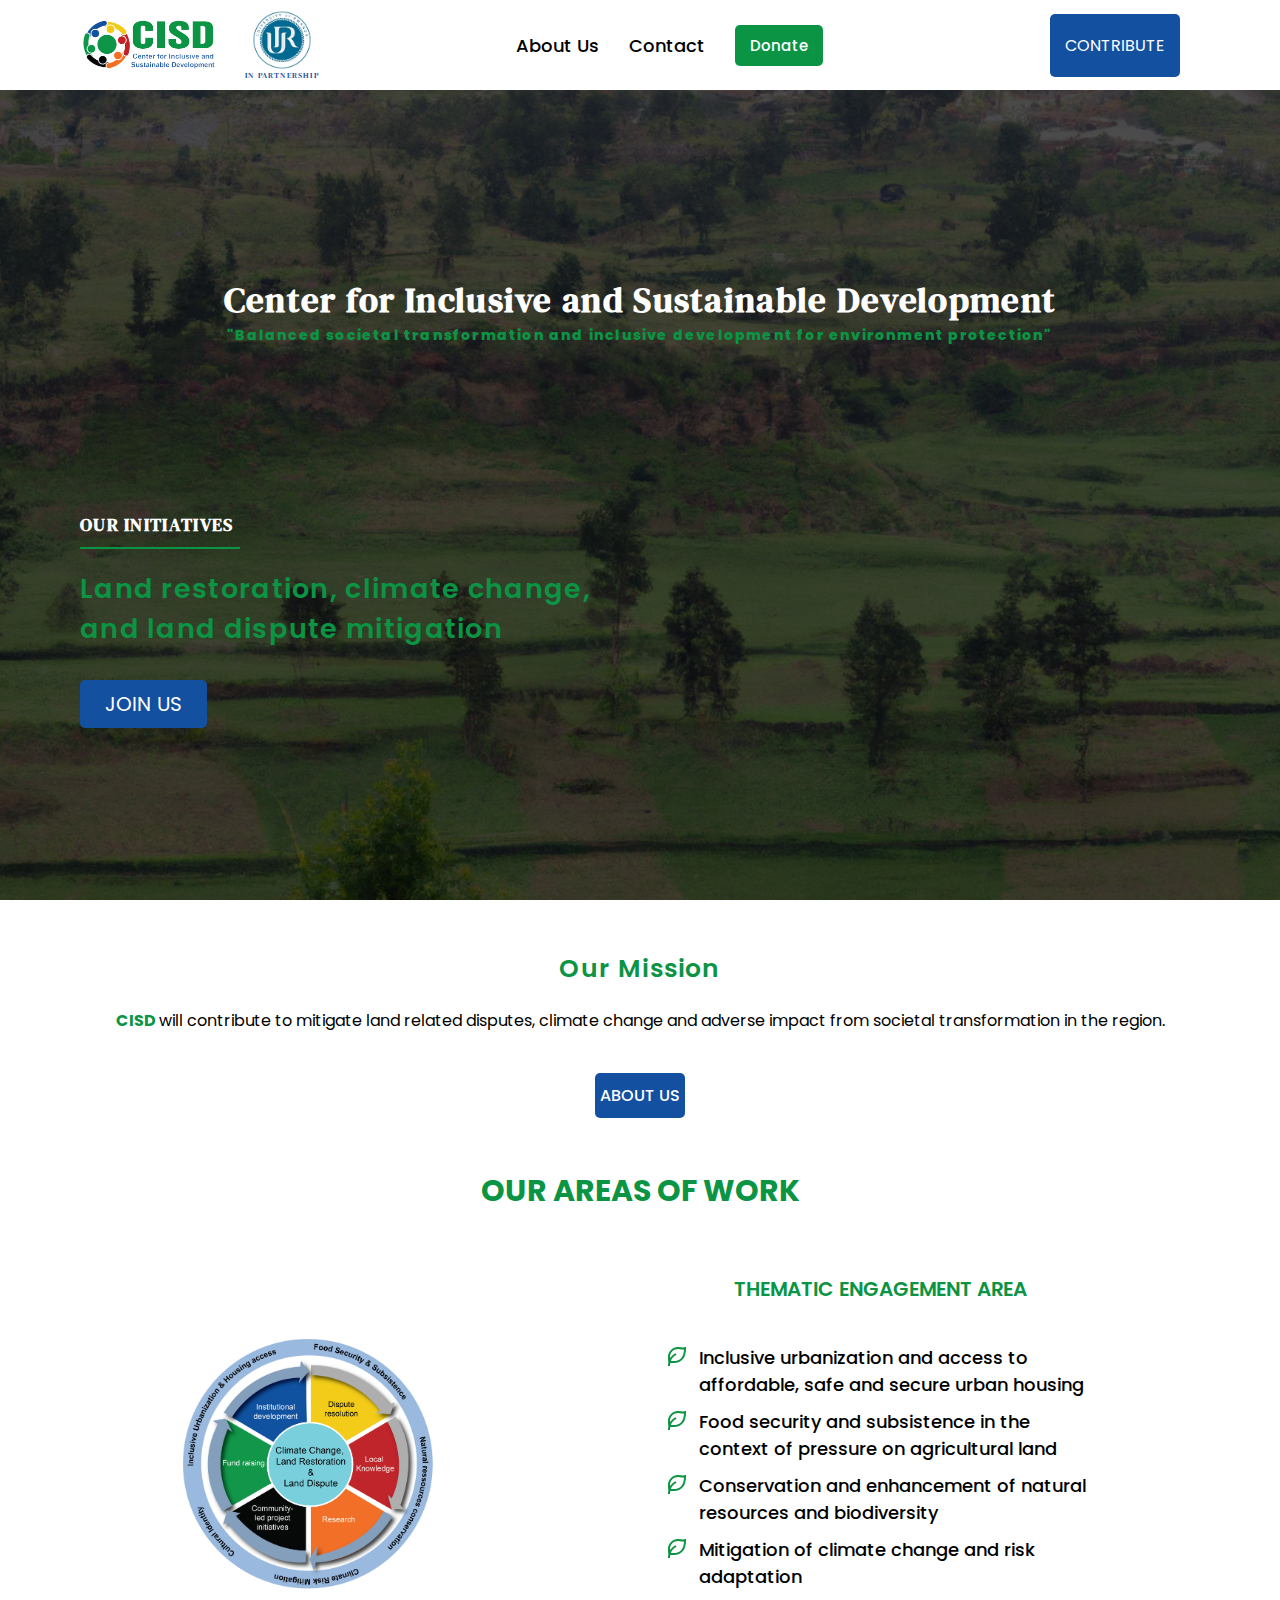
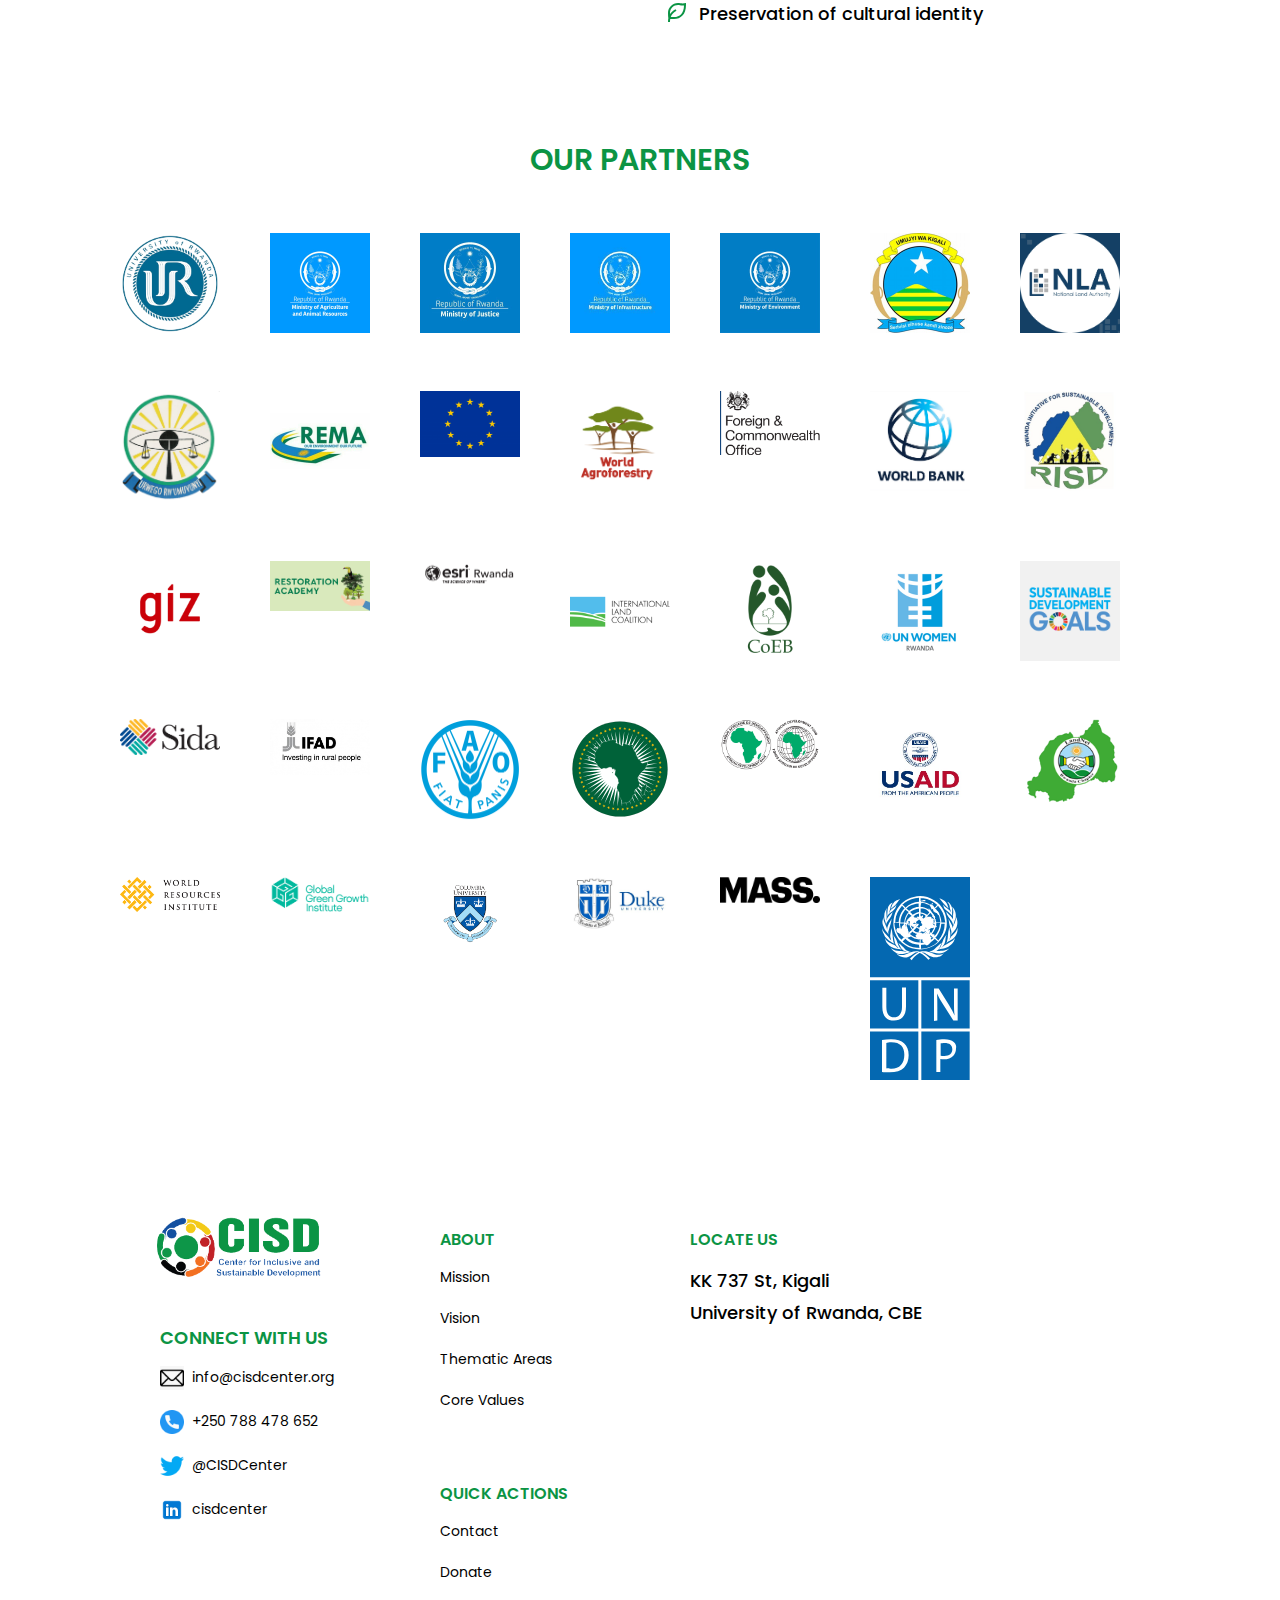
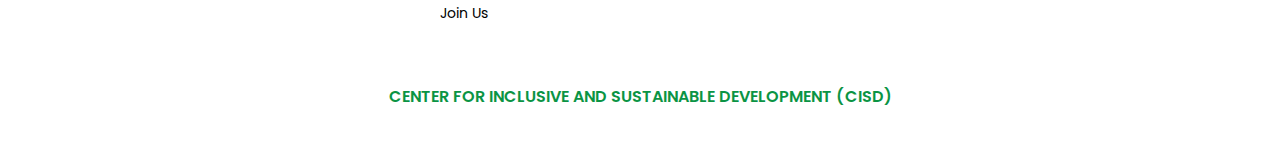
==== commit 89a8046a: "completed mobile responsiveness" ====
--- a/index.html
+++ b/index.html
@@ -32,8 +32,6 @@
             </div>
 
 
-            <span class="nav-links-container">
-
                 <div class="nav-links">
                     <ul>
                         <li><a href="./about.html">About Us</a></li>
@@ -46,8 +44,6 @@
                 <div class="nav-cta">
                     <a class="primary-btn" href="./contact.html">Contribute</a>
                 </div>
-
-            </span>
 
             <div class="hamburger responsive">
                 <a class="hamburger-icon" href="#">
--- a/style.css
+++ b/style.css
@@ -659,11 +659,6 @@
 
 }
 
-.nav-links-container {
-    display: flex;
-    justify-content: space-between;
-    width: 67%;
-}
 
 /* <------ RESPONSIVENESS ------> */
 
@@ -730,7 +725,7 @@
         text-align: center;
     }
 
-    .nav-links-container {
+    .navbar .nav-links, .navbar .nav-cta {
         display: none;
     }
 
@@ -773,7 +768,7 @@
         flex-direction: column;
         align-items: center;
         justify-content: space-between;
-        gap: 40px;
+        gap: 10px;
         padding: 50px 0;
         top: 0;
         left: 10px;
@@ -784,23 +779,20 @@
         transition: all 0.4s ease-in-out;
     }
 
-    .responsive-nav-links .nav-links {
-        display: flex;
-        flex-direction: column;
-        gap: 20px;
-    }
-
     .responsive-nav .nav-cta {
         display: flex;
         justify-content: center;
         align-items: center;
         text-decoration: none;
         font-size: 16px;
+        padding: 20px;
     }
 
     .responsive-nav-links ul {
         display: flex;
         flex-direction: column;
+        align-items: center;
+        padding: 10px;
         gap: 20px;
     }
 
@@ -817,6 +809,7 @@
     .hero-nav {
         display: flex;
         flex-direction: column;
+        height: 100vh;
     }
 
     /* <---- HERO SECTION ----> */
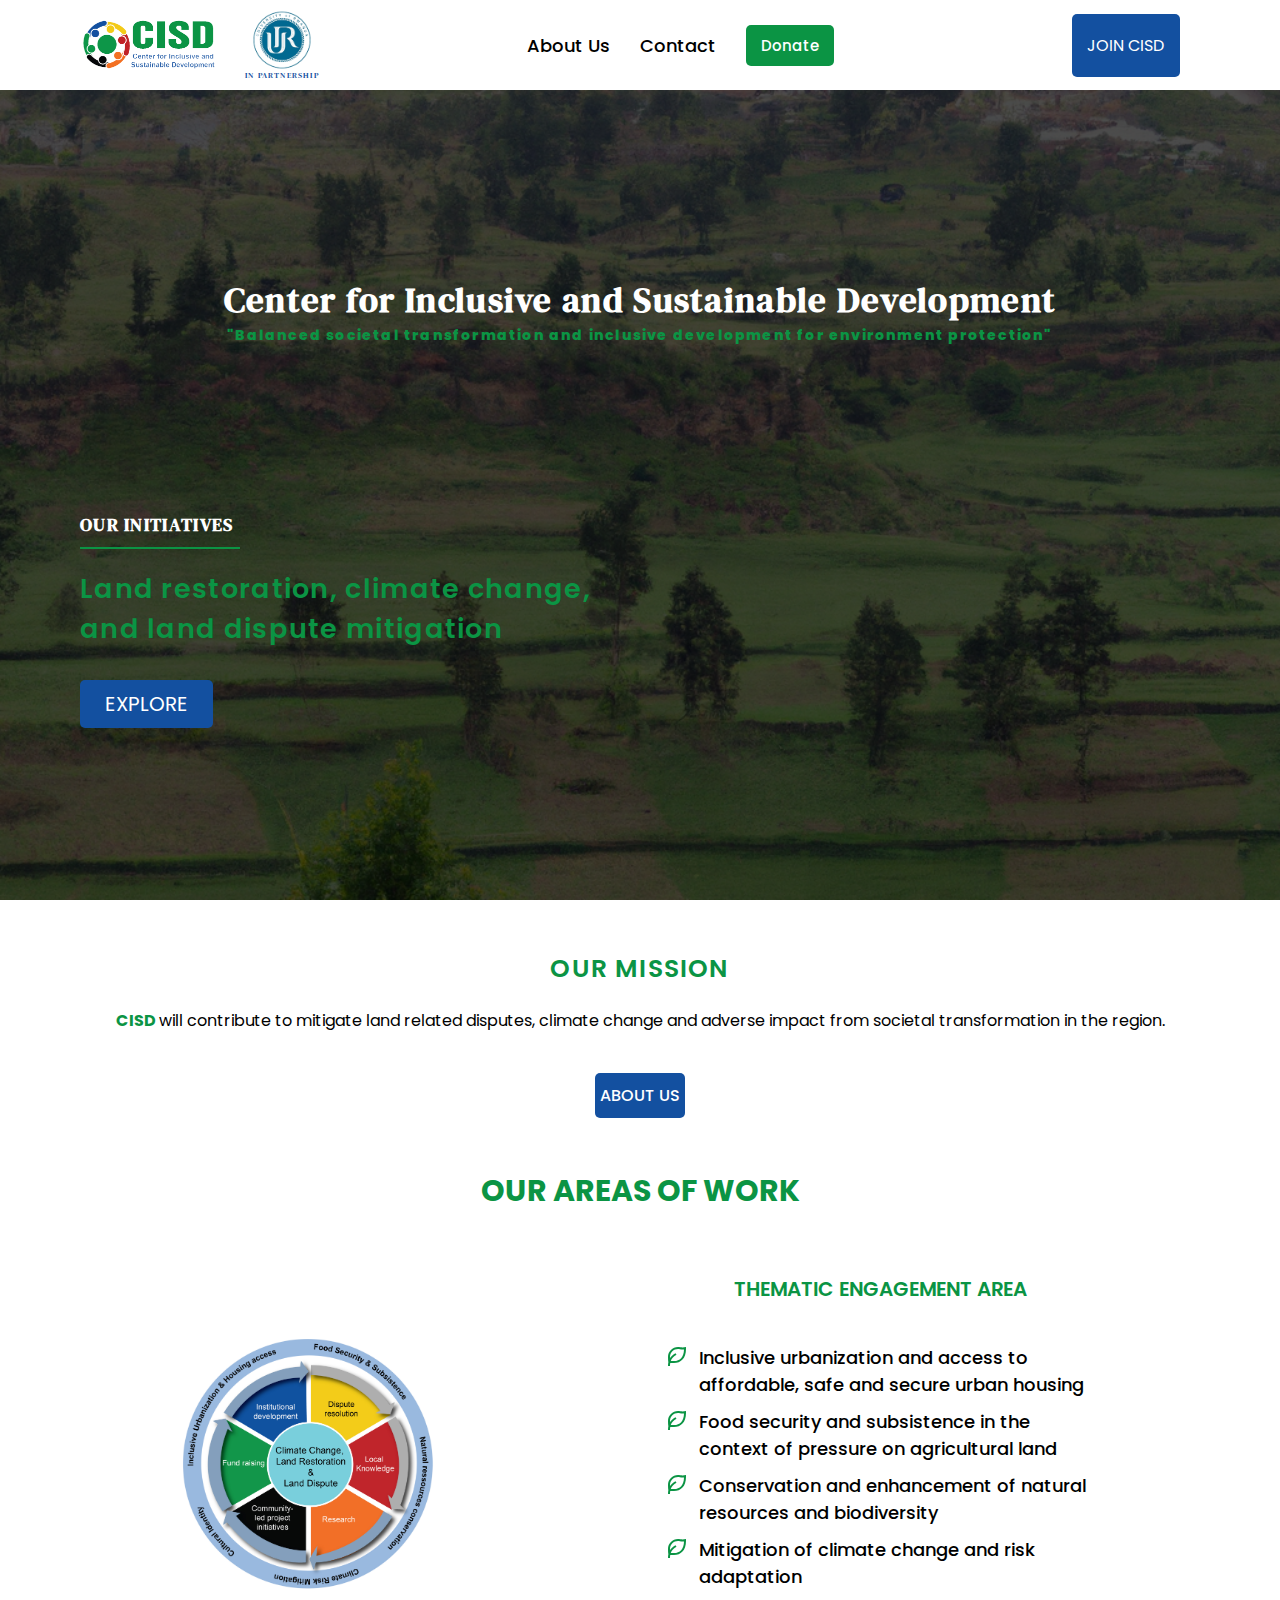
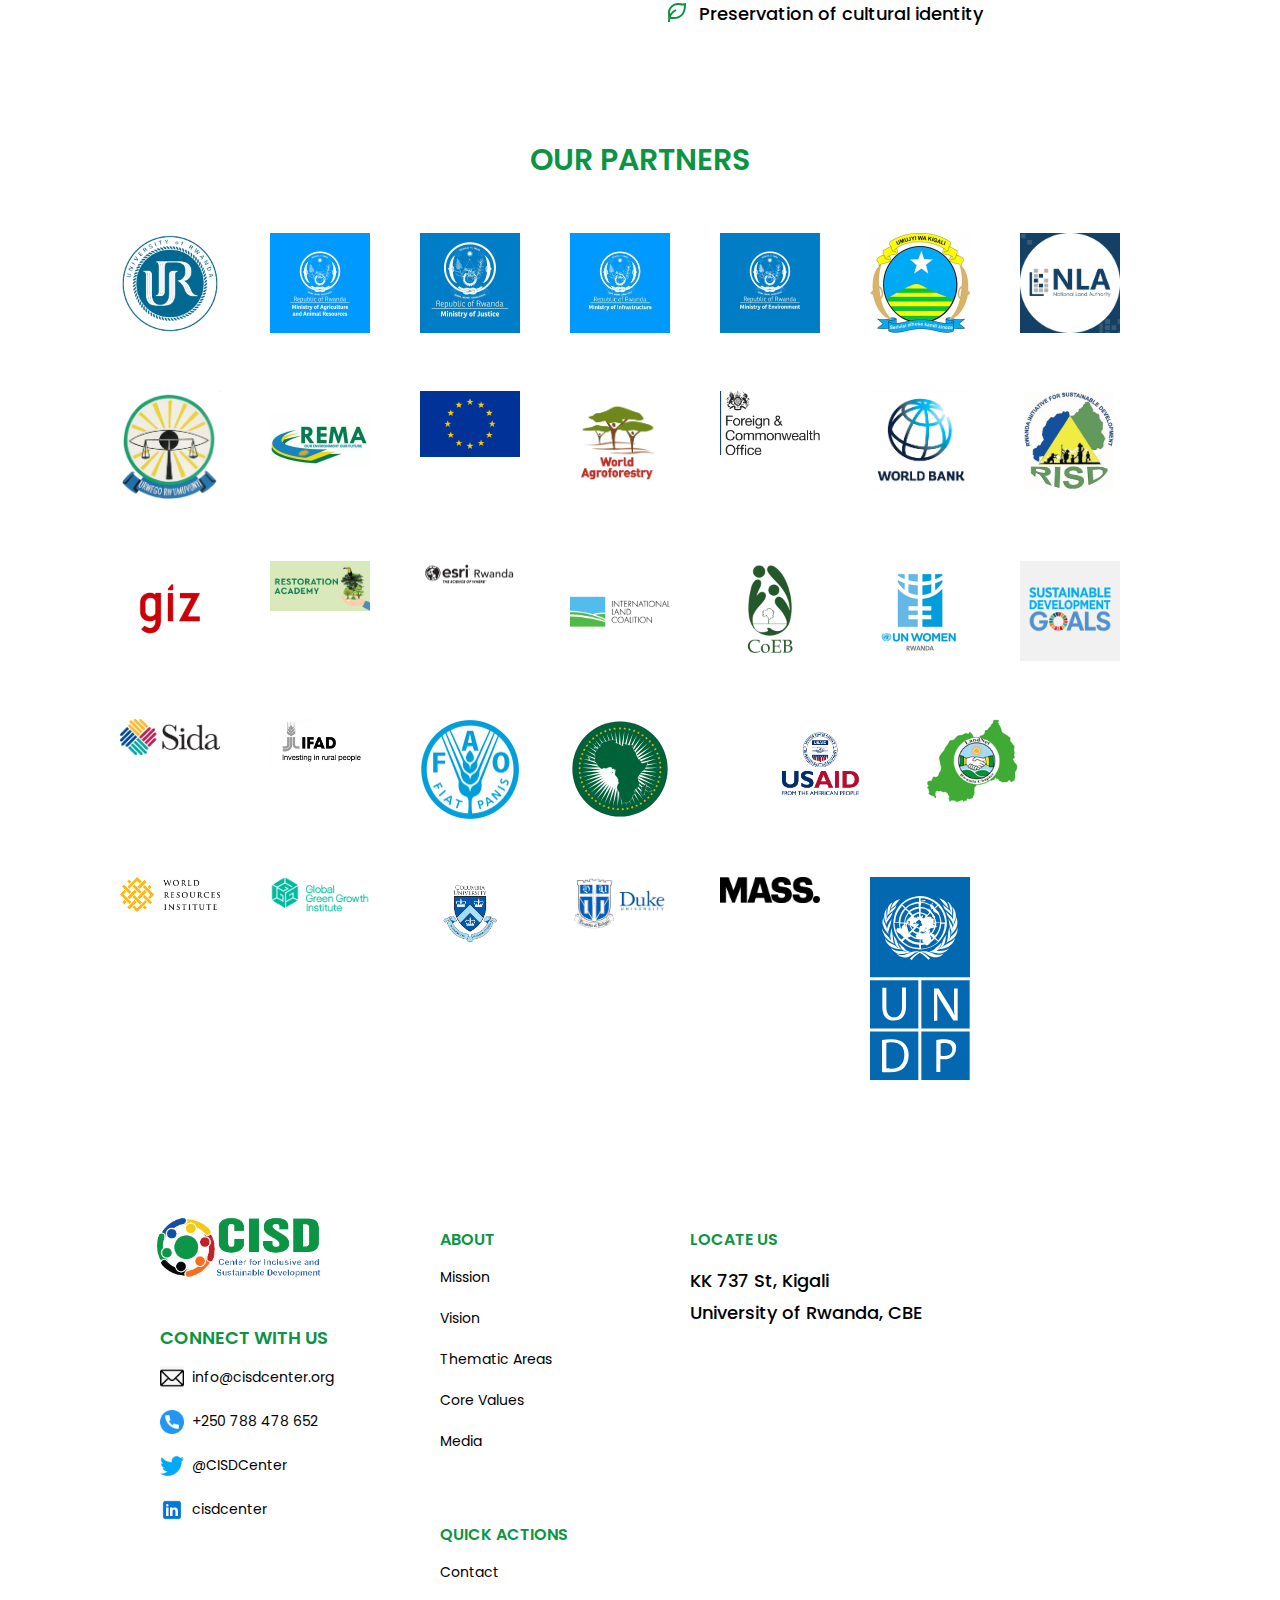
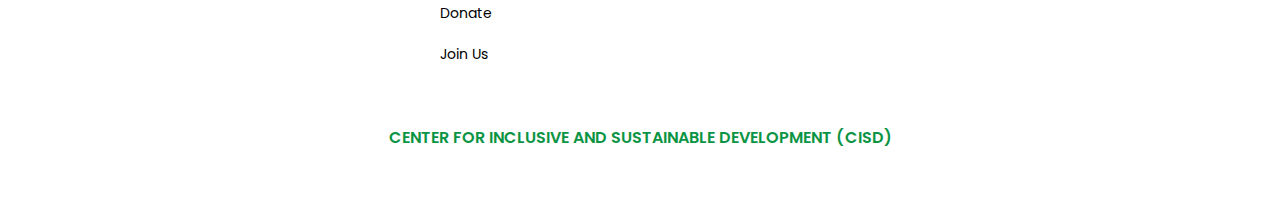
==== commit 6eebdb49: "Fixed all dead-links" ====
--- a/index.html
+++ b/index.html
@@ -36,13 +36,13 @@
                     <ul>
                         <li><a href="./about.html">About Us</a></li>
                         <li><a href="./contact.html">Contact</a></li>
-                        <li><a href="#" class="secondary-btn">Donate</a></li>
+                        <li><a href="./donate.html" class="secondary-btn">Donate</a></li>
                     </ul>
 
                 </div>
 
                 <div class="nav-cta">
-                    <a class="primary-btn" href="./contact.html">Contribute</a>
+                    <a class="primary-btn" href="./apply.html">Join CISD</a>
                 </div>
 
             <div class="hamburger responsive">
@@ -74,13 +74,13 @@
                     <ul>
                         <li><a href="./about.html">About Us</a></li>
                         <li><a href="./contact.html">Contact</a></li>
-                        <li><a href="#" class="secondary-btn">Donate</a></li>
+                        <li><a href="./donate.html" class="secondary-btn">Donate</a></li>
                     </ul>
 
                 </div>
 
                 <div class="nav-cta">
-                    <a class="primary-btn" href="./contact.html">Contribute</a>
+                    <a class="primary-btn" href="./apply.html">Join CISD</a>
                 </div>
 
             </span>
@@ -114,7 +114,7 @@
                 </p>
 
                 <div class="hero-cta">
-                    <a href="./about.html">Join Us</a>
+                    <a href="#areas-of-work">Explore</a>
                 </div>
             </div>
 
@@ -148,7 +148,7 @@
 
         <!-- <--- ENGAGEMENT AREAS -->
 
-        <div class="areas-of-work">
+        <div class="areas-of-work" id="areas-of-work">
 
             <h1>
                 Our Areas of Work
@@ -229,172 +229,172 @@
 
             <ul>
                 <li>
-                    <a href="#">
+                    <a target="_blank" href="https://ur.ac.rw/">
                         <img src="./images/partners-logos/ur-logo.png" alt="">
                     </a>
                 </li>
                 <li>
-                    <a href="#">
+                    <a target="_blank" href="https://www.minagri.gov.rw/">
                         <img src="./images/partners-logos/minagri-logo.jpg" alt="">
                     </a>
                 </li>
                 <li>
-                    <a href="#">
+                    <a target="_blank" href="https://www.minijust.gov.rw/">
                         <img src="./images/partners-logos/minijust-logo.jpg" alt="">
                     </a>
                 </li>
                 <li>
-                    <a href="#">
+                    <a target="_blank" href="https://www.mininfra.gov.rw/">
                         <img src="./images/partners-logos/minifra-logo.jpg" alt="">
                     </a>
                 </li>
                 <li>
-                    <a href="#">
+                    <a target="_blank" href="https://www.environment.gov.rw/">
                         <img src="./images/partners-logos/moe-logo.jpg" alt="">
                     </a>
                 </li>
                 <li>
-                    <a href="#">
+                    <a target="_blank" href="https://www.kigalicity.gov.rw/">
                         <img src="./images/partners-logos/kigali-logo.jpg" alt="">
                     </a>
                 </li>
                 <li>
-                    <a href="#">
+                    <a target="_blank" href="https://www.lands.rw/">
                         <img src="./images/partners-logos/nla-logo.jpg" alt="">
                     </a>
                 </li>
                 <li>
-                    <a href="#">
+                    <a target="_blank" href="https://www.ombudsman.gov.rw/">
                         <img src="./images/partners-logos/ombudsman-logo.jpg" alt="">
                     </a>
                 </li>
                 <li>
-                    <a href="#">
+                    <a target="_blank" href="https://www.rema.gov.rw/">
                         <img src="./images/partners-logos/rema-logo.jpg" alt="">
                     </a>
                 </li>
                 <li>
-                    <a href="#">
+                    <a target="_blank" href="https://www.eeas.europa.eu/delegations/rwanda_en?s=115">
                         <img src="./images/partners-logos/eu-rwanda-logo.png" alt="">
                     </a>
                 </li>
                 <li>
-                    <a href="#">
+                    <a target="_blank" href="https://www.worldagroforestry.org/">
                         <img src="./images/partners-logos/icraf-logo.png" alt="">
                     </a>
                 </li>
                 <li>
-                    <a href="#">
+                    <a target="_blank" href="https://www.gov.uk/government/organisations/foreign-commonwealth-office">
                         <img src="./images/partners-logos/fco-logo.png" alt="">
                     </a>
                 </li>
                 <li>
-                    <a href="#">
+                    <a target="_blank" href="https://www.worldbank.org/en/country/rwanda">
                         <img src="./images/partners-logos/world-bank-logo.png" alt="">
                     </a>
                 </li>
                 <li>
-                    <a href="#">
+                    <a target="_blank" href="https://risdrwanda.org/">
                         <img src="./images/partners-logos/risd-logo.png" alt="">
                     </a>
                 </li>
                 <li>
-                    <a href="#">
+                    <a target="_blank" href="https://www.giz.de/en/worldwide/332.html">
                         <img src="./images/partners-logos/giz-logo.png" alt="">
                     </a>
                 </li>
                 <li>
-                    <a href="#">
+                    <a target="_blank" href="https://www.decadeonrestoration.org/">
                         <img src="./images/partners-logos/restoration-academy.jpg" alt="">
                     </a>
                 </li>
                 <li>
-                    <a href="#">
+                    <a target="_blank" href="https://www.esri.rw/en-rw/home">
                         <img src="./images/partners-logos/esrirw-logo.png" alt="">
                     </a>
                 </li>
                 <li>
-                    <a href="#">
+                    <a target="_blank" href="https://www.landcoalition.org/">
                         <img src="./images/partners-logos/ilc-logo.png" alt="">
                     </a>
                 </li>
                 <li>
-                    <a href="#">
+                    <a target="_blank" href="https://coebiodiversity.ur.ac.rw/">
                         <img src="./images/partners-logos/coeb-logo.png" alt="">
                     </a>
                 </li>
                 <li>
-                    <a href="#">
+                    <a target="_blank" href="https://www.unwomen.org/en/taxonomy/term/1675">
                         <img src="./images/partners-logos/unwomen-rw-logo.png" alt="">
                     </a>
                 </li>
                 <li>
-                    <a href="#">
+                    <a target="_blank" href="https://sdgs.un.org/goals">
                         <img src="./images/partners-logos/sdgs-logo.png" alt="">
                     </a>
                 </li>
                 <li>
-                    <a href="#">
+                    <a target="_blank" href="https://www.sida.se/en/sidas-international-work/countries-and-regions/rwanda">
                         <img src="./images/partners-logos/sida-logo.png" alt="">
                     </a>
                 </li>
                 <li>
-                    <a href="#">
+                    <a target="_blank" href="https://www.ifad.org/en/web/operations/w/country/rwanda">
                         <img src="./images/partners-logos/ifad-logo.jpg" alt="">
                     </a>
                 </li>
                 <li>
-                    <a href="#">
+                    <a target="_blank" href="https://www.fao.org/rwanda/en/">
                         <img src="./images/partners-logos/fao-logo.png" alt="">
                     </a>
                 </li>
                 <li>
-                    <a href="#">
+                    <a target="_blank" href="https://au.int/">
                         <img src="./images/partners-logos/au-logo.svg" alt="">
                     </a>
                 </li>
                 <li>
-                    <a href="#">
-                        <img src="./images/partners-logos/afb-logo.png" alt="">
-                    </a>
-                </li>
-                <li>
-                    <a href="#">
+                    <a target="_blank" href="https://www.afdb.org/en">
+                        <img src="./images/partners-logos/afdb-logo.png" alt="">
+                    </a>
+                </li>
+                <li>
+                    <a target="_blank" href="https://www.usaid.gov/rwanda">
                         <img src="./images/partners-logos/usaid-logo.jpg" alt="">
                     </a>
                 </li>
                 <li>
-                    <a href="#">
+                    <a target="_blank" href="https://www.landportal.org/organization/landnet-rwanda">
                         <img src="./images/partners-logos/landnet-rw-logo.png" alt="">
                     </a>
                 </li>
                 <li>
-                    <a href="#">
+                    <a target="_blank" href="https://www.wri.org/">
                         <img src="./images/partners-logos/wri-logo.png" alt="">
                     </a>
                 </li>
                 <li>
-                    <a href="#">
+                    <a target="_blank" href="https://gggi.org/">
                         <img src="./images/partners-logos/gggi-logo.png" alt="">
                     </a>
                 </li>
                 <li>
-                    <a href="#">
+                    <a target="_blank" href="https://www.columbia.edu/">
                         <img src="./images/partners-logos/columbia-university-logo.png" alt="">
                     </a>
                 </li>
                 <li>
-                    <a href="#">
+                    <a target="_blank" href="https://duke.edu/">
                         <img src="./images/partners-logos/duke-university-logo.jpg" alt="">
                     </a>
                 </li>
                 <li>
-                    <a href="#">
+                    <a target="_blank" href="https://www.massdesigngroup.org/">
                         <img src="./images/partners-logos/mass-design-logo.png" alt="">
                     </a>
                 </li>
                 <li>
-                    <a href="#">
+                    <a target="_blank" href="https://www.undp.org/rwanda">
                         <img src="./images/partners-logos/undp-logo.svg" alt="">
                     </a>
                 </li>
@@ -423,7 +423,7 @@
                     <ul>
 
                         <li>
-                            <a href="#">
+                            <a target="_blank" href="mailto:info@cisdcenter.org">
                                 <img src="./images/social-media-icons/email-icon.jpeg" alt="Email Icon">
                                 <p>info@cisdcenter.org</p>
                             </a>
@@ -431,7 +431,7 @@
                         </li>
 
                         <li>
-                            <a href="#">
+                            <a target="_blank" href="tel:+250788478652">
                                 <img src="./images/social-media-icons/phone-icon.png" alt="Phone Icon">
                                 <p>+250 788 478 652</p>
                             </a>
@@ -439,7 +439,7 @@
                         </li>
 
                         <li>
-                            <a href="#">
+                            <a target="_blank" href="https://twitter.com/CISDCenter">
                                 <img src="./images/social-media-icons/twitter-icon.png" alt="Twitter Icon">
                                 <p>@CISDCenter</p>
                             </a>
@@ -447,7 +447,7 @@
                         </li>
 
                         <li>
-                            <a href="#">
+                            <a target="_blank" href="https://www.linkedin.com/company/cisdcenter/">
                                 <img src="./images/social-media-icons/linkedin-icon.png" alt="LinkedIn Icon">
                                 <p>cisdcenter</p>
                             </a>
@@ -473,6 +473,7 @@
                         <li><a href="./about.html">Vision</a></li>
                         <li><a href="./about.html">Thematic Areas</a></li>
                         <li><a href="./about.html">Core Values</a></li>
+                        <li><a target="_blank" href="https://www.flickr.com/photos/risdrwanda/">Media</a></li>
                     </ul>
 
                 </div>
@@ -484,8 +485,8 @@
 
                     <ul>
                         <li><a href="./contact.html">Contact</a></li>
-                        <li><a href="#">Donate</a></li>
-                        <li><a href="./contact.html">Join Us</a></li>
+                        <li><a href="donate.html">Donate</a></li>
+                        <li><a href="./apply.html">Join Us</a></li>
                     </ul>
 
                 </div>
--- a/style.css
+++ b/style.css
@@ -25,6 +25,7 @@
 }
 
 body {
+    overflow-y: visible;
     font-family: 'Poppins', sans-serif;
 }
 
@@ -273,6 +274,7 @@
     letter-spacing: 1.2px;
     font-weight: 600;
     color: #0B9444;
+    text-transform: uppercase;
     text-align: center;
 }
 
@@ -410,7 +412,7 @@
     font-weight: 600;
 }
 
-.partners .partners-logos {
+.partners-logos {
     display: flex;
     flex-direction: column;
     align-items: center;
@@ -421,7 +423,7 @@
     /* border: 2px solid red; */
 }
 
-.partners .partners-logos ul {
+.partners-logos ul {
     margin: 20px 0;
     padding: 10px 50px;
     display: flex;
@@ -631,7 +633,7 @@
 .footer-location .location-heading ul li {
     display: flex;
     align-items: center;
-    gap: 8px;
+    gap: 8px
 }
 
 .footer-location .location-map {
@@ -690,16 +692,14 @@
     display: none;
 }
 
-/* <----- MEDIA QUERIES ------->  */
-
-@media screen and (max-width: 420px) {
-
-    .hero-nav {
-        position: relative;
-    }
+/* <----- MEDIA QUERIES------->  */
+
+/* TABLET */
+
+@media screen and (max-width: 768px) {
 
     .navbar {
-        padding: 15px 20px;
+        padding: 15px 70px;
         display: flex;
         align-items: center;
         justify-content: space-between;
@@ -756,6 +756,7 @@
     .responsive-nav {
         display: flex;
         flex-direction: column;
+        align-items: center;
         background-color: white;
         position: relative;
         left: 0;
@@ -770,7 +771,6 @@
         justify-content: space-between;
         gap: 10px;
         padding: 50px 0;
-        top: 0;
         left: 10px;
         right: 10px;
 
@@ -804,12 +804,195 @@
         display: block;
     }
 
+        /* HERO-NAVIGATION  */
+
+        .hero-nav {
+            display: flex;
+            flex-direction: column;
+            height: 80vh;
+        }
+    
+        /* <---- HERO SECTION ----> */
+    
+        .hero {
+            padding: 20px 70px;
+            height: 80vh;
+            gap: 30px;
+            justify-content: center;
+        }
+    
+        .hero::before {
+            position: absolute;
+            height: 80vh;
+            top: 0;
+        }
+
+    /* <--- ABOUT SECTION ---> */
+
+    .about-section {
+        padding: 20px 40px;
+    }
+
+    .areas-of-work {
+        padding: 20px 40px;
+    }
+
+    .thematic-areas {
+        padding: 10px;
+        display: flex;
+        flex-direction: column;
+    }
+
+    .thematic-engagement {
+        padding: 10px;
+    }
+
+    /* <-- PARTNERS --> */
+
+    .partners-logos ul {
+        display: flex;
+        flex-wrap: wrap;
+        gap: 40px;
+        padding: 10px 40px;
+    }
+
+    /* <----- FOOTER -----> */
+
+    .footer {
+        padding: 20px 40px;
+    }
+
+    /* FOOTER LINKS  */
+
+    .footer-links {
+        display: grid;
+        grid-template-columns: repeat(2, 1fr);
+        gap: 10px;
+        padding: 20px;
+    }
+
+    .footer-quick-links {
+        display: flex;
+        gap: 30px;
+    }
+
+}
+
+/* MOBILE  */
+
+@media screen and (max-width: 420px) {
+
+    .navbar {
+        padding: 15px 20px;
+        display: flex;
+        align-items: center;
+        justify-content: space-between;
+    }
+
+
+    .logo-container {
+        /* border: 2px solid red; */
+    }
+
+    .logo img {
+        /* border: 2px solid black; */
+        height: 20px;
+        width: 150px;
+    }
+
+    #ur-logo img {
+        height: 50px;
+    }
+
+    #ur-logo p {
+        font-size: 6px;
+        text-align: center;
+    }
+
+    .navbar .nav-links, .navbar .nav-cta {
+        display: none;
+    }
+
+    .hamburger {
+        display: flex;
+        justify-content: center;
+        align-items: center;
+    }
+
+    .hamburger-icon {
+        display: flex;
+        justify-content: center;
+        align-items: center;
+    }
+
+    .hamburger .is-not-active {
+        display: none;
+        transition: 0.4s;
+    }
+
+    .hero-nav .hide-nav {
+        display: none;
+        transition: all 0.4s ease-in-out;
+    }
+
+    /* <---- RESPONSIVE NAV ----> */
+
+    .responsive-nav {
+        display: flex;
+        flex-direction: column;
+        align-items: center;
+        background-color: white;
+        position: relative;
+        left: 0;
+        right: 0;
+    }
+
+    .responsive-nav-links {
+        position: absolute;
+        display: flex;
+        flex-direction: column;
+        align-items: center;
+        justify-content: space-between;
+        gap: 10px;
+        padding: 50px 0;
+        top: 0;
+
+        background-color: white;
+        border-radius: 5px;
+        transition: all 0.4s ease-in-out;
+    }
+
+    .responsive-nav .nav-cta {
+        display: flex;
+        justify-content: center;
+        align-items: center;
+        text-decoration: none;
+        font-size: 16px;
+        padding: 20px;
+    }
+
+    .responsive-nav-links ul {
+        display: flex;
+        flex-direction: column;
+        align-items: center;
+        padding: 10px;
+        gap: 20px;
+    }
+
+    ul li {
+        list-style: none;
+    }
+
+    .is-active {
+        display: block;
+    }
+
     /* HERO-NAVIGATION  */
 
     .hero-nav {
         display: flex;
         flex-direction: column;
-        height: 100vh;
+        height: auto;
     }
 
     /* <---- HERO SECTION ----> */
@@ -817,13 +1000,15 @@
     .hero {
         align-items: center;
         padding: 20px;
-        height: 85vh;
+        height: 100%;
         gap: 30px;
         justify-content: center;
     }
 
     .hero::before {
+        position: absolute;
         height: 100%;
+        top: 0;
     }
 
     .hero .hero-text {
